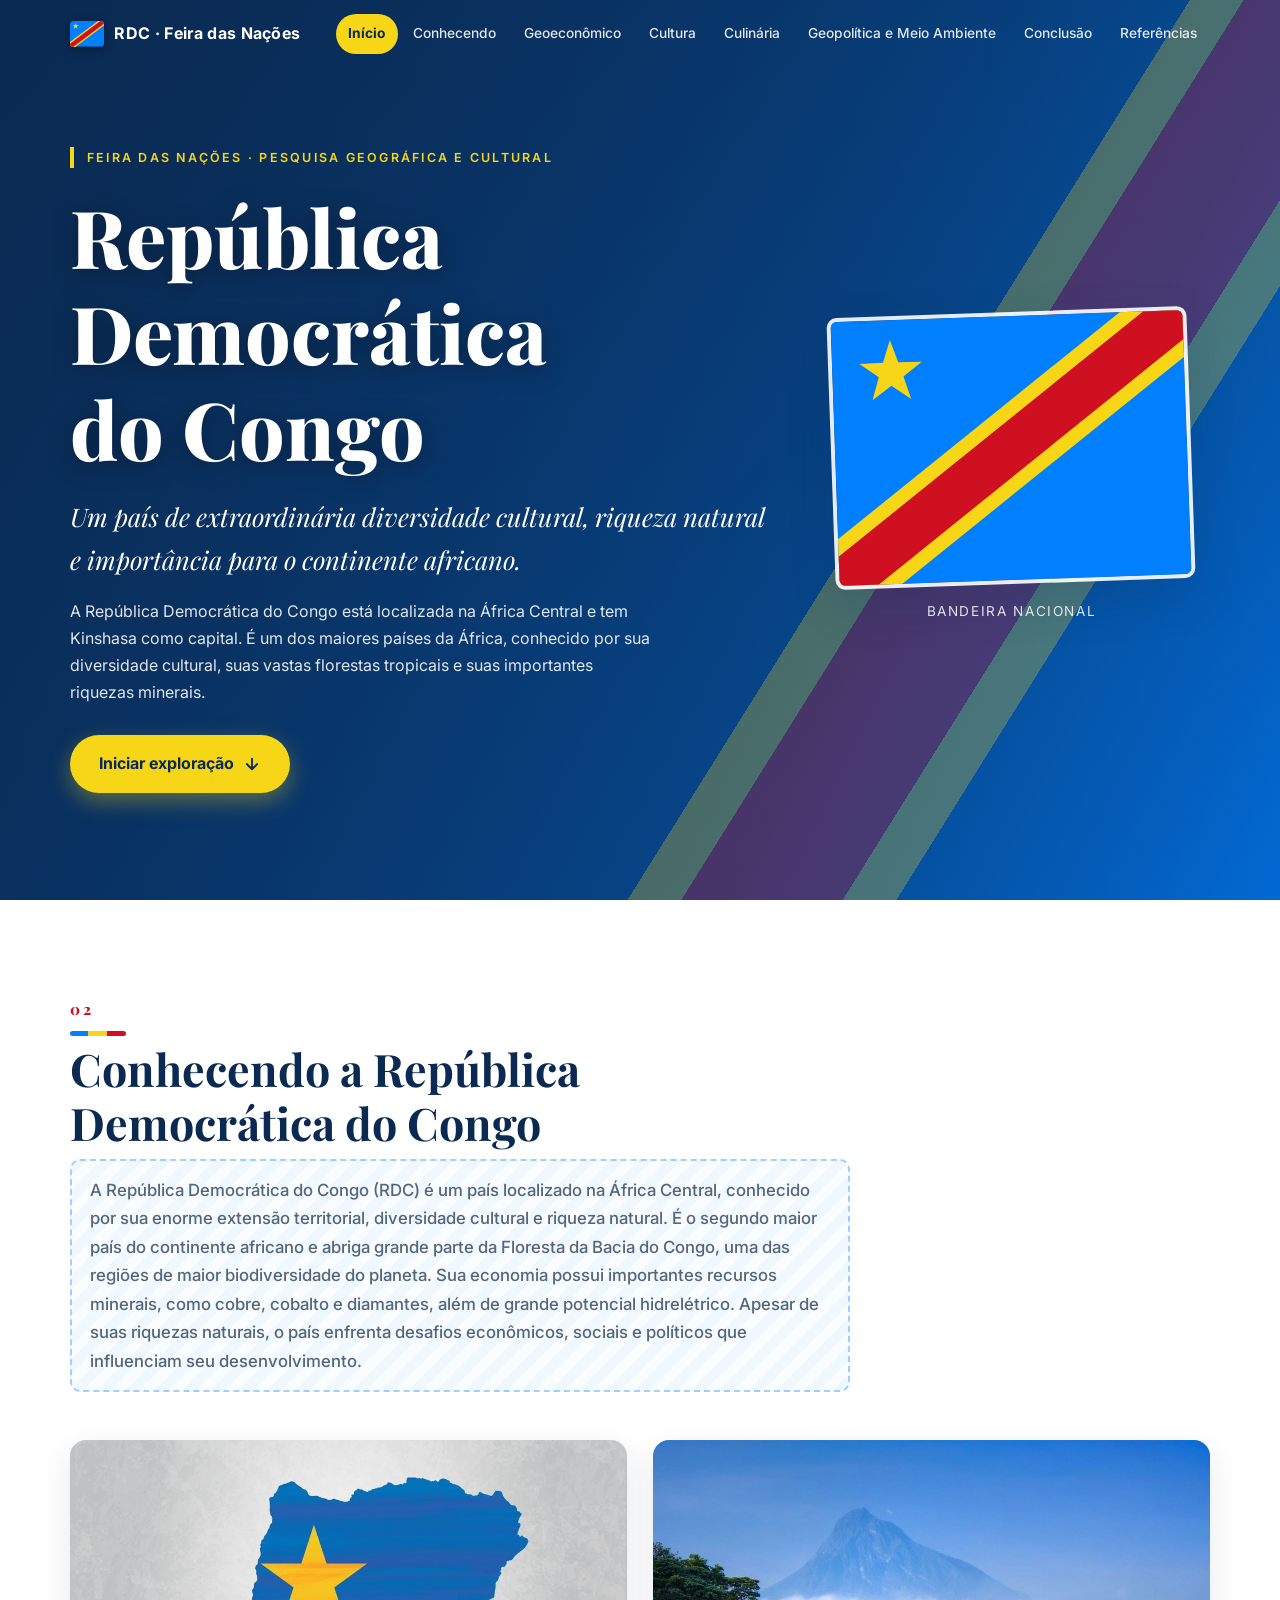
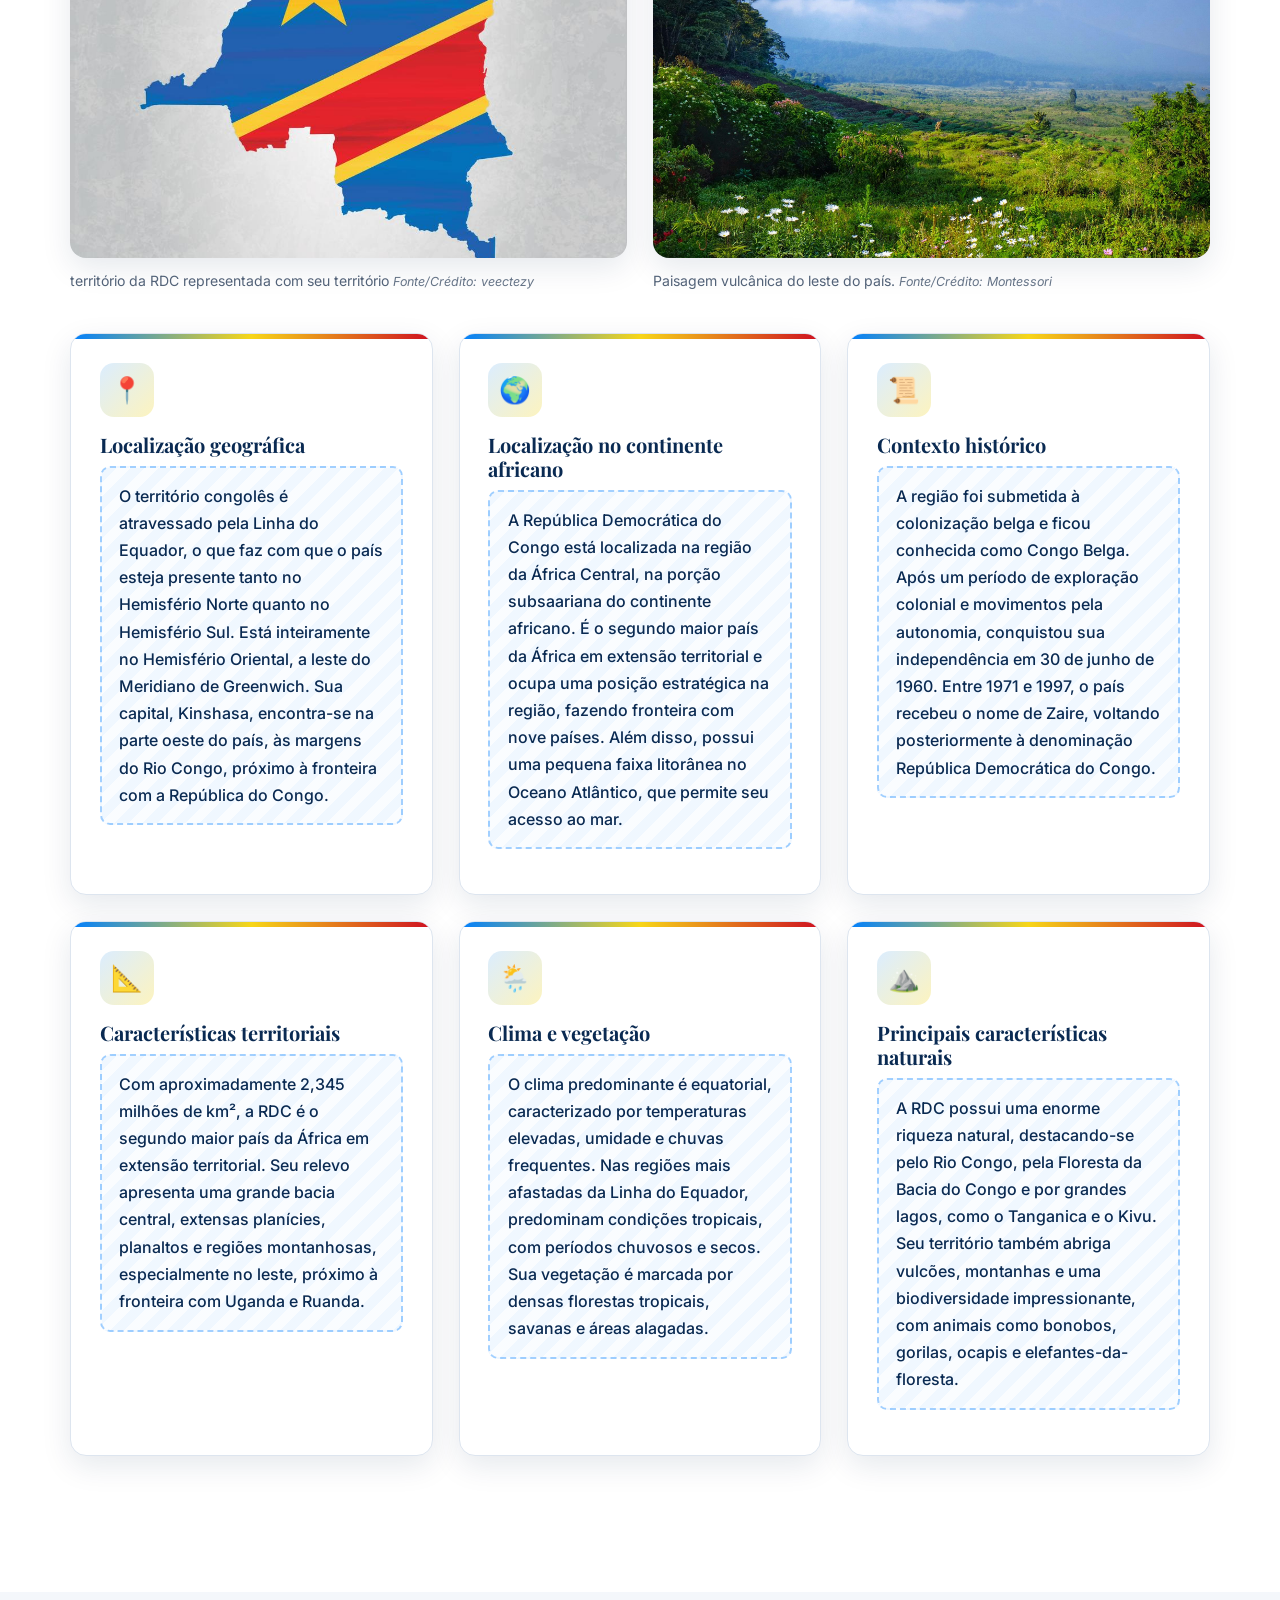
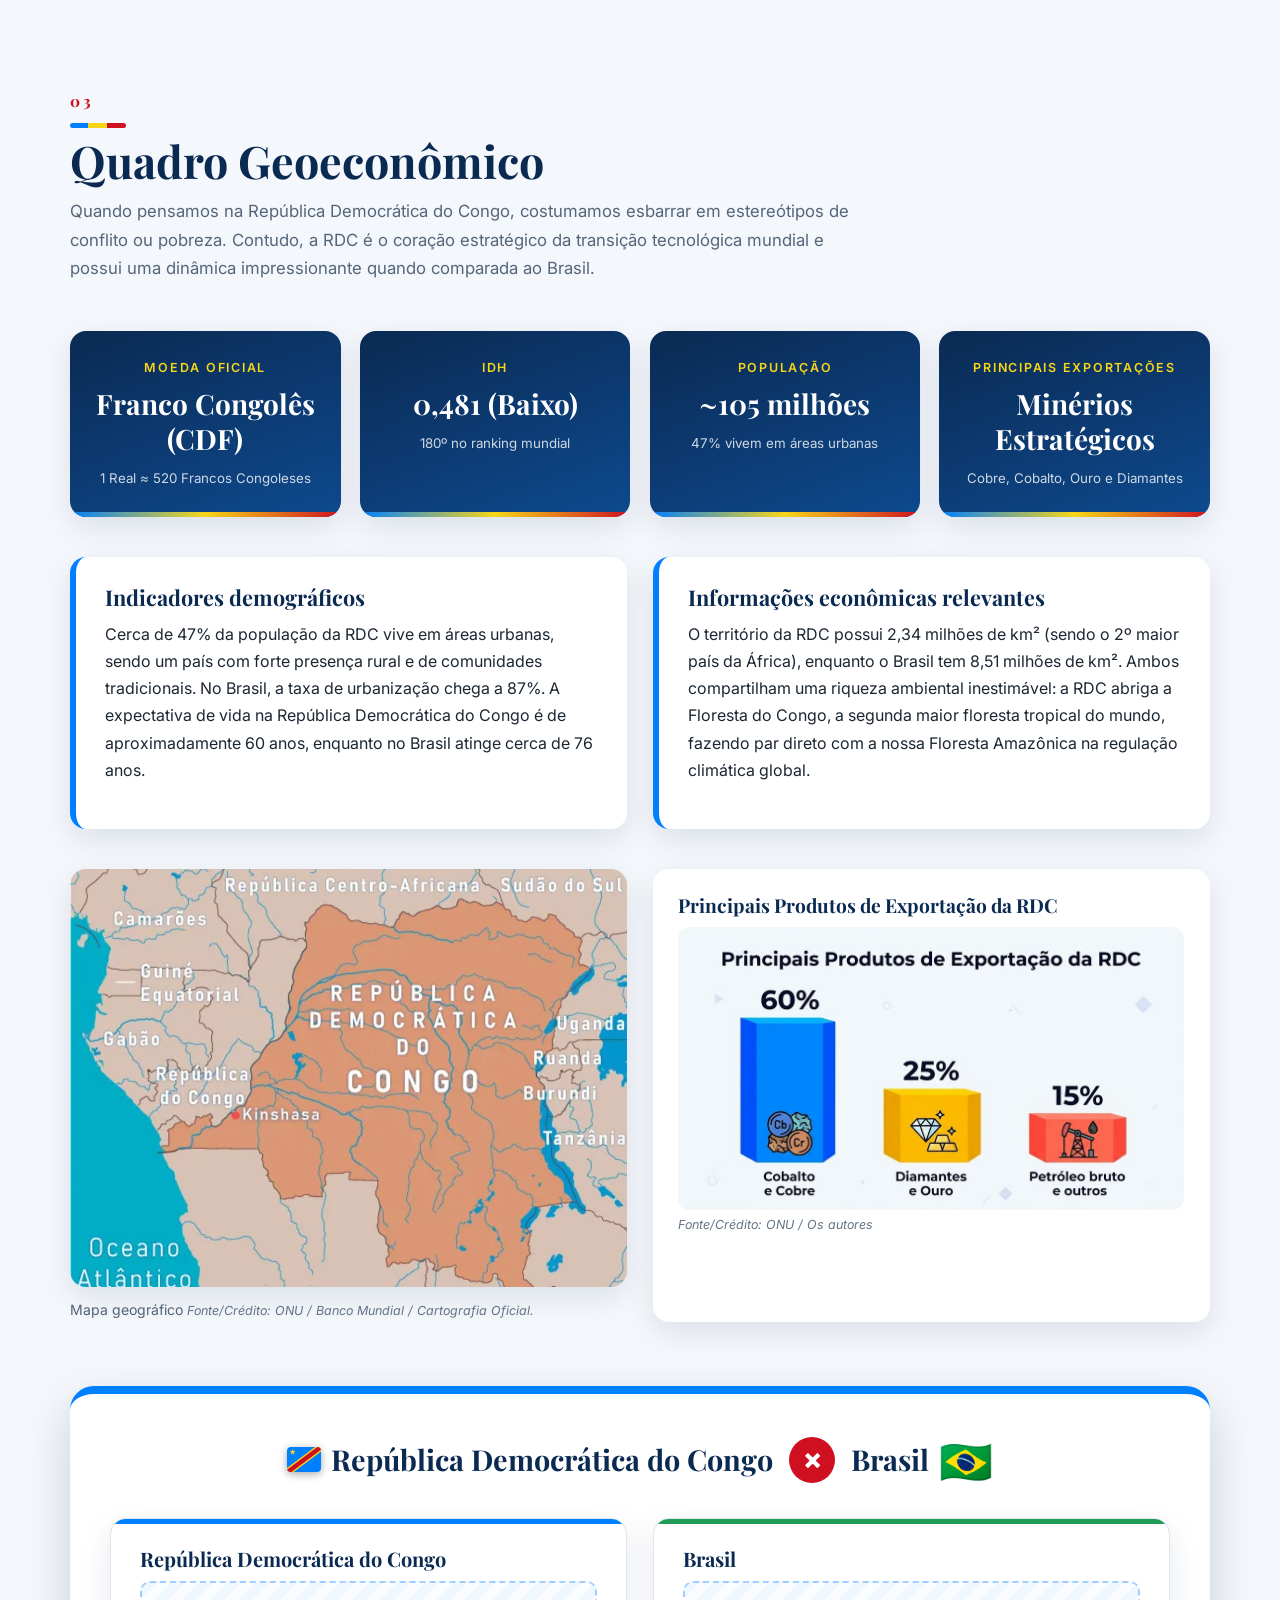
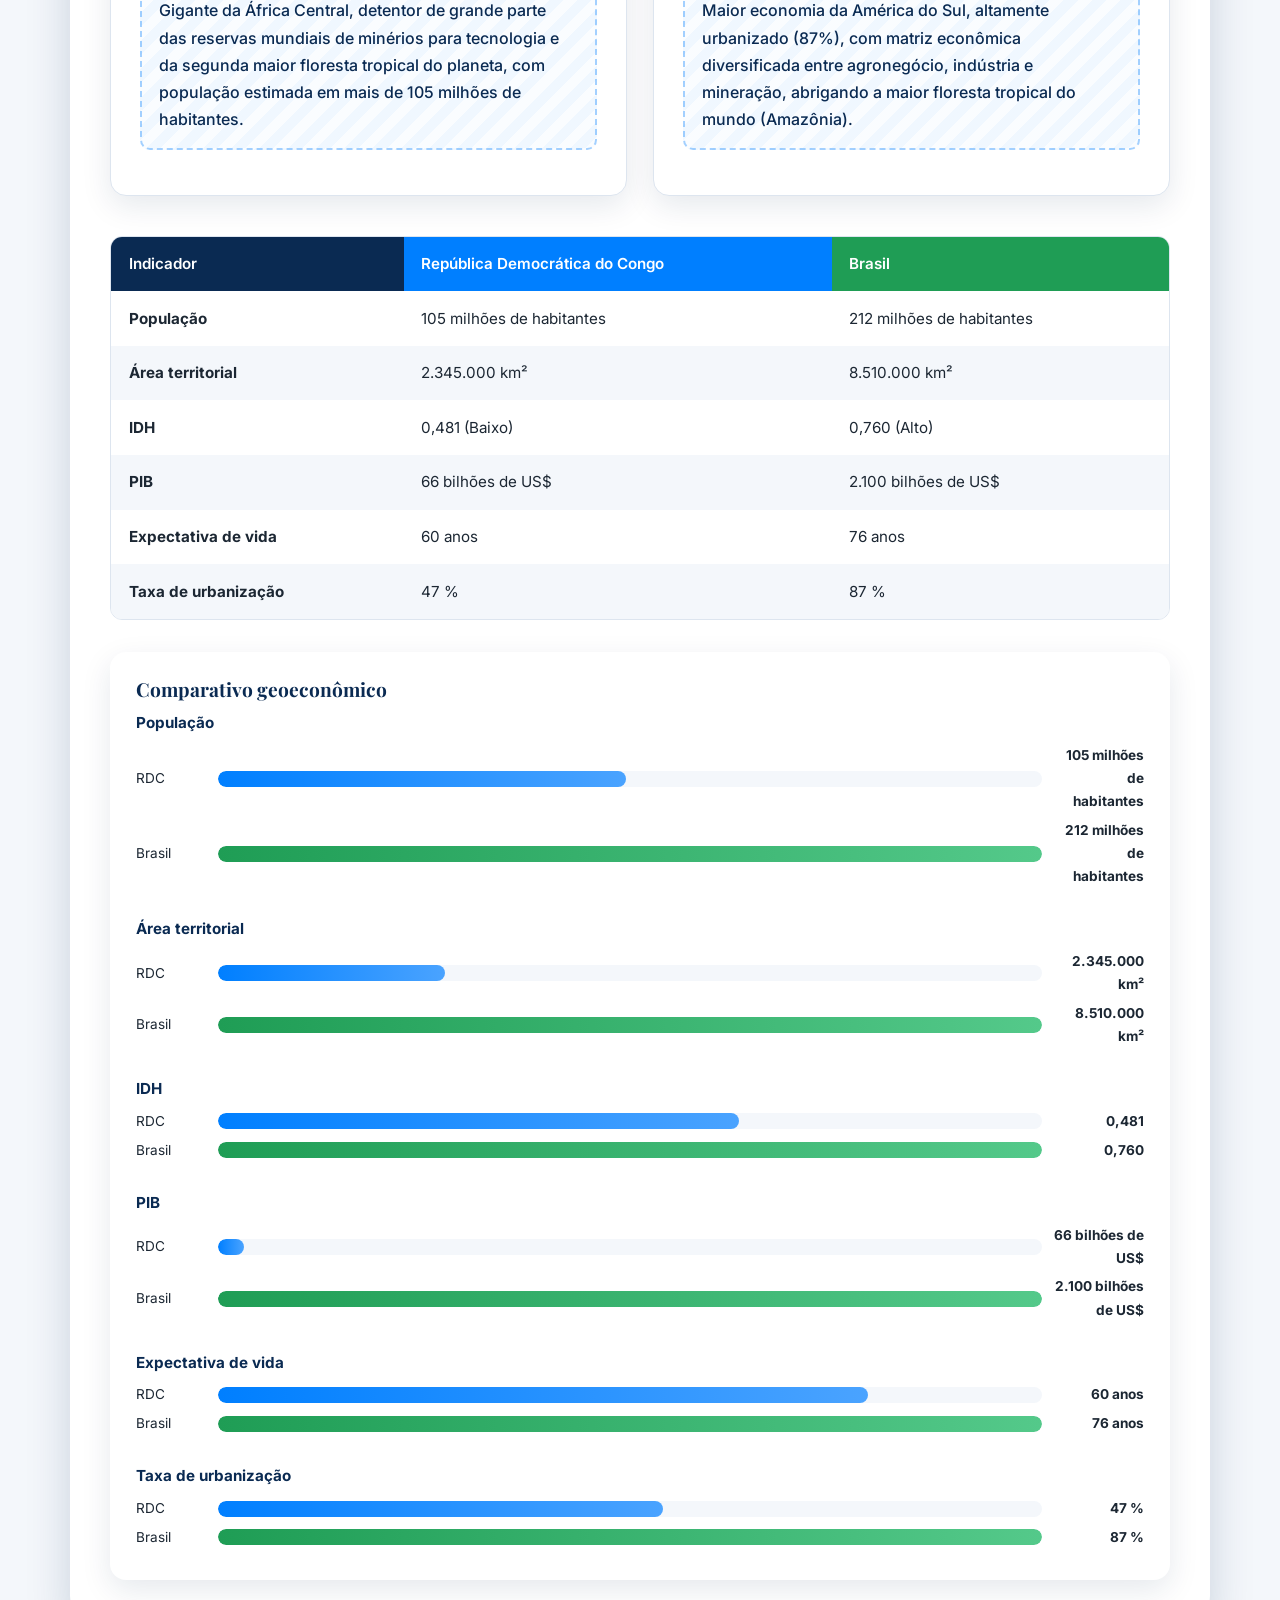
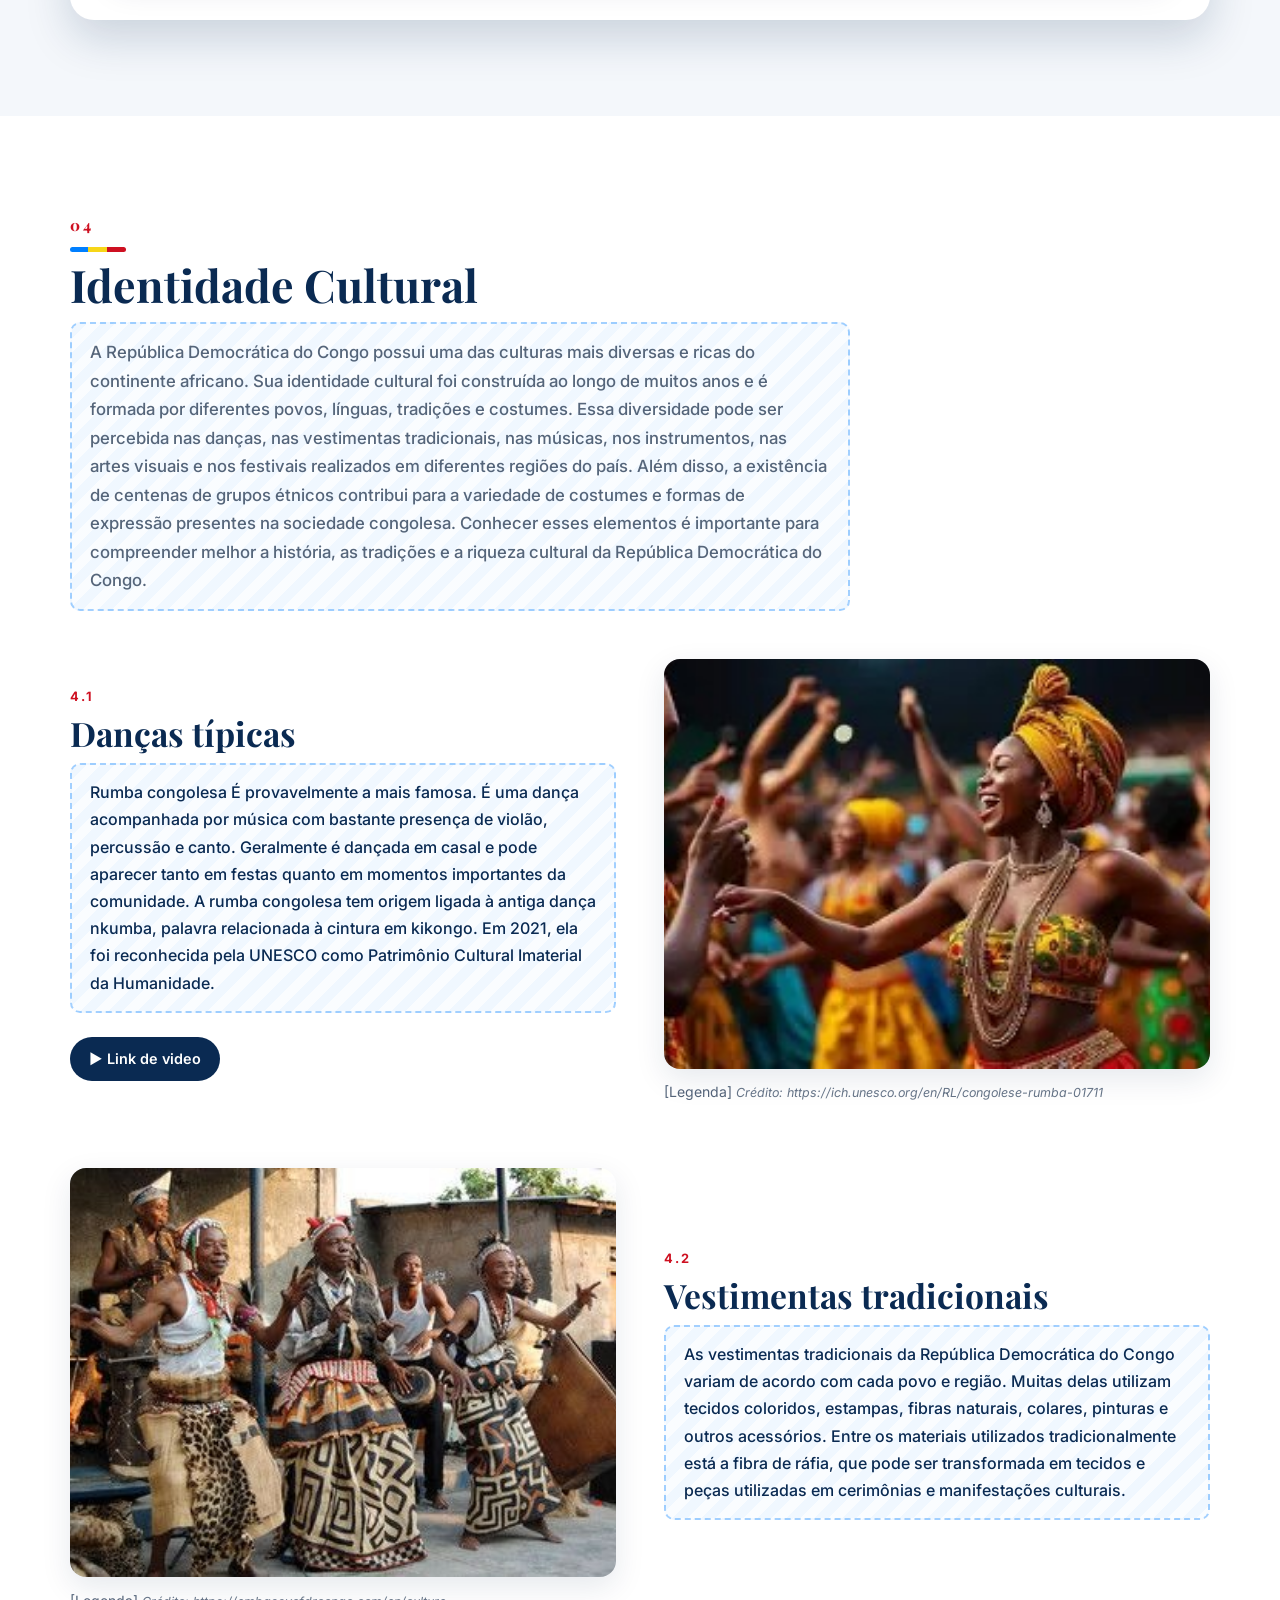
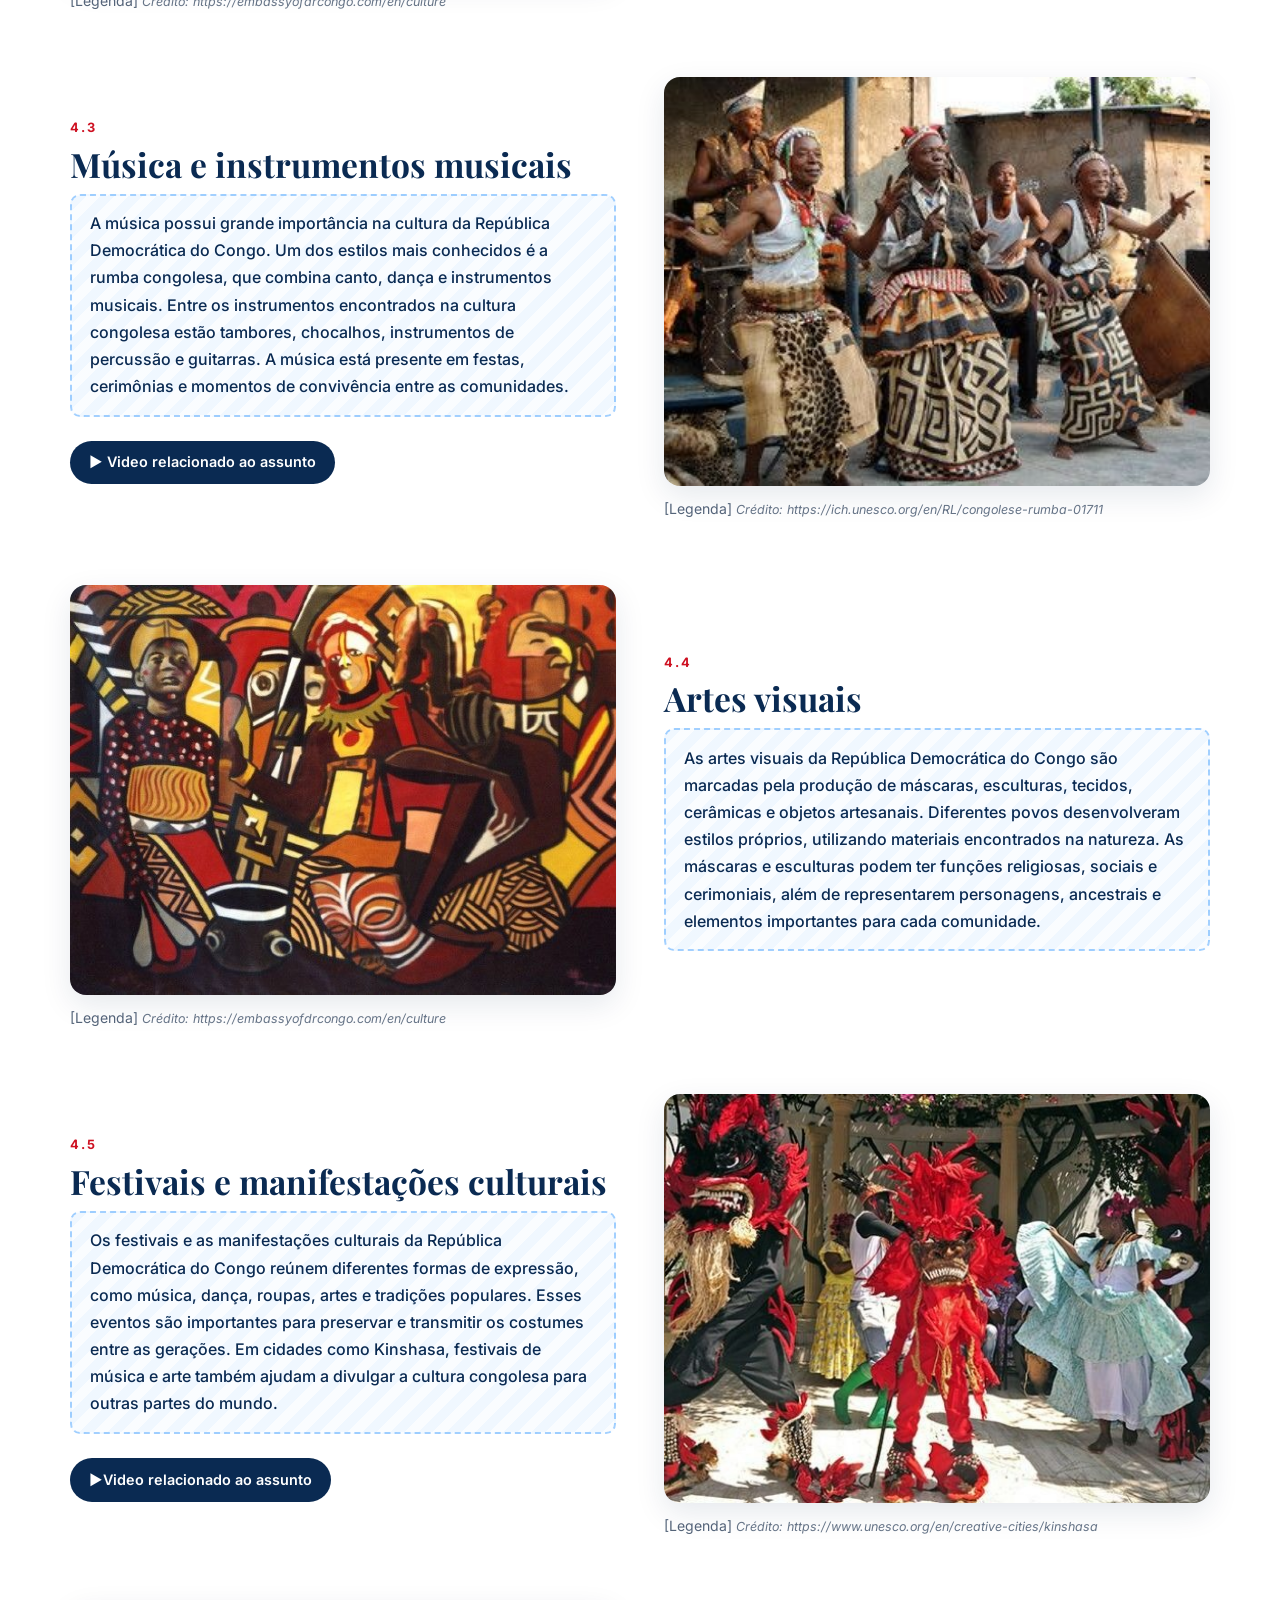
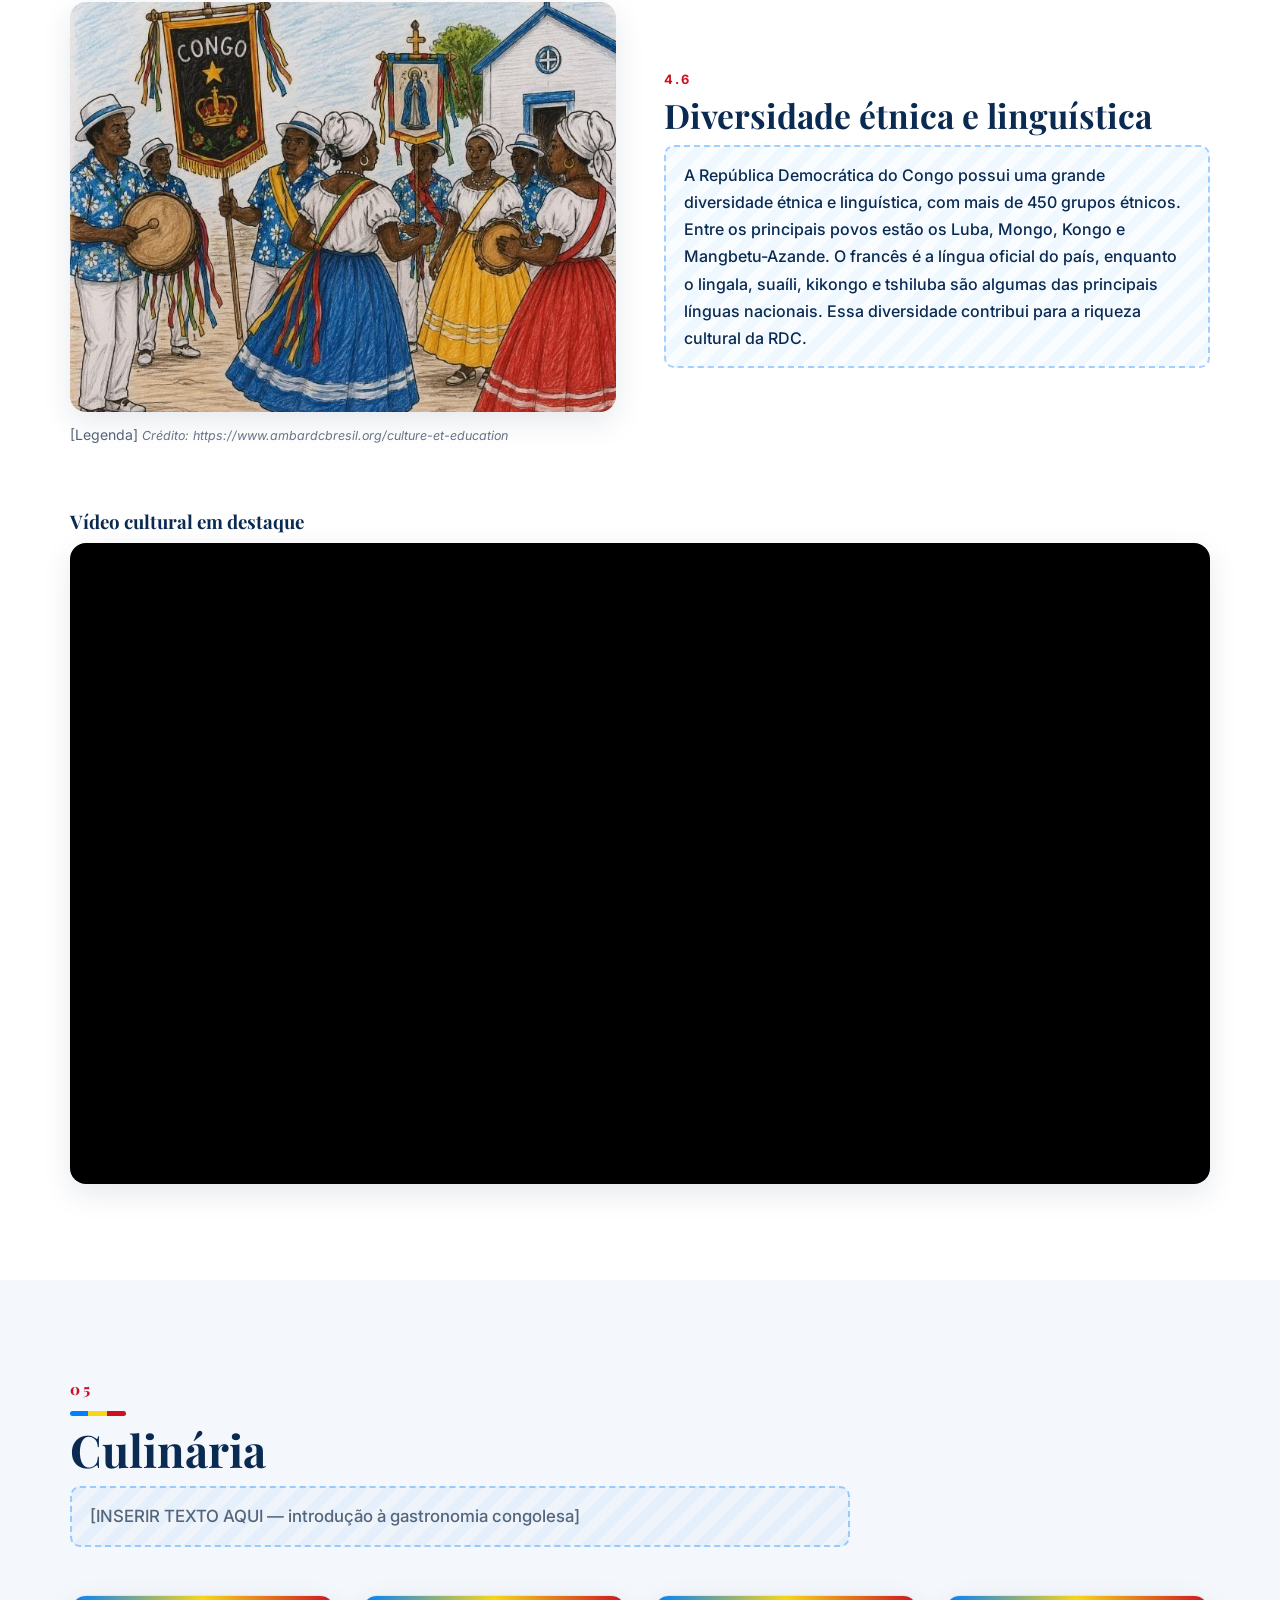
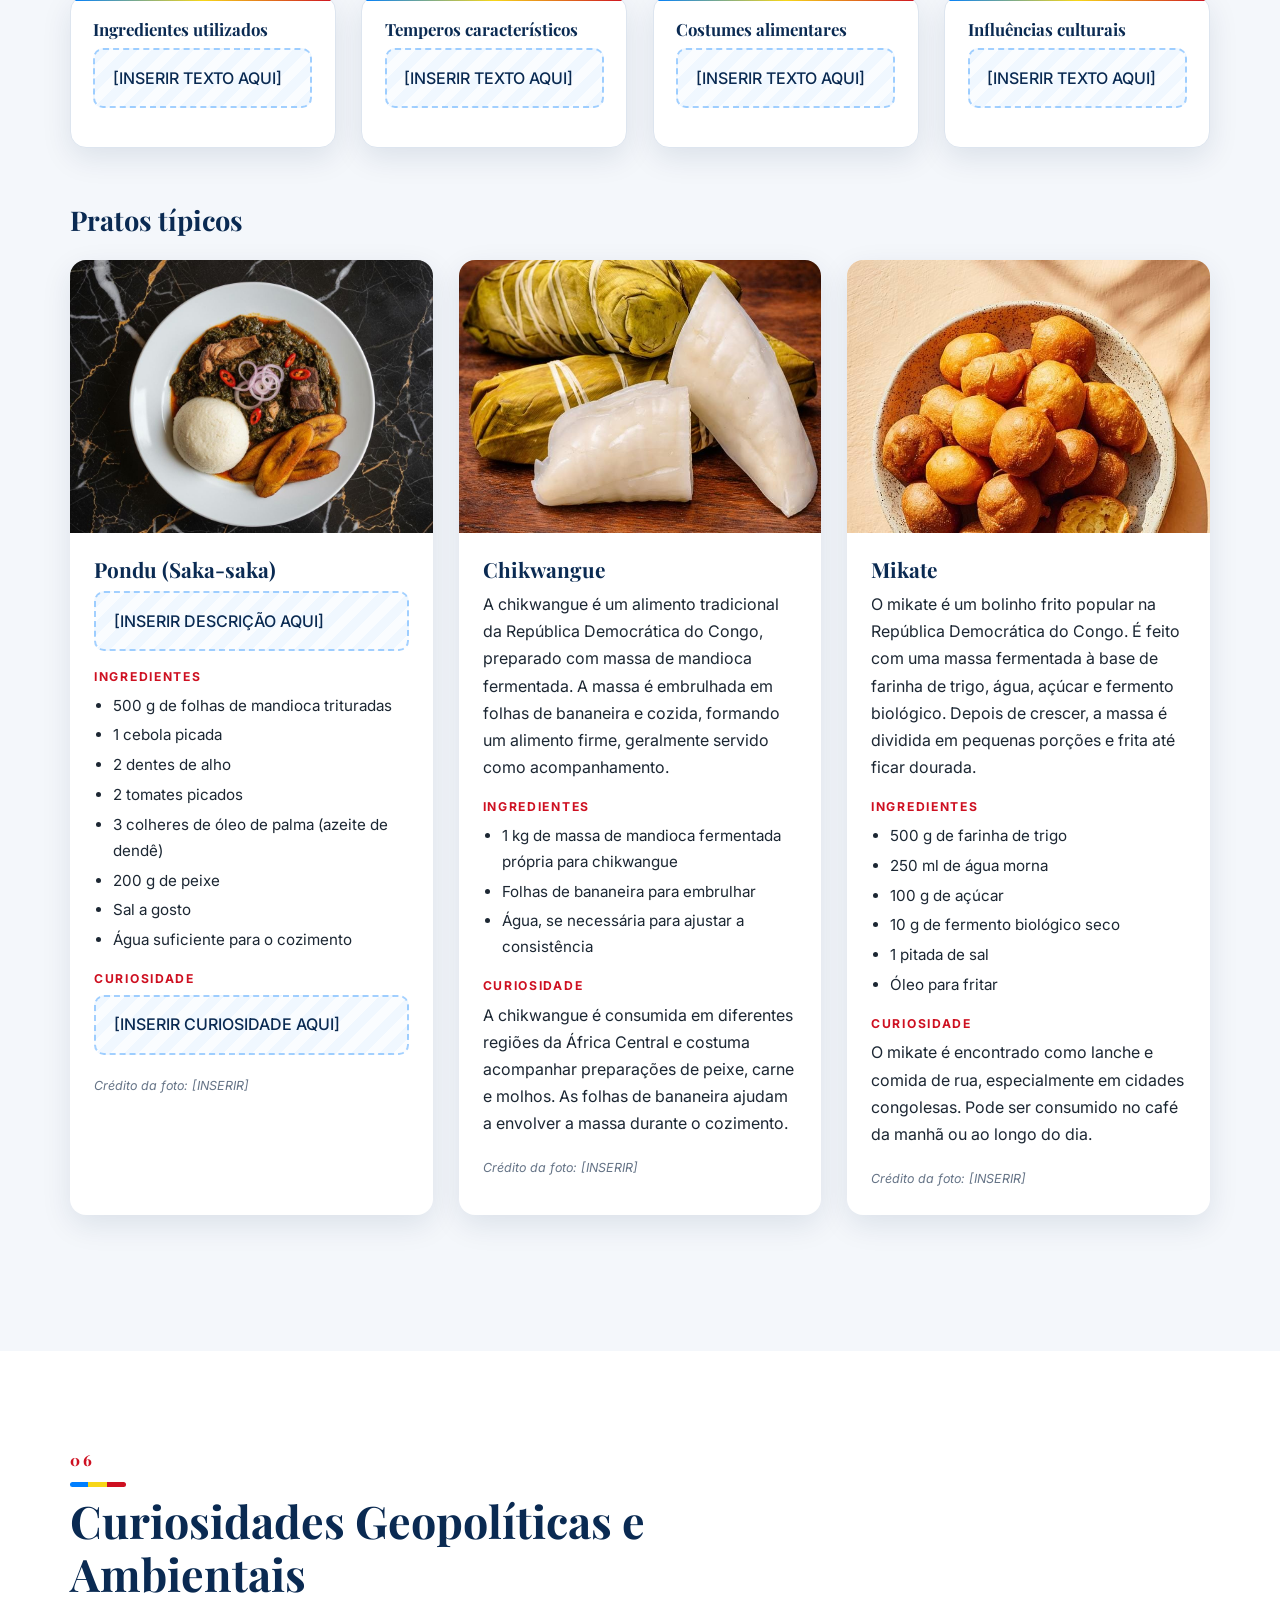
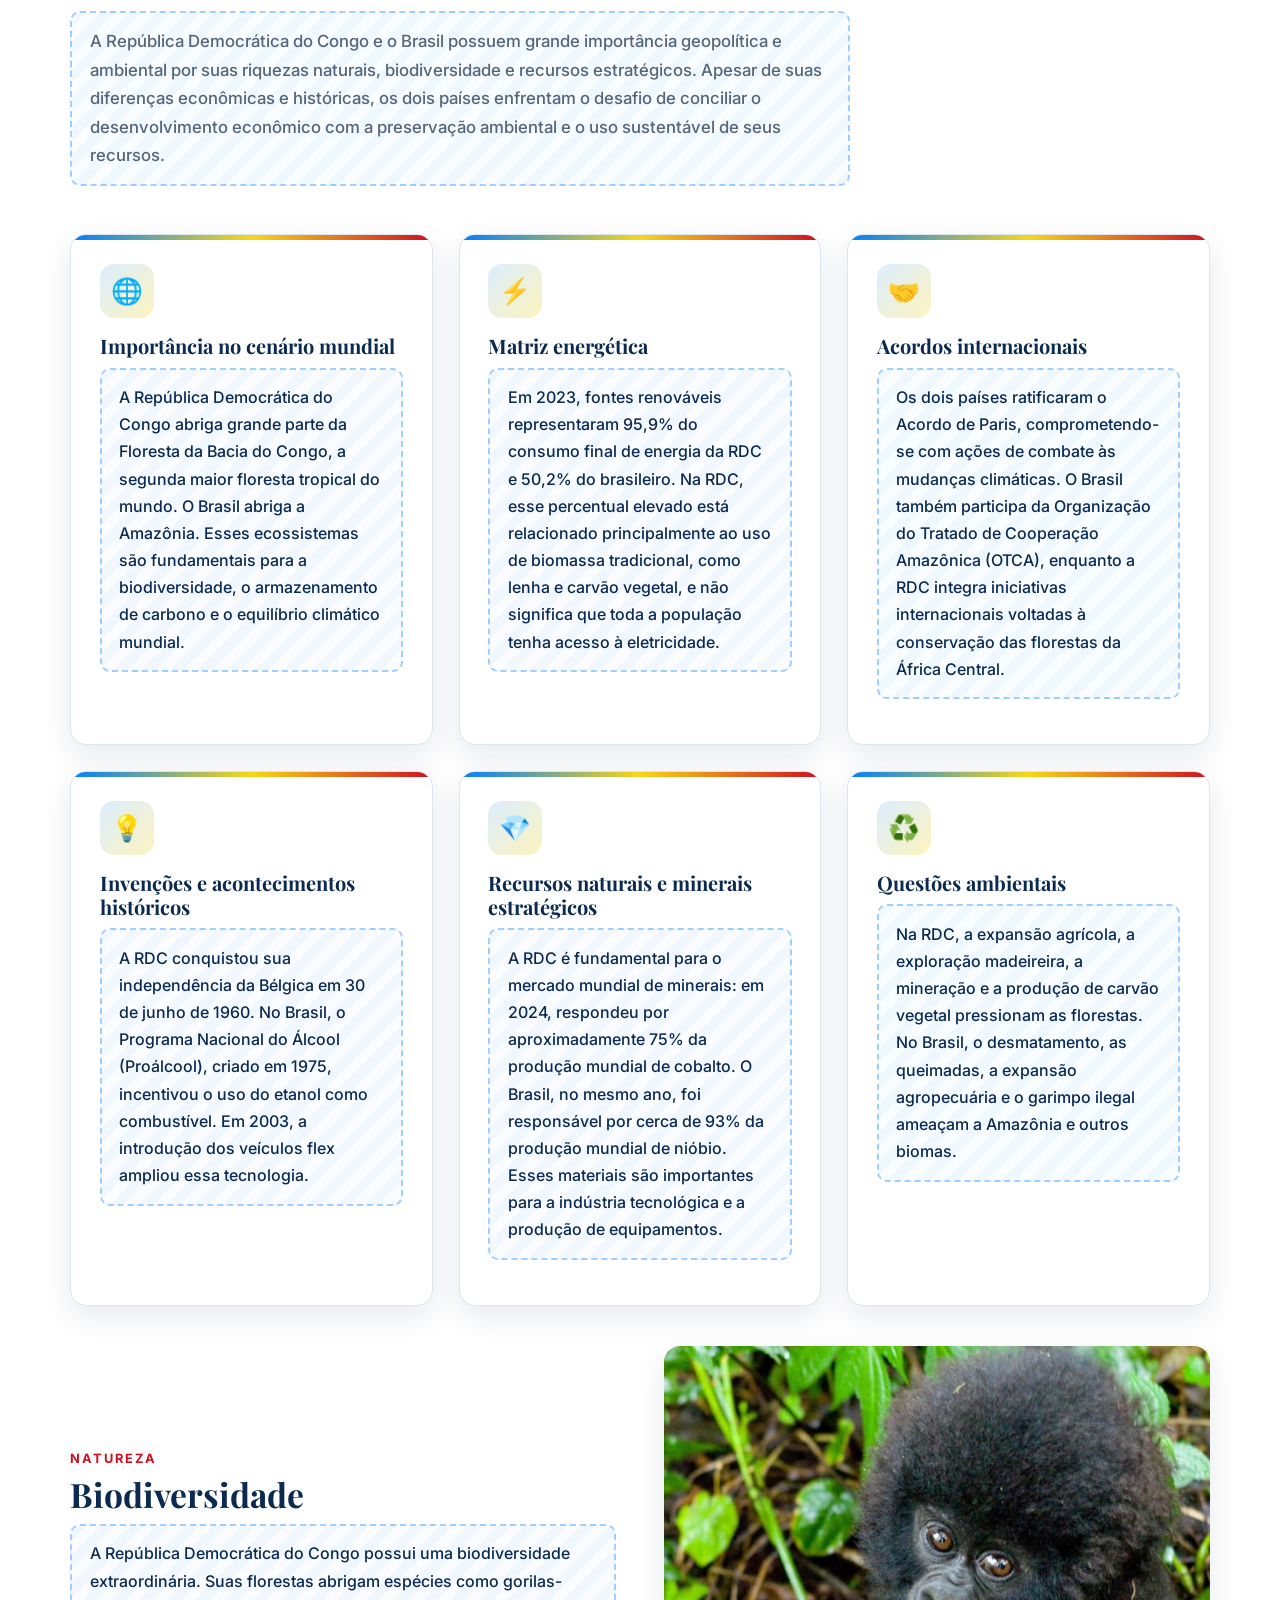
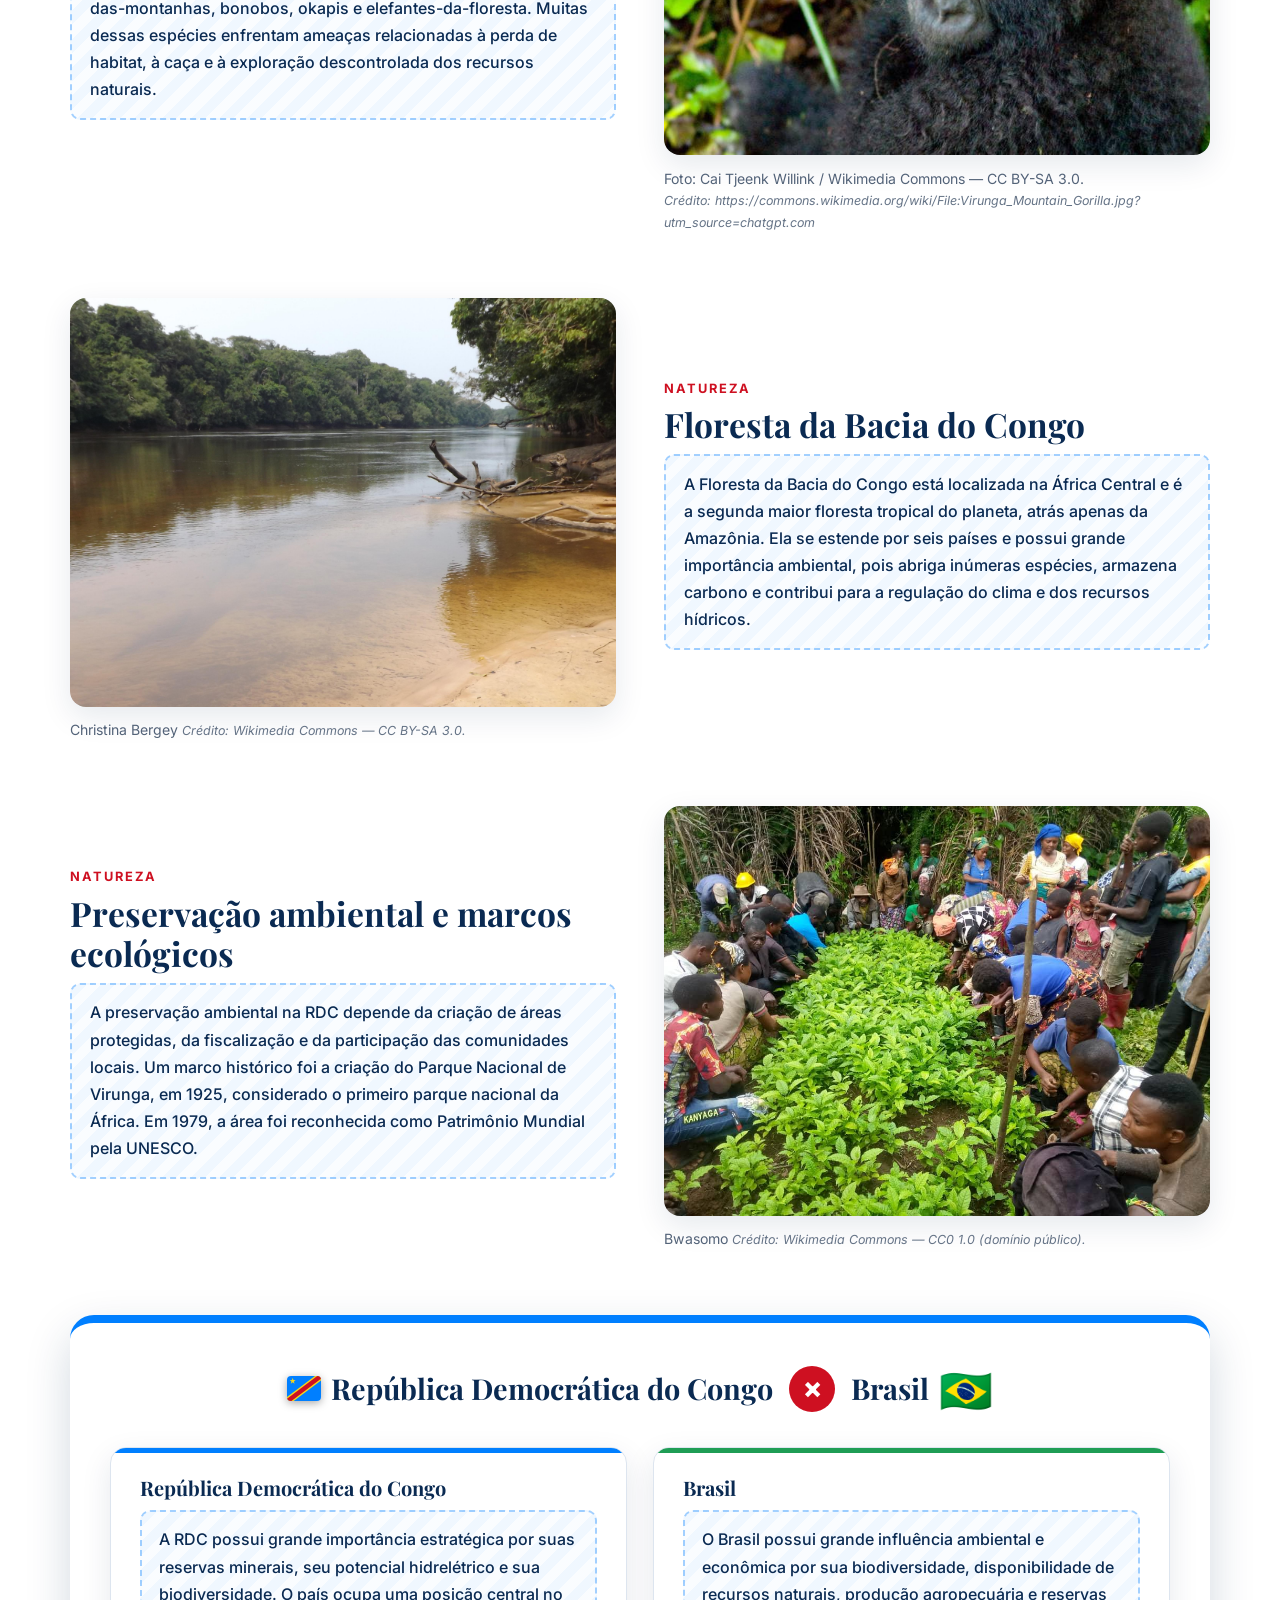
==== index.html @ 28493fd0 "Rename index_corrigido.html to index.html" ====
<!DOCTYPE html>
<html lang="pt-BR">
<head>
  <meta charset="UTF-8">
  <!-- Marca que o JavaScript está ativo (o CSS usa isso para garantir que o texto nunca fique invisível) -->
  <script>document.documentElement.classList.add('js');</script>
  <meta name="viewport" content="width=device-width, initial-scale=1.0">
  <title>República Democrática do Congo | Feira das Nações</title>
  <!-- [EDITAR] Descrição que aparece em buscadores / compartilhamentos -->
  <meta name="description" content="Portal de pesquisa sobre a República Democrática do Congo - Feira das Nações.">

  <!-- Fontes (precisam de internet; sem internet o navegador usa fontes padrão elegantes) -->
  <link rel="preconnect" href="https://fonts.googleapis.com">
  <link rel="preconnect" href="https://fonts.gstatic.com" crossorigin>
  <link href="https://fonts.googleapis.com/css2?family=Inter:wght@400;500;600;700&family=Playfair+Display:wght@600;700;800&display=swap" rel="stylesheet">

  <link rel="stylesheet" href="style.css">
</head>
<body>

  <!-- Barra de progresso de leitura -->
  <div class="progresso" id="progresso" aria-hidden="true"></div>

  <!-- ===================== MENU SUPERIOR ===================== -->
  <header class="topo" id="topo">
    <nav class="menu container" aria-label="Navegação principal">
      <a href="#inicio" class="marca">
        <!-- Mini bandeira (SVG) -->
        <svg class="mini-bandeira" viewBox="0 0 300 225" aria-hidden="true">
          <rect width="300" height="225" fill="#007FFF"/>
          <line x1="0" y1="225" x2="300" y2="0" stroke="#F7D618" stroke-width="64"/>
          <line x1="0" y1="225" x2="300" y2="0" stroke="#CE1021" stroke-width="40"/>
          <polygon fill="#F7D618" points="50,17 56.5,36.1 76.6,36.4 60.5,48.4 66.5,67.7 50,56 33.5,67.7 39.5,48.4 23.4,36.4 43.5,36.1"/>
        </svg>
        <span>RDC · Feira das Nações</span>
      </a>

      <button class="menu-botao" id="menuBotao" aria-expanded="false" aria-controls="menuLista" aria-label="Abrir menu">
        <span></span><span></span><span></span>
      </button>

      <ul class="menu-lista" id="menuLista">
        <li><a href="#inicio">Início</a></li>
        <li><a href="#conhecendo">Conhecendo</a></li>
        <li><a href="#geoeconomico">Geoeconômico</a></li>
        <li><a href="#cultura">Cultura</a></li>
        <li><a href="#culinaria">Culinária</a></li>
        <li><a href="#curiosidades">Geopolítica e Meio Ambiente</a></li>
        <li><a href="#conclusao">Conclusão</a></li>
        <li><a href="#referencias">Referências</a></li>
      </ul>
    </nav>
  </header>

  <main>

    <!-- ===================== SEÇÃO 1 — PÁGINA INICIAL ===================== -->
    <section class="hero" id="inicio">
      <!-- [INSERIR FOTOGRAFIA DE DESTAQUE]: a imagem de fundo é definida no style.css, na regra ".hero-fundo" (veja o comentário lá). -->
      <div class="hero-fundo" aria-hidden="true"></div>
      <div class="hero-veu" aria-hidden="true"></div>

      <div class="container hero-conteudo">
        <div class="hero-texto reveal">
          <p class="etiqueta">Feira das Nações · Pesquisa geográfica e cultural</p>
          <h1>República Democrática<br>do Congo</h1>

          <!-- [INSERIR FRASE DE APRESENTAÇÃO AQUI] -->
          <p class="hero-frase">Um país de extraordinária diversidade cultural, riqueza natural e importância para o continente africano.</p>

          <!-- [INSERIR TEXTO AQUI] pequena introdução sobre o país -->
          <p class="hero-intro">A República Democrática do Congo está localizada na África Central e tem Kinshasa como capital. É um dos maiores países da África, conhecido por sua diversidade cultural, suas vastas florestas tropicais e suas importantes riquezas minerais.</p>

          <a href="#conhecendo" class="botao">Iniciar exploração
            <svg viewBox="0 0 24 24" width="18" height="18" aria-hidden="true"><path d="M12 5v14M5 12l7 7 7-7" fill="none" stroke="currentColor" stroke-width="2.5" stroke-linecap="round" stroke-linejoin="round"/></svg>
          </a>
        </div>

        <div class="hero-bandeira reveal">
          <!-- Bandeira nacional da RDC (SVG) -->
          <svg viewBox="0 0 300 225" role="img" aria-label="Bandeira da República Democrática do Congo">
            <rect width="300" height="225" fill="#007FFF"/>
            <line x1="0" y1="225" x2="300" y2="0" stroke="#F7D618" stroke-width="64"/>
            <line x1="0" y1="225" x2="300" y2="0" stroke="#CE1021" stroke-width="40"/>
            <polygon fill="#F7D618" points="50,17 56.5,36.1 76.6,36.4 60.5,48.4 66.5,67.7 50,56 33.5,67.7 39.5,48.4 23.4,36.4 43.5,36.1"/>
          </svg>
          <span>Bandeira nacional</span>
        </div>
      </div>
    </section>

    <!-- ===================== SEÇÃO 2 — CONHECENDO A RDC ===================== -->
    <section class="secao" id="conhecendo">
      <div class="container">
        <header class="secao-titulo reveal">
          <span class="numero">02</span>
          <h2>Conhecendo a República Democrática do Congo</h2>
          <!-- [INSERIR TEXTO AQUI] texto de contextualização do país -->
          <p class="ph-texto">A República Democrática do Congo (RDC) é um país localizado na África Central, conhecido por sua enorme extensão territorial, diversidade cultural e riqueza natural. É o segundo maior país do continente africano e abriga grande parte da Floresta da Bacia do Congo, uma das regiões de maior biodiversidade do planeta. Sua economia possui importantes recursos minerais, como cobre, cobalto e diamantes, além de grande potencial hidrelétrico. Apesar de suas riquezas naturais, o país enfrenta desafios econômicos, sociais e políticos que influenciam seu desenvolvimento.</p>
        </header>

        <div class="grade-2">
          <!-- MAPA -->
          <figure class="foto reveal">
            <div class="foto-box proporcao-4-3">
              <!-- [INSERIR MAPA AQUI]: coloque o arquivo na pasta images e escreva o caminho em src. Ex.: src="images/mapa-politico.jpg" -->
              <img src="images/RPC.jpg" alt="Danças típicas">
              <div class="placeholder"><span class="ph-icone">🗺️</span><strong>[INSERIR MAPA AQUI]</strong><small>Mapa político ou físico · images/mapa.jpg</small></div>
            </div>
            <figcaption> território da RDC representada com seu território <span class="credito">Fonte/Crédito: veectezy </span></figcaption>
          </figure>

          <!-- FOTO DA PAISAGEM -->
          <figure class="foto reveal">
            <div class="foto-box proporcao-4-3">
              <!-- [INSERIR FOTOGRAFIA AQUI]: paisagem representativa. Ex.: src="images/paisagem.jpg" -->
              <img src="images/vulcao.jpg" alt="Danças típicas">
              <div class="placeholder"><span class="ph-icone">🏞️</span><strong>[INSERIR FOTOGRAFIA AQUI]</strong><small>Paisagem representativa · images/paisagem.jpg</small></div>
            </div>
            <figcaption> Paisagem vulcânica do leste do país. <span class="credito">Fonte/Crédito: Montessori </span></figcaption>
          </figure>
        </div>

        <!-- Cartões temáticos. Para criar mais, copie um bloco <article class="cartao"> inteiro. -->
        <div class="grade-3">
          <article class="cartao reveal">
            <div class="cartao-icone">📍</div>
            <h3>Localização geográfica</h3>
            <!-- [INSERIR TEXTO AQUI] -->
            <p class="ph-texto">O território congolês é atravessado pela Linha do Equador, o que faz com que o país esteja presente tanto no Hemisfério Norte quanto no Hemisfério Sul. Está inteiramente no Hemisfério Oriental, a leste do Meridiano de Greenwich. Sua capital, Kinshasa, encontra-se na parte oeste do país, às margens do Rio Congo, próximo à fronteira com a República do Congo.</p>
          </article>
          <article class="cartao reveal">
            <div class="cartao-icone">🌍</div>
            <h3>Localização no continente africano</h3>
            <!-- [INSERIR TEXTO AQUI] -->
            <p class="ph-texto">A República Democrática do Congo está localizada na região da África Central, na porção subsaariana do continente africano. É o segundo maior país da África em extensão territorial e ocupa uma posição estratégica na região, fazendo fronteira com nove países. Além disso, possui uma pequena faixa litorânea no Oceano Atlântico, que permite seu acesso ao mar.</p>
          </article>
          <article class="cartao reveal">
            <div class="cartao-icone">📜</div>
            <h3>Contexto histórico</h3>
            <!-- [INSERIR TEXTO AQUI] -->
            <p class="ph-texto">A região foi submetida à colonização belga e ficou conhecida como Congo Belga. Após um período de exploração colonial e movimentos pela autonomia, conquistou sua independência em 30 de junho de 1960. Entre 1971 e 1997, o país recebeu o nome de Zaire, voltando posteriormente à denominação República Democrática do Congo.</p>
          </article>
          <article class="cartao reveal">
            <div class="cartao-icone">📐</div>
            <h3>Características territoriais</h3>
            <!-- [INSERIR TEXTO AQUI] -->
            <p class="ph-texto">Com aproximadamente 2,345 milhões de km², a RDC é o segundo maior país da África em extensão territorial. Seu relevo apresenta uma grande bacia central, extensas planícies, planaltos e regiões montanhosas, especialmente no leste, próximo à fronteira com Uganda e Ruanda.</p>
          </article>
          <article class="cartao reveal">
            <div class="cartao-icone">🌦️</div>
            <h3>Clima e vegetação</h3>
            <!-- [INSERIR TEXTO AQUI] -->
            <p class="ph-texto">O clima predominante é equatorial, caracterizado por temperaturas elevadas, umidade e chuvas frequentes. Nas regiões mais afastadas da Linha do Equador, predominam condições tropicais, com períodos chuvosos e secos. Sua vegetação é marcada por densas florestas tropicais, savanas e áreas alagadas.</p>
          </article>
          <article class="cartao reveal">
            <div class="cartao-icone">⛰️</div>
            <h3>Principais características naturais</h3>
            <!-- [INSERIR TEXTO AQUI] -->
            <p class="ph-texto">A RDC possui uma enorme riqueza natural, destacando-se pelo Rio Congo, pela Floresta da Bacia do Congo e por grandes lagos, como o Tanganica e o Kivu. Seu território também abriga vulcões, montanhas e uma biodiversidade impressionante, com animais como bonobos, gorilas, ocapis e elefantes-da-floresta.</p>
          </article>
        </div>
      </div>
    </section>

    <!-- ===================== SEÇÃO 3 — QUADRO GEOECONÔMICO ===================== -->
    <section class="secao secao-clara" id="geoeconomico">
      <div class="container">
        <header class="secao-titulo reveal">
          <span class="numero">03</span>
          <h2>Quadro Geoeconômico</h2>
          <!-- [INSERIR TEXTO AQUI] introdução do quadro geoeconômico -->
          <p>Quando pensamos na República Democrática do Congo, costumamos esbarrar em estereótipos de conflito ou pobreza. Contudo, a RDC é o coração estratégico da transição tecnológica mundial e possui uma dinâmica impressionante quando comparada ao Brasil.</p>
        </header>

        <!-- Indicadores em destaque: troque o "—" pelo valor e o texto pequeno pela descrição -->
        <div class="indicadores">
          <div class="indicador reveal"><span class="indicador-rotulo">Moeda oficial</span><strong class="indicador-valor">Franco Congolês (CDF)</strong><small> 1 Real ≈ 520 Francos Congoleses</small></div>
          <div class="indicador reveal"><span class="indicador-rotulo">IDH</span><strong class="indicador-valor">0,481 (Baixo)</strong><small>180º no ranking mundial</small></div>
          <div class="indicador reveal"><span class="indicador-rotulo">População</span><strong class="indicador-valor">~105 milhões</strong><small> 47% vivem em áreas urbanas </small></div>
          <div class="indicador reveal"><span class="indicador-rotulo">Principais exportações</span><strong class="indicador-valor">Minérios Estratégicos</strong><small>Cobre, Cobalto, Ouro e Diamantes</small></div>
        </div>

        <div class="grade-2">
          <article class="bloco-texto reveal">
            <h3>Indicadores demográficos</h3>
            <!-- [INSERIR TEXTO AQUI] -->
            <p>Cerca de 47% da população da RDC vive em áreas urbanas, sendo um país com forte presença rural e de comunidades tradicionais. No Brasil, a taxa de urbanização chega a 87%. A expectativa de vida na República Democrática do Congo é de aproximadamente 60 anos, enquanto no Brasil atinge cerca de 76 anos.</p>
          </article>
          <article class="bloco-texto reveal">
            <h3>Informações econômicas relevantes</h3>
            <!-- [INSERIR TEXTO AQUI] -->
            <p>O território da RDC possui 2,34 milhões de km² (sendo o 2º maior país da África), enquanto o Brasil tem 8,51 milhões de km². Ambos compartilham uma riqueza ambiental inestimável: a RDC abriga a Floresta do Congo, a segunda maior floresta tropical do mundo, fazendo par direto com a nossa Floresta Amazônica na regulação climática global.</p>
          </article>
        </div>

        <div class="grade-2">
          <figure class="foto reveal">
            <div class="foto-box proporcao-4-3">
              <!-- MAPA: arquivo images/mapacongo.jpg -->
              <img src="images/mapacongo.jpg" alt="Mapa físico da República Democrática do Congo">
            </div>
            <figcaption>Mapa geográfico <span class="credito">Fonte/Crédito:  ONU / Banco Mundial / Cartografia Oficial.</span></figcaption>
          </figure>

         <div class="grafico-box reveal">
  <h3>Principais Produtos de Exportação da RDC</h3>
  <img src="images/fotodomapa.jpg" alt="gráfico relacionado ao tema" style="width:100%;height:auto;border-radius:12px;">
  <p class="credito">Fonte/Crédito:  ONU / Os autores</p>
</div>
</div>
        <!-- ======= REPÚBLICA DEMOCRÁTICA DO CONGO × BRASIL (geoeconômico) ======= -->
        <div class="versus reveal">
          <h3 class="versus-titulo">
            <span class="versus-pais"><svg viewBox="0 0 300 225" class="mini-bandeira" aria-hidden="true"><rect width="300" height="225" fill="#007FFF"/><line x1="0" y1="225" x2="300" y2="0" stroke="#F7D618" stroke-width="64"/><line x1="0" y1="225" x2="300" y2="0" stroke="#CE1021" stroke-width="40"/><polygon fill="#F7D618" points="50,17 56.5,36.1 76.6,36.4 60.5,48.4 66.5,67.7 50,56 33.5,67.7 39.5,48.4 23.4,36.4 43.5,36.1"/></svg>República Democrática do Congo</span>
            <span class="versus-x">×</span>
            <span class="versus-pais">Brasil <span class="emoji-bandeira">🇧🇷</span></span>
          </h3>

          <!-- Cartões comparativos -->
          <div class="grade-2">
            <article class="cartao cartao-rdc">
              <h4>República Democrática do Congo</h4>
              <!-- [INSERIR TEXTO AQUI] -->
              <p class="ph-texto">Gigante da África Central, detentor de grande parte das reservas mundiais de minérios para tecnologia e da segunda maior floresta tropical do planeta, com população estimada em mais de 105 milhões de habitantes.</p>
            </article>
            <article class="cartao cartao-br">
              <h4>Brasil</h4>
              <!-- [INSERIR TEXTO AQUI] -->
              <p class="ph-texto">Maior economia da América do Sul, altamente urbanizado (87%), com matriz econômica diversificada entre agronegócio, indústria e mineração, abrigando a maior floresta tropical do mundo (Amazônia).</p>
            </article>
          </div>

          <!-- Tabela e gráfico gerados pelo script.js a partir dos dados em COMPARATIVOS.geo -->
          <div class="comparativo" data-comparativo="geo"></div>
        </div>
      </div>
    </section>

    <!-- ===================== SEÇÃO 4 — IDENTIDADE CULTURAL ===================== -->
    <section class="secao" id="cultura">
      <div class="container">
        <header class="secao-titulo reveal">
          <span class="numero">04</span>
          <h2>Identidade Cultural</h2>
          <!-- [INSERIR TEXTO AQUI] introdução à cultura -->
          <p class="ph-texto">A República Democrática do Congo possui uma das culturas mais diversas e ricas do continente africano. Sua identidade cultural foi construída ao longo de muitos anos e é formada por diferentes povos, línguas, tradições e costumes. Essa diversidade pode ser percebida nas danças, nas vestimentas tradicionais, nas músicas, nos instrumentos, nas artes visuais e nos festivais realizados em diferentes regiões do país. Além disso, a existência de centenas de grupos étnicos contribui para a variedade de costumes e formas de expressão presentes na sociedade congolesa. Conhecer esses elementos é importante para compreender melhor a história, as tradições e a riqueza cultural da República Democrática do Congo.</p>
        </header>

        <!--
          Cada tema cultural abaixo tem: título, texto e fotografia.
          Os temas se alternam (foto à esquerda/direita) automaticamente.
          Para VÍDEO: substitua o conteúdo de <div class="video-box"> por um <iframe> copiado do YouTube
          (Compartilhar > Incorporar) ou use o link <a> logo abaixo.
        -->

        <!-- 4.1 DANÇAS TÍPICAS -->
        <article class="tema reveal">
          <div class="tema-texto">
            <span class="tema-rotulo">4.1</span>
            <h3>Danças típicas</h3>
            <!-- [INSERIR TEXTO AQUI] -->
            <p class="ph-texto">Rumba congolesa
É provavelmente a mais famosa. É uma dança acompanhada por música com bastante presença de violão, percussão e canto. Geralmente é dançada em casal e pode aparecer tanto em festas quanto em momentos importantes da comunidade.
A rumba congolesa tem origem ligada à antiga dança nkumba, palavra relacionada à cintura em kikongo. Em 2021, ela foi reconhecida pela UNESCO como Patrimônio Cultural Imaterial da Humanidade.</p>
            <a class="link-externo" href="https://youtu.be/_QweIDkUVCo?si=TzXwAJM0CWhlDdaB" data-link-vazio>▶ Link de video</a>
          </div>
          <figure class="foto">
            <div class="foto-box proporcao-4-3">
              <!-- [INSERIR FOTOGRAFIA AQUI] Ex.: src="images/danca.jpg" -->
              <img src="images/dancatipica.jpg" alt="Danças típicas">
              <div class="placeholder"><span class="ph-icone">💃</span><strong>[INSERIR FOTOGRAFIA AQUI]</strong></div>
            </div>
            <figcaption>[Legenda] <span class="credito">Crédito: https://ich.unesco.org/en/RL/congolese-rumba-01711
</span></figcaption>
          </figure>
        </article>

        <!-- 4.2 VESTIMENTAS TRADICIONAIS -->
        <article class="tema reveal">
          <div class="tema-texto">
            <span class="tema-rotulo">4.2</span>
            <h3>Vestimentas tradicionais</h3>
            <!-- [INSERIR TEXTO AQUI] -->
            <p class="ph-texto">As vestimentas tradicionais da República Democrática do Congo variam de acordo com cada povo e região. Muitas delas utilizam tecidos coloridos, estampas, fibras naturais, colares, pinturas e outros acessórios. Entre os materiais utilizados tradicionalmente está a fibra de ráfia, que pode ser transformada em tecidos e peças utilizadas em cerimônias e manifestações culturais.</p>
          </div>
          <figure class="foto">
            <div class="foto-box proporcao-4-3">
              <!-- [INSERIR FOTOGRAFIA AQUI] Ex.: src="images/vestimenta.jpg" -->
              <img src="images/vesimenta.jpg" alt="vestimentas típicas">
              <div class="placeholder"><span class="ph-icone">👘</span><strong>[INSERIR FOTOGRAFIA AQUI]</strong></div>
            </div>
            <figcaption>[Legenda] <span class="credito">Crédito: https://embassyofdrcongo.com/en/culture </span></figcaption>
          </figure>
        </article>

        <!-- 4.3 MÚSICA E INSTRUMENTOS -->
        <article class="tema reveal">
          <div class="tema-texto">
            <span class="tema-rotulo">4.3</span>
            <h3>Música e instrumentos musicais</h3>
            <!-- [INSERIR TEXTO AQUI] -->
            <p class="ph-texto">A música possui grande importância na cultura da República Democrática do Congo. Um dos estilos mais conhecidos é a rumba congolesa, que combina canto, dança e instrumentos musicais. Entre os instrumentos encontrados na cultura congolesa estão tambores, chocalhos, instrumentos de percussão e guitarras. A música está presente em festas, cerimônias e momentos de convivência entre as comunidades.</p>
            <a class="link-externo" href="https://youtu.be/DsS1rmZtMsY?si=v_mWz7R-csSUUSZv" data-link-vazio>▶ Video relacionado ao assunto</a>
          </div>
          <figure class="foto">
            <div class="foto-box proporcao-4-3">
              <!-- [INSERIR FOTOGRAFIA AQUI] Ex.: src="images/musica.jpg" -->
              <img src="images/musica.jpg" alt="Danças típicas">
              <div class="placeholder"><span class="ph-icone">🥁</span><strong>[INSERIR FOTOGRAFIA AQUI]</strong></div>
            </div>
            <figcaption>[Legenda] <span class="credito">Crédito: https://ich.unesco.org/en/RL/congolese-rumba-01711 </span></figcaption>
          </figure>
        </article>

        <!-- 4.4 ARTES VISUAIS -->
        <article class="tema reveal">
          <div class="tema-texto">
            <span class="tema-rotulo">4.4</span>
            <h3>Artes visuais</h3>
            <!-- [INSERIR TEXTO AQUI] -->
            <p class="ph-texto">As artes visuais da República Democrática do Congo são marcadas pela produção de máscaras, esculturas, tecidos, cerâmicas e objetos artesanais. Diferentes povos desenvolveram estilos próprios, utilizando materiais encontrados na natureza. As máscaras e esculturas podem ter funções religiosas, sociais e cerimoniais, além de representarem personagens, ancestrais e elementos importantes para cada comunidade.</p>
          </div>
          <figure class="foto">
            <div class="foto-box proporcao-4-3">
              <!-- [INSERIR FOTOGRAFIA AQUI] Ex.: src="images/artes.jpg" -->
              <img src="images/artevisu.jpg" alt="Danças típicas">
              <div class="placeholder"><span class="ph-icone">🎭</span><strong>[INSERIR FOTOGRAFIA AQUI]</strong></div>
            </div>
            <figcaption>[Legenda] <span class="credito">Crédito: https://embassyofdrcongo.com/en/culture </span></figcaption>
          </figure>
        </article>

        <!-- 4.5 FESTIVAIS E MANIFESTAÇÕES CULTURAIS -->
        <article class="tema reveal">
          <div class="tema-texto">
            <span class="tema-rotulo">4.5</span>
            <h3>Festivais e manifestações culturais</h3>
            <!-- [INSERIR TEXTO AQUI] -->
            <p class="ph-texto">Os festivais e as manifestações culturais da República Democrática do Congo reúnem diferentes formas de expressão, como música, dança, roupas, artes e tradições populares. Esses eventos são importantes para preservar e transmitir os costumes entre as gerações. Em cidades como Kinshasa, festivais de música e arte também ajudam a divulgar a cultura congolesa para outras partes do mundo.</p>
            <a class="link-externo" href="https://youtu.be/mLVZ3Yyl_ck?si=PjfqQeZcJGMZ1HRm" data-link-vazio>▶Video relacionado ao assunto</a>
          </div>
          <figure class="foto">
            <div class="foto-box proporcao-4-3">
              <!-- [INSERIR FOTOGRAFIA AQUI] Ex.: src="images/festival.jpg" -->
              <img src="images/festival.jpg" alt="Danças típicas">
              <div class="placeholder"><span class="ph-icone">🎉</span><strong>[INSERIR FOTOGRAFIA AQUI]</strong></div>
            </div>
            <figcaption>[Legenda] <span class="credito">Crédito: https://www.unesco.org/en/creative-cities/kinshasa </span></figcaption>
          </figure>
        </article>

        <!-- 4.6 DIVERSIDADE ÉTNICA E LINGUÍSTICA -->
        <article class="tema reveal">
          <div class="tema-texto">
            <span class="tema-rotulo">4.6</span>
            <h3>Diversidade étnica e linguística</h3>
            <!-- [INSERIR TEXTO AQUI] -->
            <p class="ph-texto">A República Democrática do Congo possui uma grande diversidade étnica e linguística, com mais de 450 grupos étnicos. Entre os principais povos estão os Luba, Mongo, Kongo e Mangbetu-Azande. O francês é a língua oficial do país, enquanto o lingala, suaíli, kikongo e tshiluba são algumas das principais línguas nacionais. Essa diversidade contribui para a riqueza cultural da RDC.</p>
          </div>
          <figure class="foto">
            <div class="foto-box proporcao-4-3">
              <!-- [INSERIR FOTOGRAFIA AQUI] Ex.: src="images/diversidade.jpg" -->
              <img src="images/diversidade.jpg" alt="Danças típicas">
              <div class="placeholder"><span class="ph-icone">🗣️</span><strong>[INSERIR FOTOGRAFIA AQUI]</strong></div>
            </div>
            <figcaption>[Legenda] <span class="credito">Crédito: https://www.ambardcbresil.org/culture-et-education </span></figcaption>
          </figure>
        </article>

        <!-- VÍDEO DESTAQUE (opcional) -->
        <div class="video-destaque reveal">
          <h3>Vídeo cultural em destaque</h3>
          <div class="video-box">
            <!-- [INSERIR VÍDEO AQUI]: apague a div "placeholder" e cole aqui o <iframe> do YouTube. Exemplo:
                 <iframe src="https://www.youtube.com/embed/CODIGO_DO_VIDEO" allowfullscreen></iframe> -->
           <iframe src="https://www.youtube.com/embed/btHJqzdh6hY"
          title="Vídeo cultural da República Democrática do Congo"
          allow="accelerometer; autoplay; clipboard-write; encrypted-media; gyroscope; picture-in-picture"
          referrerpolicy="strict-origin-when-cross-origin"
          allowfullscreen></iframe>
            </div>
        </div>
      </div>
    </section>

    <!-- ===================== SEÇÃO 5 — CULINÁRIA ===================== -->
    <section class="secao secao-clara" id="culinaria">
      <div class="container">
        <header class="secao-titulo reveal">
          <span class="numero">05</span>
          <h2>Culinária</h2>
          <!-- [INSERIR TEXTO AQUI] introdução à gastronomia -->
          <p class="ph-texto">[INSERIR TEXTO AQUI — introdução à gastronomia congolesa]</p>
        </header>

        <div class="grade-4">
          <article class="cartao cartao-mini reveal"><h3>Ingredientes utilizados</h3><!-- [INSERIR TEXTO AQUI] --><p class="ph-texto">[INSERIR TEXTO AQUI]</p></article>
          <article class="cartao cartao-mini reveal"><h3>Temperos característicos</h3><!-- [INSERIR TEXTO AQUI] --><p class="ph-texto">[INSERIR TEXTO AQUI]</p></article>
          <article class="cartao cartao-mini reveal"><h3>Costumes alimentares</h3><!-- [INSERIR TEXTO AQUI] --><p class="ph-texto">[INSERIR TEXTO AQUI]</p></article>
          <article class="cartao cartao-mini reveal"><h3>Influências culturais</h3><!-- [INSERIR TEXTO AQUI] --><p class="ph-texto">[INSERIR TEXTO AQUI]</p></article>
        </div>

        <h3 class="subtitulo reveal">Pratos típicos</h3>
        <!-- Para adicionar outro prato: copie um bloco <article class="prato"> inteiro e cole abaixo -->
        <div class="grade-3">
          <!-- PRATO 1 -->
          <article class="prato reveal">
            <div class="foto-box proporcao-4-3">
              <!-- FOTO: arquivo images/primeiroculinaria.jpg -->
              <img src="images/primeiroculinaria.jpg" alt="Pondu (Saka-saka)">
              <div class="placeholder"><span class="ph-icone">🥘</span><strong>[INSERIR FOTOGRAFIA AQUI]</strong></div>
            </div>
            <div class="prato-corpo">
              <h4>Pondu (Saka-saka)</h4>
              <p class="ph-texto">[INSERIR DESCRIÇÃO AQUI]</p>
              <p class="prato-rotulo">Ingredientes</p>
              <ul class="lista-ingredientes">
                <li>500 g de folhas de mandioca trituradas</li>
                <li>1 cebola picada</li>
                <li>2 dentes de alho</li>
                <li>2 tomates picados</li>
                <li>3 colheres de óleo de palma (azeite de dendê)</li>
                <li>200 g de peixe</li>
                <li>Sal a gosto</li>
                <li>Água suficiente para o cozimento</li>
              </ul>
              <p class="prato-rotulo">Curiosidade</p>
              <p class="ph-texto">[INSERIR CURIOSIDADE AQUI]</p>
              <span class="credito">Crédito da foto: [INSERIR]</span>
            </div>
          </article>
          <!-- PRATO 2 -->
          <article class="prato reveal">
            <div class="foto-box proporcao-4-3">
              <img src="images/fotoprato2.jpg" alt="Chikwangue, alimento tradicional feito de mandioca">
              <div class="placeholder">
                <span class="ph-icone">🥘</span>
                <strong>Fotografia da Chikwangue</strong>
              </div>
            </div>

            <div class="prato-corpo">
              <h4>Chikwangue</h4>
              <p>A chikwangue é um alimento tradicional da República Democrática do Congo, preparado com massa de mandioca fermentada. A massa é embrulhada em folhas de bananeira e cozida, formando um alimento firme, geralmente servido como acompanhamento.</p>

              <p class="prato-rotulo">Ingredientes</p>
              <ul class="lista-ingredientes">
                <li>1 kg de massa de mandioca fermentada própria para chikwangue</li>
                <li>Folhas de bananeira para embrulhar</li>
                <li>Água, se necessária para ajustar a consistência</li>
              </ul>

              <p class="prato-rotulo">Curiosidade</p>
              <p>A chikwangue é consumida em diferentes regiões da África Central e costuma acompanhar preparações de peixe, carne e molhos. As folhas de bananeira ajudam a envolver a massa durante o cozimento.</p>

              <span class="credito">Crédito da foto: [INSERIR]</span>
            </div>
          </article>

          <!-- PRATO 3 -->
          <article class="prato reveal">
            <div class="foto-box proporcao-4-3">
              <img src="images/fotoculinariamikate.jpg" alt="Mikate, bolinhos fritos da culinária congolesa">
              <div class="placeholder">
                <span class="ph-icone">🥘</span>
                <strong>Fotografia do Mikate</strong>
              </div>
            </div>

            <div class="prato-corpo">
              <h4>Mikate</h4>
              <p>O mikate é um bolinho frito popular na República Democrática do Congo. É feito com uma massa fermentada à base de farinha de trigo, água, açúcar e fermento biológico. Depois de crescer, a massa é dividida em pequenas porções e frita até ficar dourada.</p>

              <p class="prato-rotulo">Ingredientes</p>
              <ul class="lista-ingredientes">
                <li>500 g de farinha de trigo</li>
                <li>250 ml de água morna</li>
                <li>100 g de açúcar</li>
                <li>10 g de fermento biológico seco</li>
                <li>1 pitada de sal</li>
                <li>Óleo para fritar</li>
              </ul>

              <p class="prato-rotulo">Curiosidade</p>
              <p>O mikate é encontrado como lanche e comida de rua, especialmente em cidades congolesas. Pode ser consumido no café da manhã ou ao longo do dia.</p>

              <span class="credito">Crédito da foto: [INSERIR]</span>
            </div>
          </article>
        </div>
      </div>
    </section>

    <!-- ===================== SEÇÃO 6 — CURIOSIDADES GEOPOLÍTICAS E AMBIENTAIS ===================== -->
    <section class="secao" id="curiosidades">
      <div class="container">
        <header class="secao-titulo reveal">
          <span class="numero">06</span>
          <h2>Curiosidades Geopolíticas e Ambientais</h2>
          <!-- [INSERIR TEXTO AQUI] -->
          <p class="ph-texto">A República Democrática do Congo e o Brasil possuem grande importância geopolítica e ambiental por suas riquezas naturais, biodiversidade e recursos estratégicos. Apesar de suas diferenças econômicas e históricas, os dois países enfrentam o desafio de conciliar o desenvolvimento econômico com a preservação ambiental e o uso sustentável de seus recursos.</p>
        </header>

        <!-- Cartões temáticos (copie um bloco para criar outro) -->
        <div class="grade-3">
          <article class="cartao reveal"><div class="cartao-icone">🌐</div><h3>Importância no cenário mundial</h3><!-- [INSERIR TEXTO AQUI] --><p class="ph-texto">A República Democrática do Congo abriga grande parte da Floresta da Bacia do Congo, a segunda maior floresta tropical do mundo. O Brasil abriga a Amazônia. Esses ecossistemas são fundamentais para a biodiversidade, o armazenamento de carbono e o equilíbrio climático mundial.</p></article>
          <article class="cartao reveal"><div class="cartao-icone">⚡</div><h3>Matriz energética</h3><!-- [INSERIR TEXTO AQUI] --><p class="ph-texto">Em 2023, fontes renováveis representaram 95,9% do consumo final de energia da RDC e 50,2% do brasileiro. Na RDC, esse percentual elevado está relacionado principalmente ao uso de biomassa tradicional, como lenha e carvão vegetal, e não significa que toda a população tenha acesso à eletricidade.</p></article>
          <article class="cartao reveal"><div class="cartao-icone">🤝</div><h3>Acordos internacionais</h3><!-- [INSERIR TEXTO AQUI] --><p class="ph-texto">Os dois países ratificaram o Acordo de Paris, comprometendo-se com ações de combate às mudanças climáticas. O Brasil também participa da Organização do Tratado de Cooperação Amazônica (OTCA), enquanto a RDC integra iniciativas internacionais voltadas à conservação das florestas da África Central.</p></article>
          <article class="cartao reveal"><div class="cartao-icone">💡</div><h3>Invenções e acontecimentos históricos</h3><!-- [INSERIR TEXTO AQUI] --><p class="ph-texto">A RDC conquistou sua independência da Bélgica em 30 de junho de 1960. No Brasil, o Programa Nacional do Álcool (Proálcool), criado em 1975, incentivou o uso do etanol como combustível. Em 2003, a introdução dos veículos flex ampliou essa tecnologia.</p></article>
          <article class="cartao reveal"><div class="cartao-icone">💎</div><h3>Recursos naturais e minerais estratégicos</h3><!-- [INSERIR TEXTO AQUI] --><p class="ph-texto">A RDC é fundamental para o mercado mundial de minerais: em 2024, respondeu por aproximadamente 75% da produção mundial de cobalto. O Brasil, no mesmo ano, foi responsável por cerca de 93% da produção mundial de nióbio. Esses materiais são importantes para a indústria tecnológica e a produção de equipamentos.</p></article>
          <article class="cartao reveal"><div class="cartao-icone">♻️</div><h3>Questões ambientais</h3><!-- [INSERIR TEXTO AQUI] --><p class="ph-texto">Na RDC, a expansão agrícola, a exploração madeireira, a mineração e a produção de carvão vegetal pressionam as florestas. No Brasil, o desmatamento, as queimadas, a expansão agropecuária e o garimpo ilegal ameaçam a Amazônia e outros biomas.</p></article>
        </div>

        <!-- Biodiversidade + Floresta da Bacia do Congo (texto + foto) -->
        <article class="tema reveal">
          <div class="tema-texto">
            <span class="tema-rotulo">Natureza</span>
            <h3>Biodiversidade</h3>
            <!-- [INSERIR TEXTO AQUI] -->
            <p class="ph-texto">A República Democrática do Congo possui uma biodiversidade extraordinária. Suas florestas abrigam espécies como gorilas-das-montanhas, bonobos, okapis e elefantes-da-floresta. Muitas dessas espécies enfrentam ameaças relacionadas à perda de habitat, à caça e à exploração descontrolada dos recursos naturais.</p>
          </div>
          <figure class="foto">
            <div class="foto-box proporcao-4-3">
              <!-- [INSERIR FOTOGRAFIA AQUI] Ex.: src="images/biodiversidade.jpg" -->
              <img src="images/macaco.jpg" alt="gorila-das-montanhas no Parque Nacional de Virunga.">
              <div class="placeholder"><span class="ph-icone">🦍</span><strong>[INSERIR FOTOGRAFIA AQUI]</strong></div>
            </div>
            <figcaption>Foto: Cai Tjeenk Willink / Wikimedia Commons — CC BY-SA 3.0. <span class="credito">Crédito: https://commons.wikimedia.org/wiki/File:Virunga_Mountain_Gorilla.jpg?utm_source=chatgpt.com</span></figcaption>
          </figure>
        </article>

        <article class="tema reveal">
          <div class="tema-texto">
            <span class="tema-rotulo">Natureza</span>
            <h3>Floresta da Bacia do Congo</h3>
            <!-- [INSERIR TEXTO AQUI] -->
            <p class="ph-texto">A Floresta da Bacia do Congo está localizada na África Central e é a segunda maior floresta tropical do planeta, atrás apenas da Amazônia. Ela se estende por seis países e possui grande importância ambiental, pois abriga inúmeras espécies, armazena carbono e contribui para a regulação do clima e dos recursos hídricos.</p>
          </div>
          <figure class="foto">
            <div class="foto-box proporcao-4-3">
              <!-- [INSERIR FOTOGRAFIA AQUI] Ex.: src="images/floresta.jpg" -->
              <img src="images/florestaestranha.jpg" alt="Rio Lomami, na República Democrática do Congo.">
              <div class="placeholder"><span class="ph-icone">🌳</span><strong>[INSERIR FOTOGRAFIA AQUI]</strong></div>
            </div>
            <figcaption>Christina Bergey <span class="credito">Crédito: Wikimedia Commons — CC BY-SA 3.0.</span></figcaption>
          </figure>
        </article>

        <article class="tema reveal">
          <div class="tema-texto">
            <span class="tema-rotulo">Natureza</span>
            <h3>Preservação ambiental e marcos ecológicos</h3>
            <!-- [INSERIR TEXTO AQUI] -->
            <p class="ph-texto">A preservação ambiental na RDC depende da criação de áreas protegidas, da fiscalização e da participação das comunidades locais. Um marco histórico foi a criação do Parque Nacional de Virunga, em 1925, considerado o primeiro parque nacional da África. Em 1979, a área foi reconhecida como Patrimônio Mundial pela UNESCO.</p>
          </div>
          <figure class="foto">
            <div class="foto-box proporcao-4-3">
              <!-- [INSERIR FOTOGRAFIA AQUI] Ex.: src="images/preservacao.jpg" -->
              <img src="images/rapzjantano.jpg" alt="viveiro de mudas na província de Kivu do Sul, relacionado à prevenção da erosão.">
              <div class="placeholder"><span class="ph-icone">🌱</span><strong>[INSERIR FOTOGRAFIA AQUI]</strong></div>
            </div>
            <figcaption>Bwasomo <span class="credito">Crédito: Wikimedia Commons — CC0 1.0 (domínio público).</span></figcaption>
          </figure>
        </article>

        <!-- ======= REPÚBLICA DEMOCRÁTICA DO CONGO × BRASIL (geopolítico e ambiental) ======= -->
        <div class="versus reveal">
          <h3 class="versus-titulo">
            <span class="versus-pais"><svg viewBox="0 0 300 225" class="mini-bandeira" aria-hidden="true"><rect width="300" height="225" fill="#007FFF"/><line x1="0" y1="225" x2="300" y2="0" stroke="#F7D618" stroke-width="64"/><line x1="0" y1="225" x2="300" y2="0" stroke="#CE1021" stroke-width="40"/><polygon fill="#F7D618" points="50,17 56.5,36.1 76.6,36.4 60.5,48.4 66.5,67.7 50,56 33.5,67.7 39.5,48.4 23.4,36.4 43.5,36.1"/></svg>República Democrática do Congo</span>
            <span class="versus-x">×</span>
            <span class="versus-pais">Brasil <span class="emoji-bandeira">🇧🇷</span></span>
          </h3>

          <div class="grade-2">
            <article class="cartao cartao-rdc">
              <h4>República Democrática do Congo</h4>
              <!-- [INSERIR TEXTO AQUI] -->
              <p class="ph-texto">A RDC possui grande importância estratégica por suas reservas minerais, seu potencial hidrelétrico e sua biodiversidade. O país ocupa uma posição central no mercado internacional de cobalto e abriga parte significativa da Floresta da Bacia do Congo. Entretanto, enfrenta desafios relacionados à infraestrutura, à instabilidade política e à distribuição dos benefícios gerados pela exploração de seus recursos.</p>
            </article>
            <article class="cartao cartao-br">
              <h4>Brasil</h4>
              <!-- [INSERIR TEXTO AQUI] -->
              <p class="ph-texto">O Brasil possui grande influência ambiental e econômica por sua biodiversidade, disponibilidade de recursos naturais, produção agropecuária e reservas minerais. A Amazônia tem importância mundial para o equilíbrio climático. Entretanto, o país enfrenta problemas como desmatamento, queimadas, garimpo ilegal e expansão desordenada da fronteira agrícola.</p>
            </article>
          </div>

          <!-- Tabela e gráfico gerados pelo script.js a partir dos dados em COMPARATIVOS.geopolitico -->
          <div class="comparativo" data-comparativo="geopolitico"></div>
        </div>
      </div>
    </section>

    <!-- ===================== SEÇÃO 7 — CONCLUSÃO ===================== -->
    <section class="secao conclusao" id="conclusao">
      <div class="container conclusao-conteudo">
        <header class="secao-titulo reveal">
          <span class="numero">07</span>
          <h2>Conclusão</h2>
        </header>
        <blockquote class="pergunta reveal">
          “O que podemos aprender sobre essa região e seus países além dos estereótipos que normalmente conhecemos?”
        </blockquote>
        <div class="conclusao-texto reveal">
          <!-- [INSERIR TEXTO AQUI] sua reflexão final (pode usar vários parágrafos <p>) -->
          <p class="ph-texto">A República Democrática do Congo nos ensina que um país não pode ser definido apenas por seus problemas. Além dos desafios econômicos, políticos e ambientais, o país possui uma enorme riqueza cultural, com diferentes povos, idiomas, tradições musicais e manifestações artísticas. Sua biodiversidade e seus recursos naturais também demonstram sua grande importância para o mundo.</p>
          <p class="ph-texto">Ao conhecer melhor o Congo, aprendemos a olhar para a África sem generalizações e estereótipos. Percebemos que, por trás das notícias sobre conflitos e dificuldades, existem sociedades com histórias, conhecimentos e culturas próprias. Portanto, é importante valorizar sua diversidade, compreender seus desafios e reconhecer sua importância histórica, cultural e ambiental.</p>
        </div>
      </div>
    </section>

    <!-- ===================== SEÇÃO 8 — REFERÊNCIAS ===================== -->
    <section class="secao secao-clara" id="referencias">
      <div class="container">
        <header class="secao-titulo reveal">
          <span class="numero">08</span>
          <h2>Referências</h2>
          <p>Fontes utilizadas na pesquisa.</p>
        </header>

        <!-- Para adicionar outra referência: copie um bloco <li class="referencia"> inteiro.
             Para o link funcionar, troque href="#" pelo endereço real (ex.: href="https://www.exemplo.org"). -->
        <ol class="referencias">
          <li class="referencia reveal">
            <span class="ref-instituicao">Comunidade da África Oriental (EAC)</span>
            <span class="ref-titulo">Democratic Republic of the Congo</span>
            <a href="https://www.eac.int/eac-partner-states/drcongo?utm_source=" target="_blank" rel="noopener" data-link-vazio>link</a>
          </li>
          <li class="referencia reveal">
            <span class="ref-instituicao">Banco Mundial (World Bank Group)</span>
            <span class="ref-titulo">Climate Risk Country Profile: Congo, Democratic Republic</span>
            <a href="https://afri-res.uneca.org/sites/default/files/2023-07/15883-wb_congo_democratic_republic_country_profile-web.pdf?utm_source=" target="_blank" rel="noopener" data-link-vazio>Link</a>
          </li>
          <li class="referencia reveal">
            <span class="ref-instituicao">Ministério Federal Alemão para Cooperação Econômica e Desenvolvimento (BMZ)</span>
            <span class="ref-titulo">Historical Background: Colonial Rule, Dictatorship, Civil War</span>
            <a href="https://www.bmz.de/en/countries/democratic-republic-of-the-congo/historical-background-56144?utm_source=" target="_blank" rel="noopener" data-link-vazio>link</a>
          </li>
          <li class="referencia reveal">
            <span class="ref-instituicao">Programa das Nações Unidas para o Meio Ambiente (PNUMA/UNEP)</span>
            <span class="ref-titulo">Biodiversity: Democratic Republic of the Congo</span>
            <a href="https://countries.unepgrid.ch/democratic-republic-congo/biodiversity?utm_source=" target="_blank" rel="noopener" data-link-vazio>link</a>
          </li>
        </ol>
      </div>
    </section>
  </main>

  <!-- ===================== RODAPÉ ===================== -->
  <footer class="rodape">
    <div class="container rodape-grade">
      <div>
        <strong class="rodape-titulo">República Democrática do Congo</strong>
        <!-- [EDITAR] Nome do projeto -->
        <p>Feira das Nações · Trabalho escolar de pesquisa</p>
      </div>
      <div>
        <strong class="rodape-titulo">Navegação</strong>
        <ul>
          <li><a href="#conhecendo">Conhecendo o país</a></li>
          <li><a href="#geoeconomico">Quadro geoeconômico</a></li>
          <li><a href="#cultura">Identidade cultural</a></li>
          <li><a href="#culinaria">Culinária</a></li>
        </ul>
      </div>
      <div>
        <strong class="rodape-titulo">&nbsp;</strong>
        <ul>
          <li><a href="#curiosidades">Geopolítica e meio ambiente</a></li>
          <li><a href="#conclusao">Conclusão</a></li>
          <li><a href="#referencias">Referências</a></li>
        </ul>
      </div>
      <div>
        <strong class="rodape-titulo">Equipe</strong>
        <!-- [INSERIR NOMES DOS ALUNOS, TURMA, PROFESSOR(A), ESCOLA E ANO AQUI] -->
        <p class="ph-texto"> Valter, Carlos, Thiago, Ruan, Daniel, Rafael, Pedro, 2 ano eletrotécnica 807</p>
      </div>
    </div>
    <div class="rodape-faixa"></div>
  </footer>

  <!-- Botão voltar ao topo -->
  <button class="voltar-topo" id="voltarTopo" aria-label="Voltar ao topo" title="Voltar ao topo">
    <svg viewBox="0 0 24 24" width="22" height="22" aria-hidden="true"><path d="M12 19V5M5 12l7-7 7 7" fill="none" stroke="currentColor" stroke-width="2.5" stroke-linecap="round" stroke-linejoin="round"/></svg>
  </button>

  <script src="script.js"></script>
</body>
</html>
---- style.css ----
/* =====================================================================
   FEIRA DAS NAÇÕES — REPÚBLICA DEMOCRÁTICA DO CONGO
   Folha de estilos principal
   Paleta inspirada na bandeira: azul-celeste, amarelo e vermelho.
   Para mudar as cores do site inteiro, edite as variáveis em :root.
   ===================================================================== */

/* ---------- 1. VARIÁVEIS ---------- */
:root {
  --azul: #007FFF;          /* azul da bandeira */
  --azul-escuro: #0A2A52;   /* azul profundo (fundos e títulos) */
  --amarelo: #F7D618;       /* amarelo da bandeira */
  --vermelho: #CE1021;      /* vermelho da bandeira */

  --texto: #1c2733;
  --texto-suave: #55657a;
  --fundo: #ffffff;
  --fundo-claro: #f4f7fb;
  --borda: #dde5ef;

  --fonte-titulo: 'Playfair Display', Georgia, 'Times New Roman', serif;
  --fonte-texto: 'Inter', 'Segoe UI', Roboto, Arial, sans-serif;

  --raio: 16px;
  --sombra: 0 10px 30px rgba(10, 42, 82, .10);
  --sombra-forte: 0 18px 45px rgba(10, 42, 82, .18);
  --altura-menu: 68px;
}

/* ---------- 2. BASE ---------- */
*, *::before, *::after { box-sizing: border-box; }

html { scroll-behavior: smooth; scroll-padding-top: calc(var(--altura-menu) + 10px); }

body {
  margin: 0;
  font-family: var(--fonte-texto);
  color: var(--texto);
  background: var(--fundo);
  line-height: 1.7;
  -webkit-font-smoothing: antialiased;
}

img, svg { max-width: 100%; display: block; }
a { color: var(--azul); }
ul, ol { padding: 0; margin: 0; }
h1, h2, h3, h4 { font-family: var(--fonte-titulo); color: var(--azul-escuro); line-height: 1.2; margin: 0 0 .6rem; }
p { margin: 0 0 1rem; }

.container { width: min(1140px, 92%); margin-inline: auto; }

:focus-visible { outline: 3px solid var(--amarelo); outline-offset: 3px; }

/* ---------- 3. BARRA DE PROGRESSO ---------- */
.progresso {
  position: fixed; top: 0; left: 0; height: 4px; width: 0;
  background: linear-gradient(90deg, var(--azul), var(--amarelo), var(--vermelho));
  z-index: 200; transition: width .1s linear;
}

/* ---------- 4. MENU SUPERIOR ---------- */
.topo {
  position: fixed; inset: 0 0 auto 0; height: var(--altura-menu);
  z-index: 100; display: flex; align-items: center;
  background: rgba(10, 42, 82, .0);
  transition: background .3s, box-shadow .3s, backdrop-filter .3s;
}
.topo.rolou {
  background: rgba(10, 42, 82, .94);
  backdrop-filter: blur(8px);
  box-shadow: 0 4px 20px rgba(0, 0, 0, .2);
}
.menu { display: flex; align-items: center; justify-content: space-between; gap: 1rem; }

.marca { display: flex; align-items: center; gap: .65rem; color: #fff; text-decoration: none; font-weight: 700; letter-spacing: .02em; white-space: nowrap; }
.mini-bandeira { width: 34px; height: auto; border-radius: 4px; box-shadow: 0 2px 8px rgba(0,0,0,.35); flex-shrink: 0; }

.menu-lista { display: flex; list-style: none; gap: .15rem; }
.menu-lista a {
  display: block; padding: .5rem .8rem; border-radius: 999px;
  color: rgba(255,255,255,.88); text-decoration: none; font-size: .86rem; font-weight: 500;
  transition: background .25s, color .25s;
}
.menu-lista a:hover { background: rgba(255,255,255,.14); color: #fff; }
.menu-lista a.ativo { background: var(--amarelo); color: var(--azul-escuro); font-weight: 700; }

.menu-botao { display: none; background: none; border: 0; cursor: pointer; padding: .5rem; }
.menu-botao span { display: block; width: 26px; height: 3px; margin: 5px 0; background: #fff; border-radius: 3px; transition: transform .3s, opacity .3s; }
.menu-botao[aria-expanded="true"] span:nth-child(1) { transform: translateY(8px) rotate(45deg); }
.menu-botao[aria-expanded="true"] span:nth-child(2) { opacity: 0; }
.menu-botao[aria-expanded="true"] span:nth-child(3) { transform: translateY(-8px) rotate(-45deg); }

/* ---------- 5. HERO (PÁGINA INICIAL) ---------- */
.hero { position: relative; min-height: 100vh; display: flex; align-items: center; color: #fff; overflow: hidden; padding: calc(var(--altura-menu) + 2rem) 0 4rem; }

/*
  >>> IMAGEM DE DESTAQUE <<<
  Para usar sua fotografia de capa:
  1) Coloque o arquivo na pasta images (ex.: images/capa.jpg)
  2) Apague a linha "background-image: linear-gradient..." abaixo e use a linha comentada.
*/
.hero-fundo {
  position: absolute; inset: 0;
  background-image: linear-gradient(135deg, #0A2A52 0%, #007FFF 100%);
  /* background-image: url('images/capa.jpg'); */
  background-size: cover; background-position: center;
  animation: zoomLento 24s ease-in-out infinite alternate;
}
@keyframes zoomLento { from { transform: scale(1); } to { transform: scale(1.08); } }

.hero-veu { position: absolute; inset: 0; background: linear-gradient(100deg, rgba(10,42,82,.88) 0%, rgba(10,42,82,.55) 60%, rgba(10,42,82,.25) 100%); }
/* Faixa diagonal inspirada na bandeira */
.hero-veu::after {
  content: ""; position: absolute; right: -10%; bottom: -30%; width: 70%; height: 140%;
  background: linear-gradient(90deg, transparent 38%, rgba(247,214,24,.55) 38%, rgba(247,214,24,.55) 44%, rgba(206,16,33,.65) 44%, rgba(206,16,33,.65) 62%, rgba(247,214,24,.55) 62%, rgba(247,214,24,.55) 68%, transparent 68%);
  transform: skewX(-32deg) rotate(0deg); opacity: .5; pointer-events: none;
}

.hero-conteudo { position: relative; z-index: 2; display: grid; grid-template-columns: 1.4fr .8fr; gap: 3rem; align-items: center; }
.etiqueta { display: inline-block; font-size: .78rem; text-transform: uppercase; letter-spacing: .18em; font-weight: 600; color: var(--amarelo); border-left: 4px solid var(--amarelo); padding-left: .8rem; margin-bottom: 1.2rem; }
.hero h1 { color: #fff; font-size: clamp(2.4rem, 6.5vw, 5rem); font-weight: 800; margin-bottom: 1.2rem; text-shadow: 0 4px 24px rgba(0,0,0,.35); }
.hero-frase { font-family: var(--fonte-titulo); font-style: italic; font-size: clamp(1.15rem, 2.4vw, 1.6rem); color: #fff; }
.hero-intro { max-width: 58ch; color: rgba(255,255,255,.88); }

.hero-bandeira { text-align: center; }
.hero-bandeira svg { width: 100%; max-width: 360px; margin-inline: auto; border-radius: 10px; box-shadow: var(--sombra-forte); border: 4px solid rgba(255,255,255,.9); transform: rotate(-2deg); transition: transform .4s; }
.hero-bandeira svg:hover { transform: rotate(0) scale(1.03); }
.hero-bandeira span { display: block; margin-top: 1rem; font-size: .85rem; letter-spacing: .12em; text-transform: uppercase; opacity: .85; }

.botao {
  display: inline-flex; align-items: center; gap: .6rem; margin-top: .8rem;
  padding: .95rem 1.8rem; border-radius: 999px; border: 0; cursor: pointer;
  background: var(--amarelo); color: var(--azul-escuro); font-weight: 700; font-size: 1rem; text-decoration: none;
  box-shadow: 0 8px 22px rgba(247,214,24,.35); transition: transform .25s, box-shadow .25s, background .25s;
}
.botao:hover { transform: translateY(-3px); box-shadow: 0 12px 28px rgba(247,214,24,.5); background: #ffe23a; }
.botao svg { animation: pular 1.6s infinite; }
@keyframes pular { 0%,100% { transform: translateY(0); } 50% { transform: translateY(4px); } }

/* ---------- 6. SEÇÕES ---------- */
.secao { padding: 6rem 0; position: relative; }
.secao-clara { background: var(--fundo-claro); }

.secao-titulo { max-width: 780px; margin-bottom: 3rem; }
.secao-titulo .numero {
  display: inline-block; font-family: var(--fonte-titulo); font-weight: 800; font-size: .95rem; letter-spacing: .2em;
  color: var(--vermelho); margin-bottom: .4rem;
}
.secao-titulo .numero::after { content: ""; display: block; width: 56px; height: 5px; margin-top: .5rem; border-radius: 3px; background: linear-gradient(90deg, var(--azul) 33%, var(--amarelo) 33% 66%, var(--vermelho) 66%); }
.secao-titulo h2 { font-size: clamp(1.8rem, 4vw, 2.8rem); }
.secao-titulo p { color: var(--texto-suave); font-size: 1.05rem; }

.subtitulo { font-size: 1.7rem; margin: 3.5rem 0 1.5rem; }

/* Grades */
.grade-2, .grade-3, .grade-4 { display: grid; gap: 1.6rem; margin-bottom: 2.5rem; }
.grade-2 { grid-template-columns: repeat(2, 1fr); }
.grade-3 { grid-template-columns: repeat(3, 1fr); }
.grade-4 { grid-template-columns: repeat(4, 1fr); }

/* ---------- 7. ESPAÇOS EDITÁVEIS (TEXTO) ---------- */
/* Texto reservado: depois de escrever seu texto, remova class="ph-texto" do parágrafo. */
.ph-texto {
  background: repeating-linear-gradient(135deg, rgba(0,127,255,.06) 0 10px, rgba(0,127,255,.02) 10px 20px);
  border: 2px dashed rgba(0,127,255,.35); border-radius: 10px;
  padding: .9rem 1.1rem; color: var(--azul-escuro); font-weight: 500;
}
.hero .ph-texto { background: rgba(255,255,255,.1); border-color: rgba(255,255,255,.5); color: #fff; }

/* ---------- 8. FOTOS / MAPAS ---------- */
.foto { margin: 0; }
.foto-box { position: relative; width: 100%; border-radius: var(--raio); overflow: hidden; background: var(--fundo-claro); box-shadow: var(--sombra); }
.proporcao-4-3 { aspect-ratio: 4 / 3; }
.foto-box img { position: absolute; inset: 0; width: 100%; height: 100%; object-fit: cover; transition: transform .6s; }
.foto-box img:not([src]) { display: none; }
.foto:hover .foto-box img, .prato:hover .foto-box img { transform: scale(1.04); }

.placeholder {
  position: absolute; inset: 0; display: flex; flex-direction: column; align-items: center; justify-content: center; gap: .3rem; text-align: center; padding: 1rem;
  background: linear-gradient(135deg, #e8f1fc, #f9f3d2);
  border: 2px dashed var(--azul); border-radius: var(--raio);
  color: var(--azul-escuro);
}
.placeholder .ph-icone { font-size: 2.4rem; }
.placeholder strong { font-family: var(--fonte-texto); letter-spacing: .06em; font-size: .95rem; }
.placeholder small { color: var(--texto-suave); }
.placeholder.oculto { display: none; }
.placeholder-fixo { position: relative; inset: auto; min-height: 260px; }

.foto figcaption { margin-top: .7rem; font-size: .88rem; color: var(--texto-suave); }
.credito { display: inline-block; font-size: .78rem; font-style: italic; color: var(--texto-suave); opacity: .9; }

/* ---------- 9. CARTÕES ---------- */
.cartao {
  background: #fff; border: 1px solid var(--borda); border-radius: var(--raio); padding: 1.8rem;
  box-shadow: var(--sombra); position: relative; overflow: hidden; transition: transform .3s, box-shadow .3s;
}
.cartao::before { content: ""; position: absolute; left: 0; top: 0; width: 100%; height: 5px; background: linear-gradient(90deg, var(--azul), var(--amarelo), var(--vermelho)); }
.cartao:hover { transform: translateY(-6px); box-shadow: var(--sombra-forte); }
.cartao h3, .cartao h4 { font-size: 1.25rem; }
.cartao-icone { width: 54px; height: 54px; display: grid; place-items: center; font-size: 1.6rem; border-radius: 14px; background: linear-gradient(135deg, rgba(0,127,255,.14), rgba(247,214,24,.28)); margin-bottom: 1rem; }
.cartao-mini { padding: 1.4rem; }
.cartao-mini h3 { font-size: 1.05rem; }
.cartao-rdc::before { background: var(--azul); }
.cartao-br::before { background: #1f9d55; }

.bloco-texto { background: #fff; border-radius: var(--raio); padding: 1.8rem; border-left: 6px solid var(--azul); box-shadow: var(--sombra); }
.bloco-texto h3 { font-size: 1.35rem; }

/* Indicadores */
.indicadores { display: grid; grid-template-columns: repeat(4, 1fr); gap: 1.2rem; margin-bottom: 2.5rem; }
.indicador { background: linear-gradient(160deg, var(--azul-escuro), #0e4a8f); color: #fff; border-radius: var(--raio); padding: 1.6rem 1.3rem; text-align: center; box-shadow: var(--sombra); position: relative; overflow: hidden; }
.indicador::after { content: ""; position: absolute; bottom: 0; left: 0; right: 0; height: 5px; background: linear-gradient(90deg, var(--azul), var(--amarelo), var(--vermelho)); }
.indicador-rotulo { display: block; font-size: .78rem; text-transform: uppercase; letter-spacing: .14em; color: var(--amarelo); font-weight: 600; }
.indicador-valor { display: block; font-family: var(--fonte-titulo); font-size: clamp(1.3rem, 2.2vw, 1.75rem); line-height: 1.25; margin: .5rem 0; }
.indicador small { opacity: .8; }

/* Gráfico */
.grafico-box { background: #fff; border-radius: var(--raio); padding: 1.6rem; box-shadow: var(--sombra); }
.grafico-box h3 { font-size: 1.2rem; }
.grafico-box .placeholder-fixo { border-radius: 12px; }

/* ---------- 10. VERSUS (RDC × BRASIL) ---------- */
.versus { margin-top: 4rem; background: #fff; border-radius: 24px; padding: 2.5rem; box-shadow: var(--sombra-forte); border-top: 8px solid var(--azul); }
.versus-titulo { display: flex; flex-wrap: wrap; align-items: center; justify-content: center; gap: 1rem; font-size: clamp(1.2rem, 3vw, 1.8rem); margin-bottom: 2rem; text-align: center; }
.versus-pais { display: inline-flex; align-items: center; gap: .6rem; }
.versus-x { display: grid; place-items: center; width: 46px; height: 46px; border-radius: 50%; background: var(--vermelho); color: #fff; font-family: var(--fonte-texto); font-weight: 800; }
.emoji-bandeira { font-size: 1.5em; }

.comparativo:empty { display: none; }
.tabela-wrap { overflow-x: auto; border-radius: 12px; border: 1px solid var(--borda); margin-bottom: 2rem; }
.tabela { width: 100%; border-collapse: collapse; min-width: 480px; font-size: .95rem; }
.tabela th, .tabela td { padding: .9rem 1.1rem; text-align: left; }
.tabela thead th { background: var(--azul-escuro); color: #fff; font-weight: 600; }
.tabela thead th:nth-child(2) { background: var(--azul); }
.tabela thead th:last-child { background: #1f9d55; }
.tabela tbody tr:nth-child(even) { background: var(--fundo-claro); }
.tabela td.vazio { color: var(--texto-suave); font-style: italic; }

.barras { display: grid; gap: 1.4rem; }
.barra-grupo h5 { margin: 0 0 .5rem; font-family: var(--fonte-texto); font-size: .95rem; color: var(--azul-escuro); }
.barra-linha { display: grid; grid-template-columns: 70px 1fr 90px; gap: .8rem; align-items: center; font-size: .85rem; margin-bottom: .35rem; }
.barra-trilho { height: 16px; background: var(--fundo-claro); border-radius: 999px; overflow: hidden; }
.barra { height: 100%; width: 0; border-radius: 999px; transition: width 1.2s cubic-bezier(.2,.8,.2,1); }
.barra.rdc { background: linear-gradient(90deg, var(--azul), #4aa3ff); }
.barra.br { background: linear-gradient(90deg, #1f9d55, #54c98a); }
.barra-valor { font-weight: 700; text-align: right; }

/* ---------- 11. TEMAS (TEXTO + FOTO) ---------- */
.tema { display: grid; grid-template-columns: 1fr 1fr; gap: 3rem; align-items: center; margin-bottom: 4rem; }
.tema:nth-of-type(even) .tema-texto { order: 2; }
.tema-rotulo { display: inline-block; font-size: .8rem; font-weight: 700; letter-spacing: .15em; text-transform: uppercase; color: var(--vermelho); margin-bottom: .3rem; }
.tema-texto h3 { font-size: clamp(1.5rem, 3vw, 2.1rem); }
.link-externo { display: inline-block; margin-top: .5rem; padding: .6rem 1.2rem; border-radius: 999px; background: var(--azul-escuro); color: #fff; text-decoration: none; font-weight: 600; font-size: .9rem; transition: background .25s, transform .25s; }
.link-externo:hover { background: var(--azul); transform: translateY(-2px); }

.video-destaque { margin-top: 2rem; }
.video-box { position: relative; border-radius: var(--raio); overflow: hidden; box-shadow: var(--sombra); background: #000; aspect-ratio: 16 / 9; }
.video-box iframe { position: absolute; inset: 0; width: 100%; height: 100%; border: 0; }
.video-box .placeholder-fixo { position: absolute; inset: 0; min-height: 0; }

/* ---------- 12. PRATOS ---------- */
.prato { background: #fff; border-radius: var(--raio); overflow: hidden; box-shadow: var(--sombra); transition: transform .3s, box-shadow .3s; display: flex; flex-direction: column; }
.prato:hover { transform: translateY(-6px); box-shadow: var(--sombra-forte); }
.prato .foto-box { border-radius: 0; box-shadow: none; }
.prato-corpo { padding: 1.5rem; }
.prato-corpo h4 { font-size: 1.3rem; }
.lista-ingredientes { margin: 0 0 .5rem; padding-left: 1.2rem; font-size: .95rem; }
.lista-ingredientes li { margin-bottom: .25rem; }
.prato-rotulo { font-size: .76rem; text-transform: uppercase; letter-spacing: .14em; font-weight: 700; color: var(--vermelho); margin: 1rem 0 .3rem; }

/* ---------- 13. CONCLUSÃO ---------- */
.conclusao { background: linear-gradient(135deg, var(--azul-escuro), #0e4a8f); color: #fff; overflow: hidden; }
.conclusao::before { content: ""; position: absolute; right: -6%; top: -20%; width: 40%; height: 150%; transform: skewX(-28deg); background: linear-gradient(90deg, rgba(247,214,24,.18) 0 12%, rgba(206,16,33,.28) 12% 88%, rgba(247,214,24,.18) 88% 100%); pointer-events: none; }
.conclusao-conteudo { position: relative; z-index: 1; max-width: 860px; }
.conclusao h2 { color: #fff; }
.pergunta { margin: 0 0 2rem; padding: 1.8rem 2rem; border-left: 6px solid var(--amarelo); background: rgba(255,255,255,.08); border-radius: 0 var(--raio) var(--raio) 0; font-family: var(--fonte-titulo); font-style: italic; font-size: clamp(1.2rem, 2.8vw, 1.7rem); line-height: 1.4; }
.conclusao-texto { font-size: 1.1rem; line-height: 1.85; max-width: 70ch; }
.conclusao .ph-texto { background: rgba(255,255,255,.1); border-color: rgba(255,255,255,.5); color: #fff; }

/* ---------- 14. REFERÊNCIAS ---------- */
.referencias { list-style: none; counter-reset: ref; display: grid; gap: 1rem; max-width: 900px; }
.referencia { counter-increment: ref; position: relative; display: grid; gap: .15rem; background: #fff; border-radius: 12px; padding: 1.1rem 1.3rem 1.1rem 4rem; box-shadow: var(--sombra); border-left: 5px solid var(--azul); word-break: break-word; }
.referencia::before { content: counter(ref); position: absolute; left: 1.1rem; top: 50%; transform: translateY(-50%); width: 2.1rem; height: 2.1rem; display: grid; place-items: center; border-radius: 50%; background: var(--amarelo); color: var(--azul-escuro); font-weight: 800; }
.ref-instituicao { font-weight: 700; color: var(--azul-escuro); }
.ref-titulo { color: var(--texto-suave); }

/* ---------- 15. RODAPÉ ---------- */
.rodape { background: var(--azul-escuro); color: rgba(255,255,255,.8); padding-top: 3.5rem; font-size: .92rem; }
.rodape-grade { display: grid; grid-template-columns: 1.4fr 1fr 1fr 1.4fr; gap: 2rem; padding-bottom: 2.5rem; }
.rodape-titulo { display: block; color: #fff; font-family: var(--fonte-titulo); font-size: 1.1rem; margin-bottom: .8rem; }
.rodape ul { list-style: none; }
.rodape li { margin-bottom: .4rem; }
.rodape a { color: rgba(255,255,255,.8); text-decoration: none; }
.rodape a:hover { color: var(--amarelo); }
.rodape .ph-texto { background: rgba(255,255,255,.08); border-color: rgba(255,255,255,.4); color: #fff; font-size: .85rem; }
.rodape-faixa { height: 8px; background: linear-gradient(90deg, var(--azul) 33%, var(--amarelo) 33% 66%, var(--vermelho) 66%); }

/* ---------- 16. VOLTAR AO TOPO ---------- */
.voltar-topo { position: fixed; right: 1.2rem; bottom: 1.2rem; width: 48px; height: 48px; border-radius: 50%; border: 0; cursor: pointer; background: var(--vermelho); color: #fff; display: grid; place-items: center; box-shadow: var(--sombra-forte); opacity: 0; transform: translateY(20px); pointer-events: none; transition: opacity .3s, transform .3s, background .25s; z-index: 150; }
.voltar-topo.visivel { opacity: 1; transform: none; pointer-events: auto; }
.voltar-topo:hover { background: #e3182b; }

/* ---------- 17. ANIMAÇÃO DE ENTRADA ---------- */
/* Sem JavaScript o texto aparece normalmente. Com JavaScript ele anima ao rolar,
   e, se algo falhar, aparece sozinho depois de 2 segundos (o texto nunca fica invisível). */
.js .reveal { opacity: 0; transform: translateY(28px); transition: opacity .8s ease, transform .8s ease; animation: aparecer .8s ease 2s forwards; }
.js .reveal.visivel { opacity: 1; transform: none; animation: none; }
@keyframes aparecer { to { opacity: 1; transform: none; } }

/* ---------- 18. RESPONSIVIDADE ---------- */
@media (max-width: 1080px) {
  .menu-lista a { padding: .45rem .55rem; font-size: .8rem; }
  .grade-4 { grid-template-columns: repeat(2, 1fr); }
  .indicadores { grid-template-columns: repeat(2, 1fr); }
  .rodape-grade { grid-template-columns: 1fr 1fr; }
}

@media (max-width: 920px) {
  .menu-botao { display: block; }
  .menu-lista {
    position: absolute; top: var(--altura-menu); left: 0; right: 0; flex-direction: column; gap: 0;
    background: rgba(10,42,82,.98); padding: .8rem 4%; max-height: 0; overflow: hidden; opacity: 0; pointer-events: none; transition: max-height .4s, opacity .3s;
  }
  .menu-lista.aberto { max-height: 80vh; opacity: 1; pointer-events: auto; overflow-y: auto; }
  .menu-lista a { padding: .9rem 1rem; font-size: 1rem; border-radius: 10px; }
  .topo { background: rgba(10,42,82,.94); }
  .hero-conteudo { grid-template-columns: 1fr; gap: 2rem; }
  .hero-bandeira { order: -1; text-align: left; }
  .hero-bandeira svg { max-width: 220px; margin-inline: 0; }
  .grade-3 { grid-template-columns: repeat(2, 1fr); }
  .tema { grid-template-columns: 1fr; gap: 1.5rem; }
  .tema:nth-of-type(even) .tema-texto { order: 0; }
}

@media (max-width: 620px) {
  .secao { padding: 4rem 0; }
  .grade-2, .grade-3, .grade-4 { grid-template-columns: 1fr; }
  .indicadores { grid-template-columns: 1fr 1fr; }
  .indicador-valor { font-size: 1.2rem; }
  .versus { padding: 1.5rem 1.1rem; }
  .barra-linha { grid-template-columns: 52px 1fr 70px; }
  .rodape-grade { grid-template-columns: 1fr; }
  .marca span { font-size: .85rem; }
}

/* Respeita quem prefere menos movimento */
@media (prefers-reduced-motion: reduce) {
  html { scroll-behavior: auto; }
  *, *::before, *::after { animation: none !important; transition: none !important; }
  .reveal { opacity: 1; transform: none; }
}

/* Impressão */
@media print {
  .topo, .progresso, .voltar-topo { display: none; }
  .reveal { opacity: 1; transform: none; }
  .hero { min-height: auto; }
}
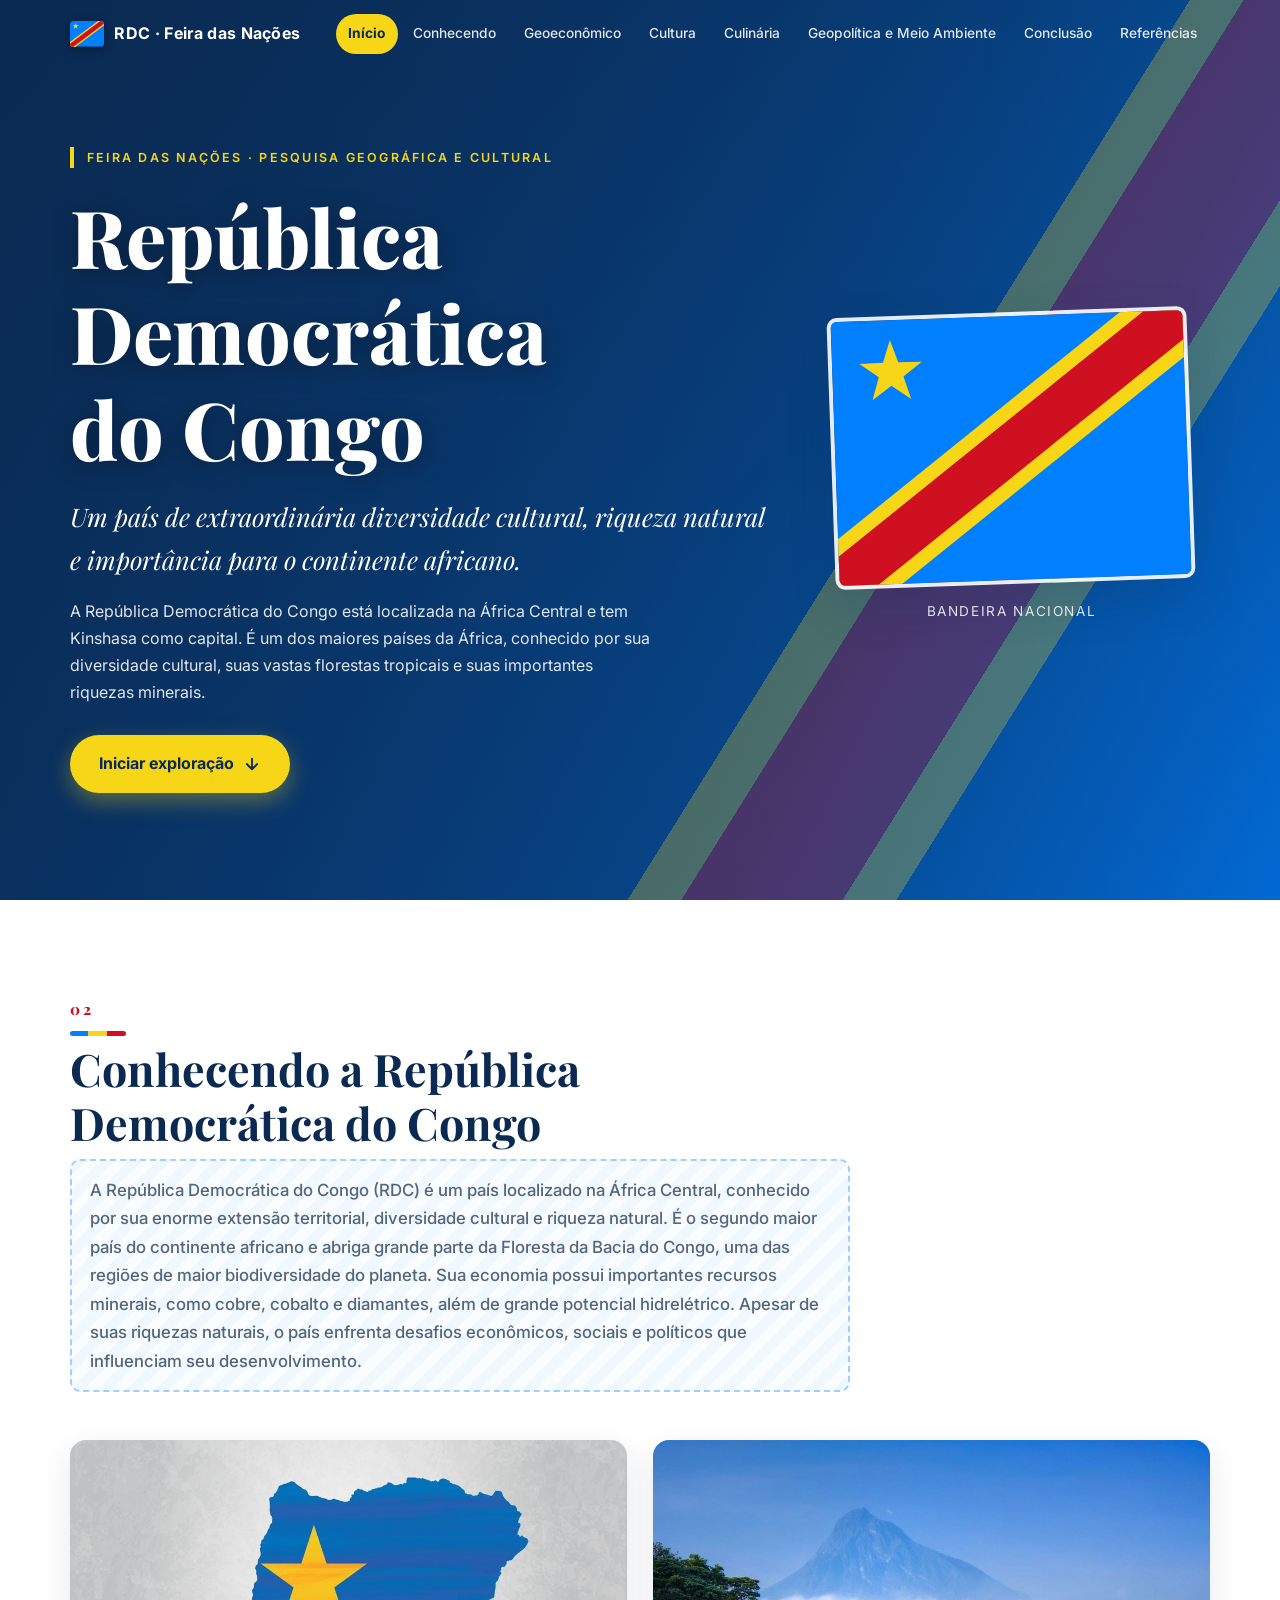
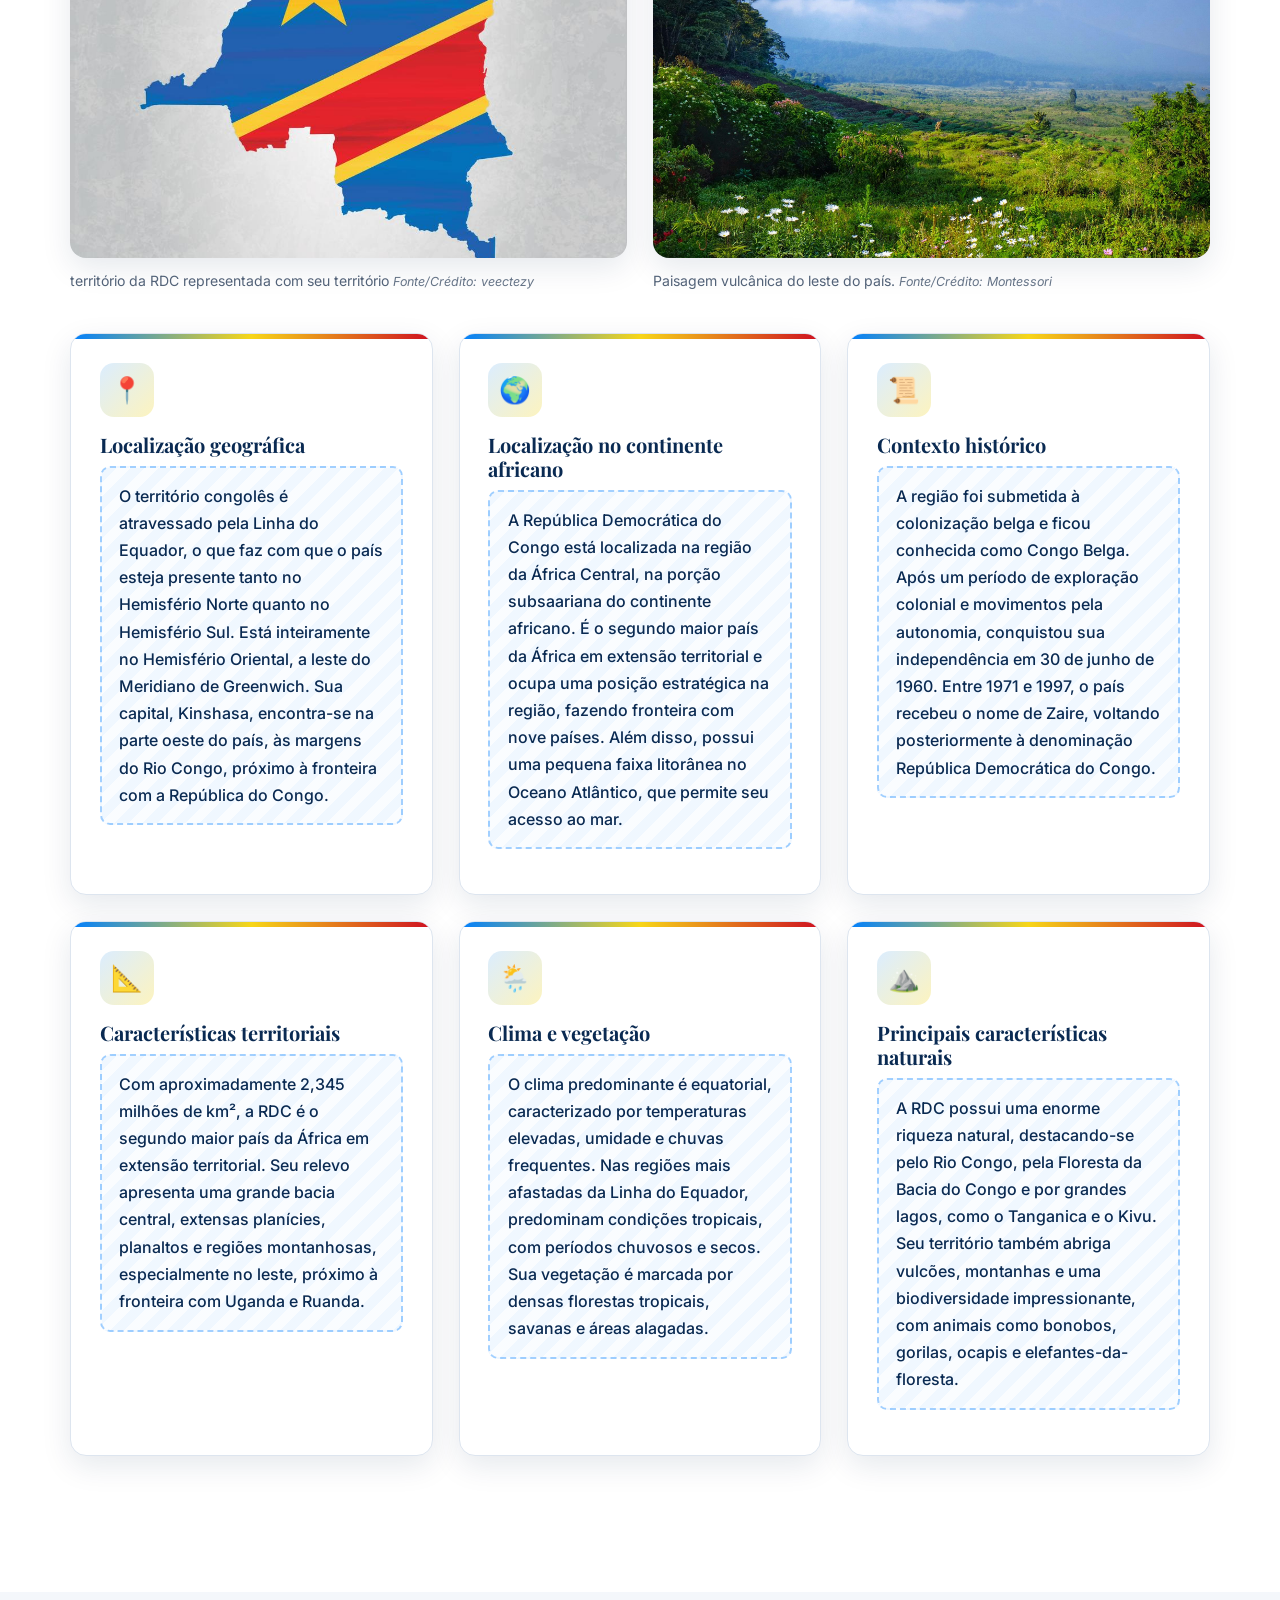
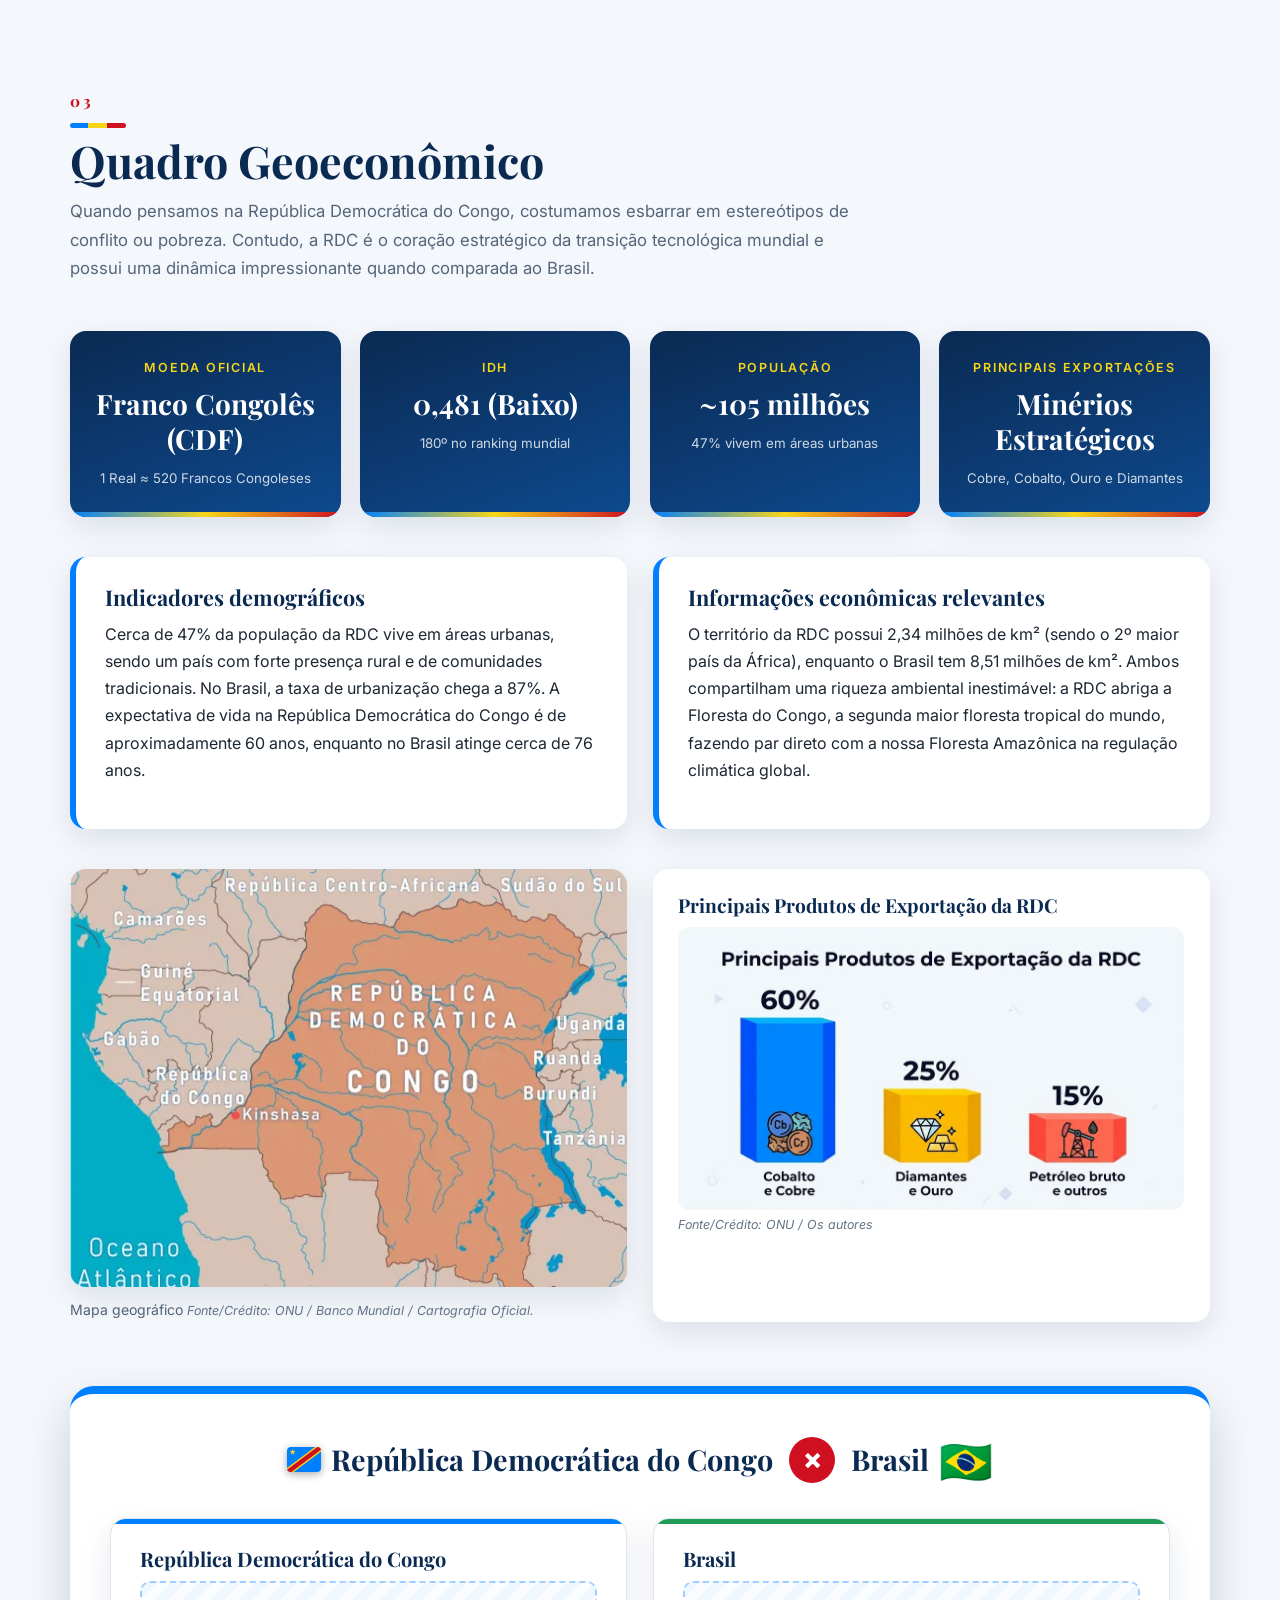
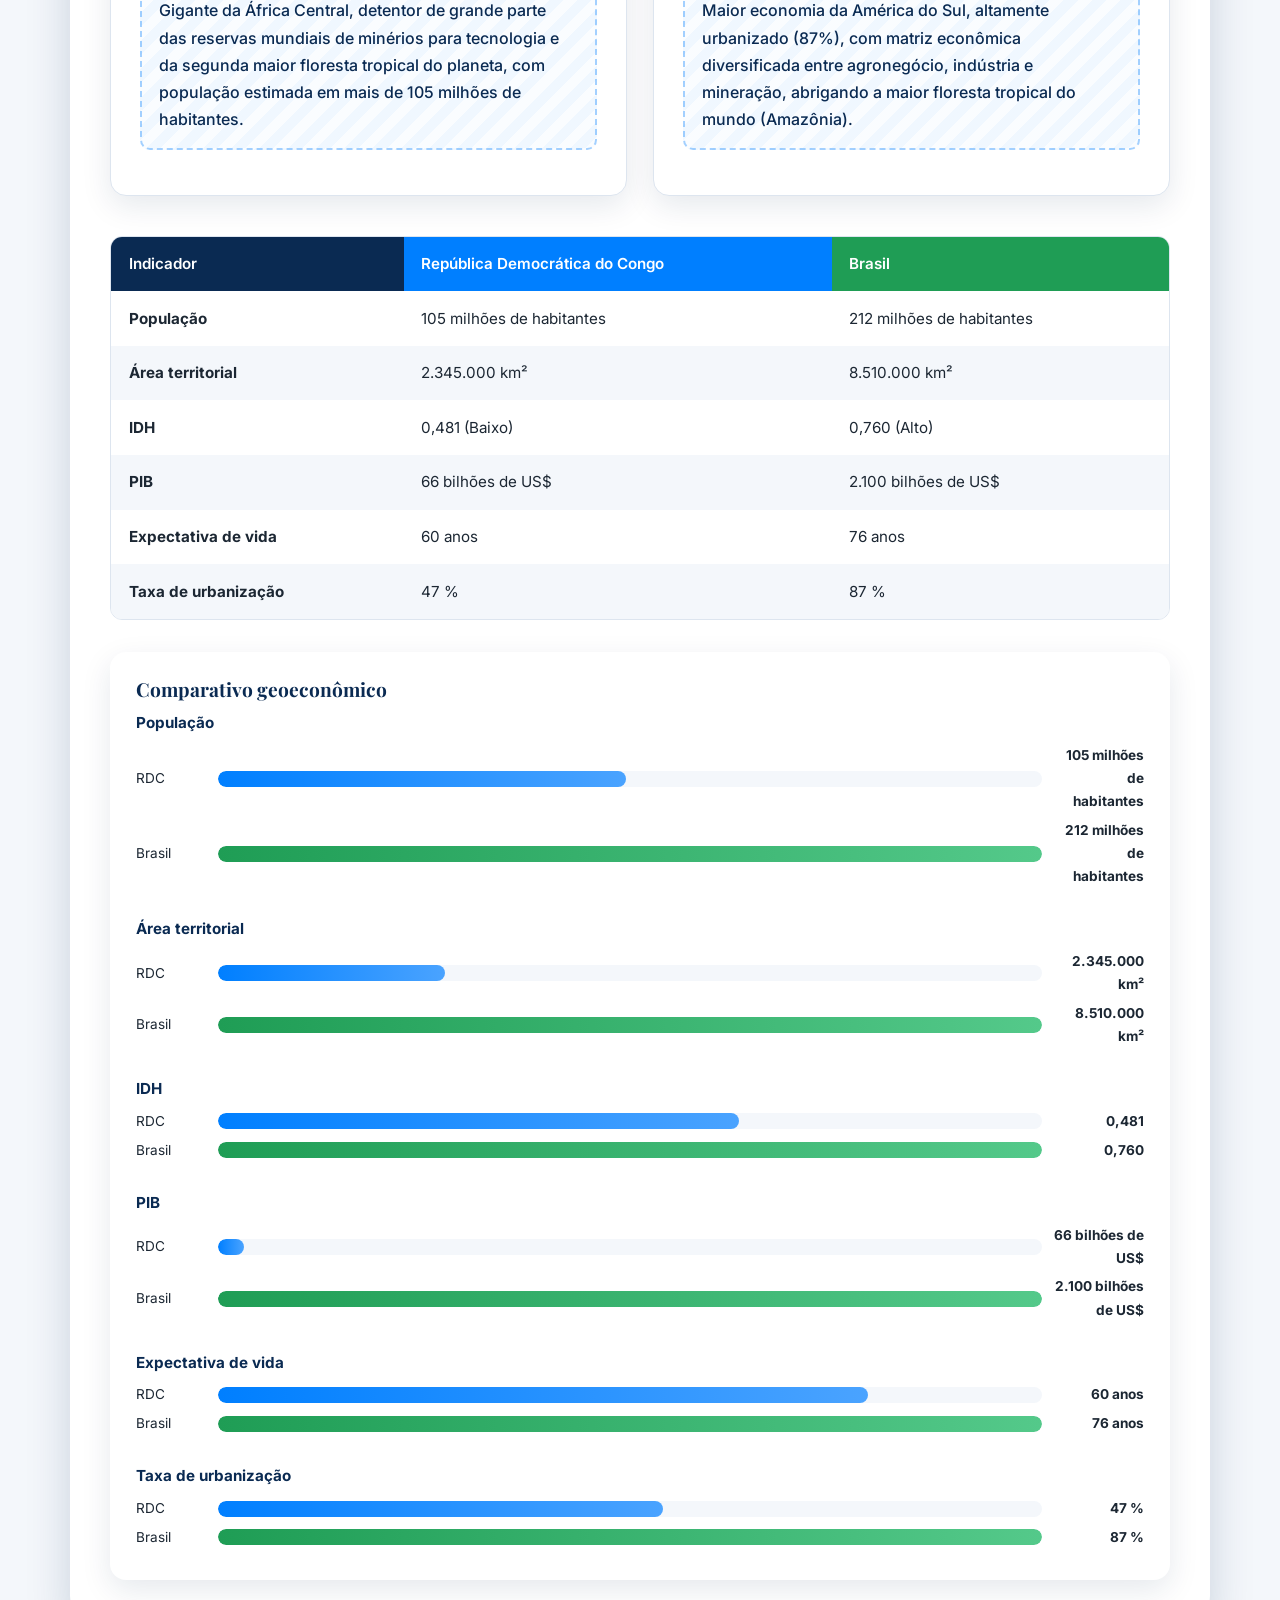
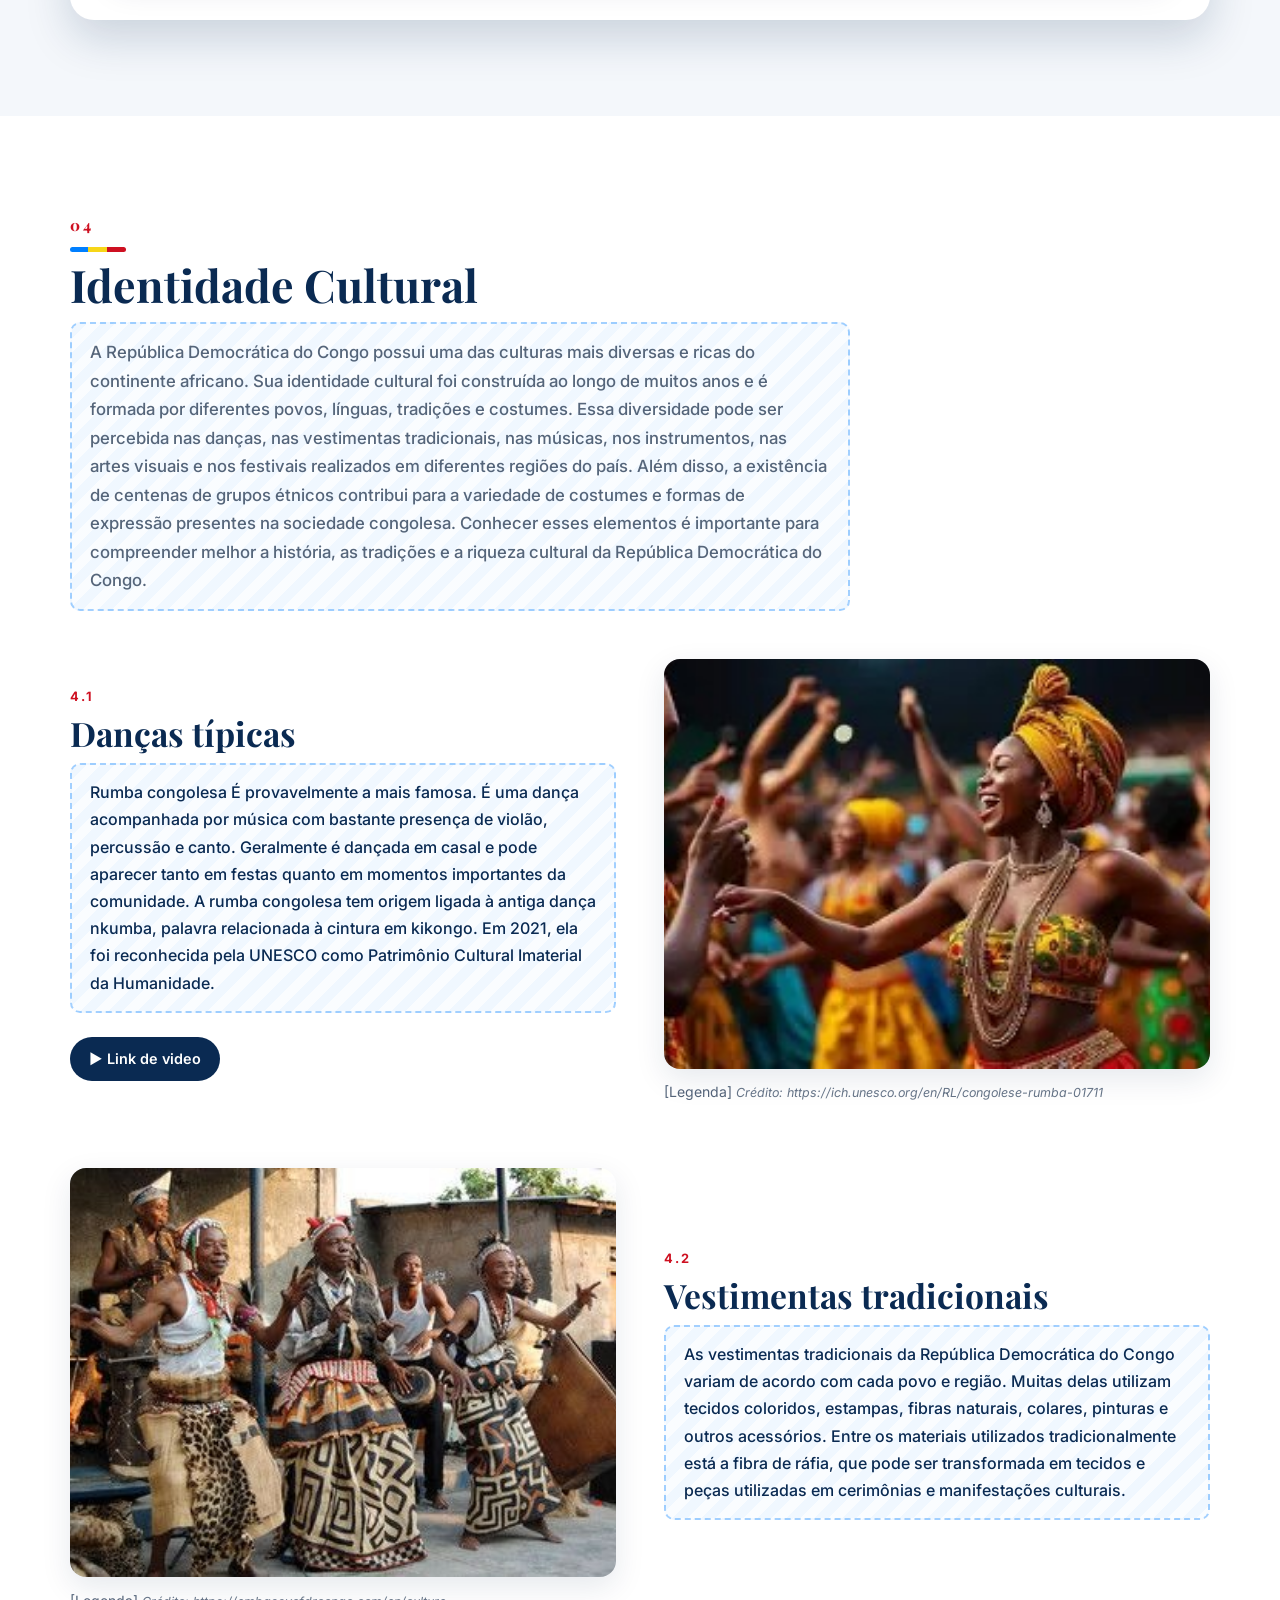
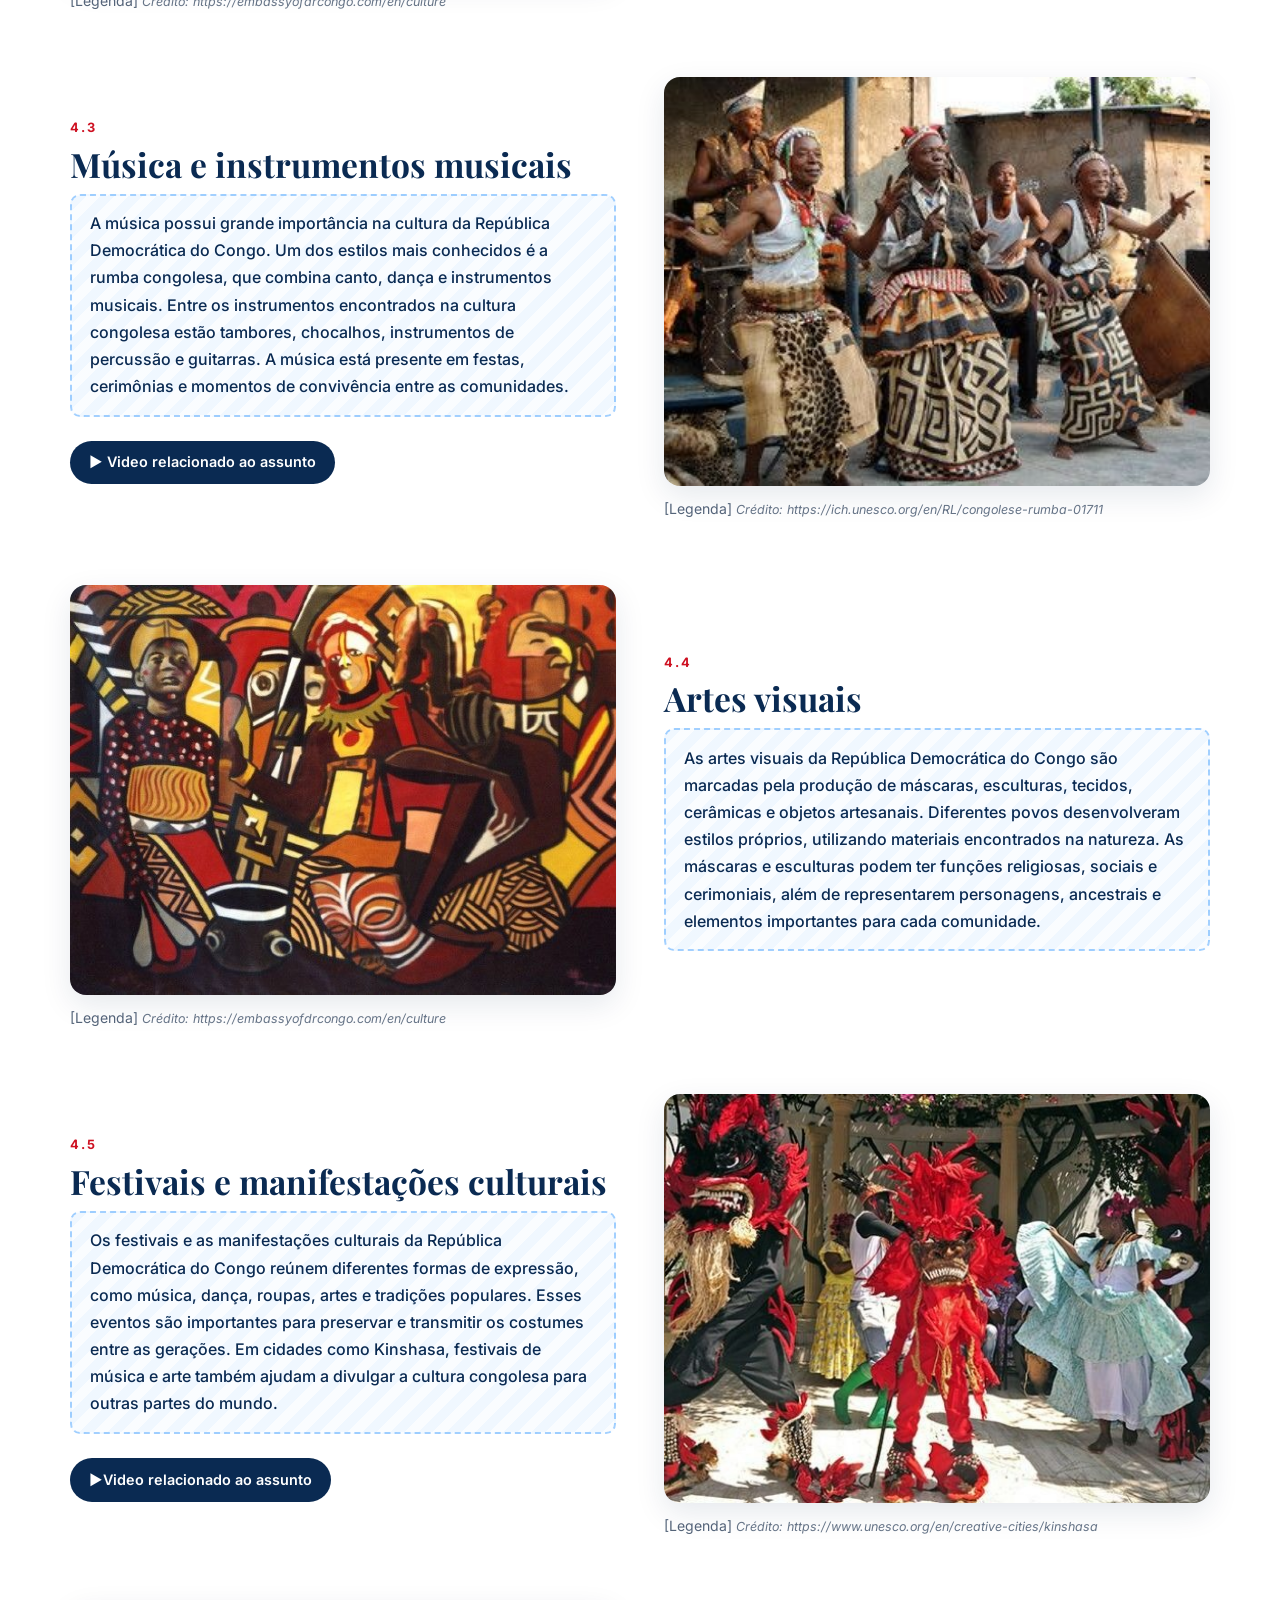
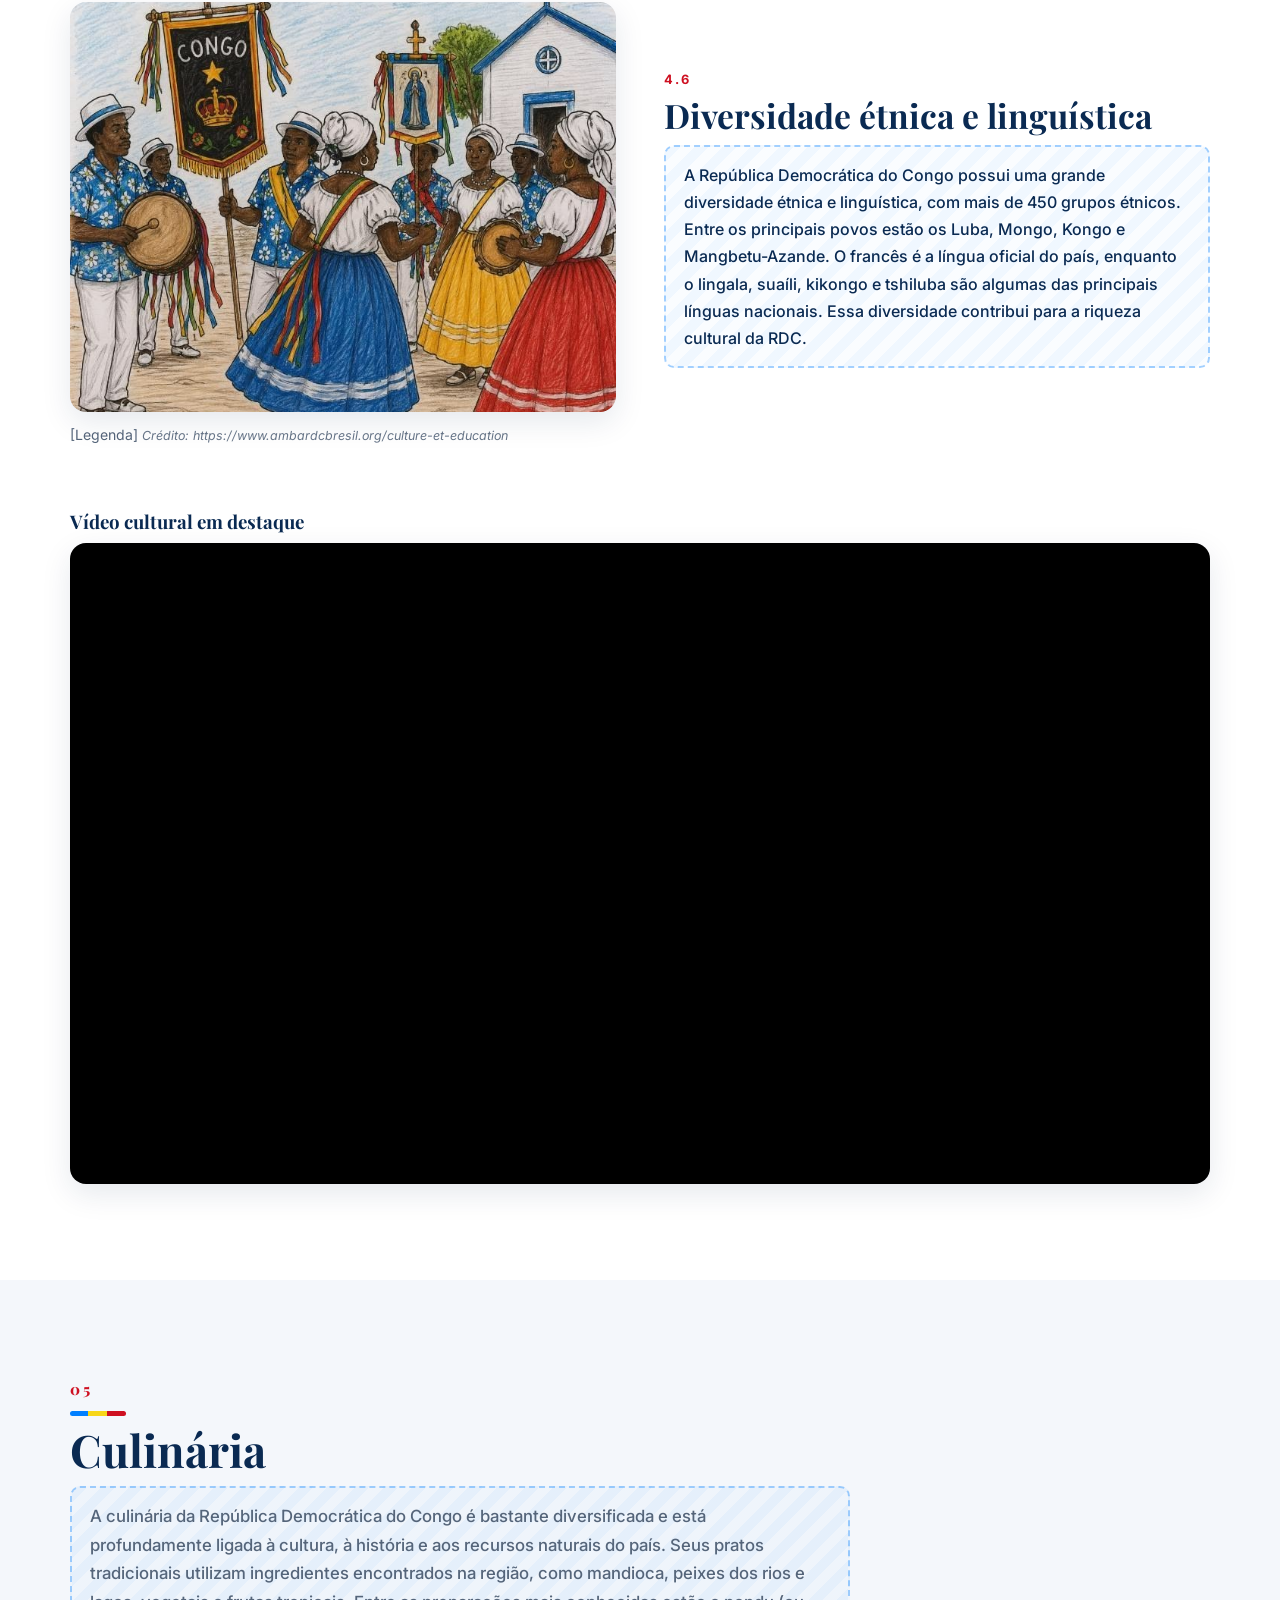
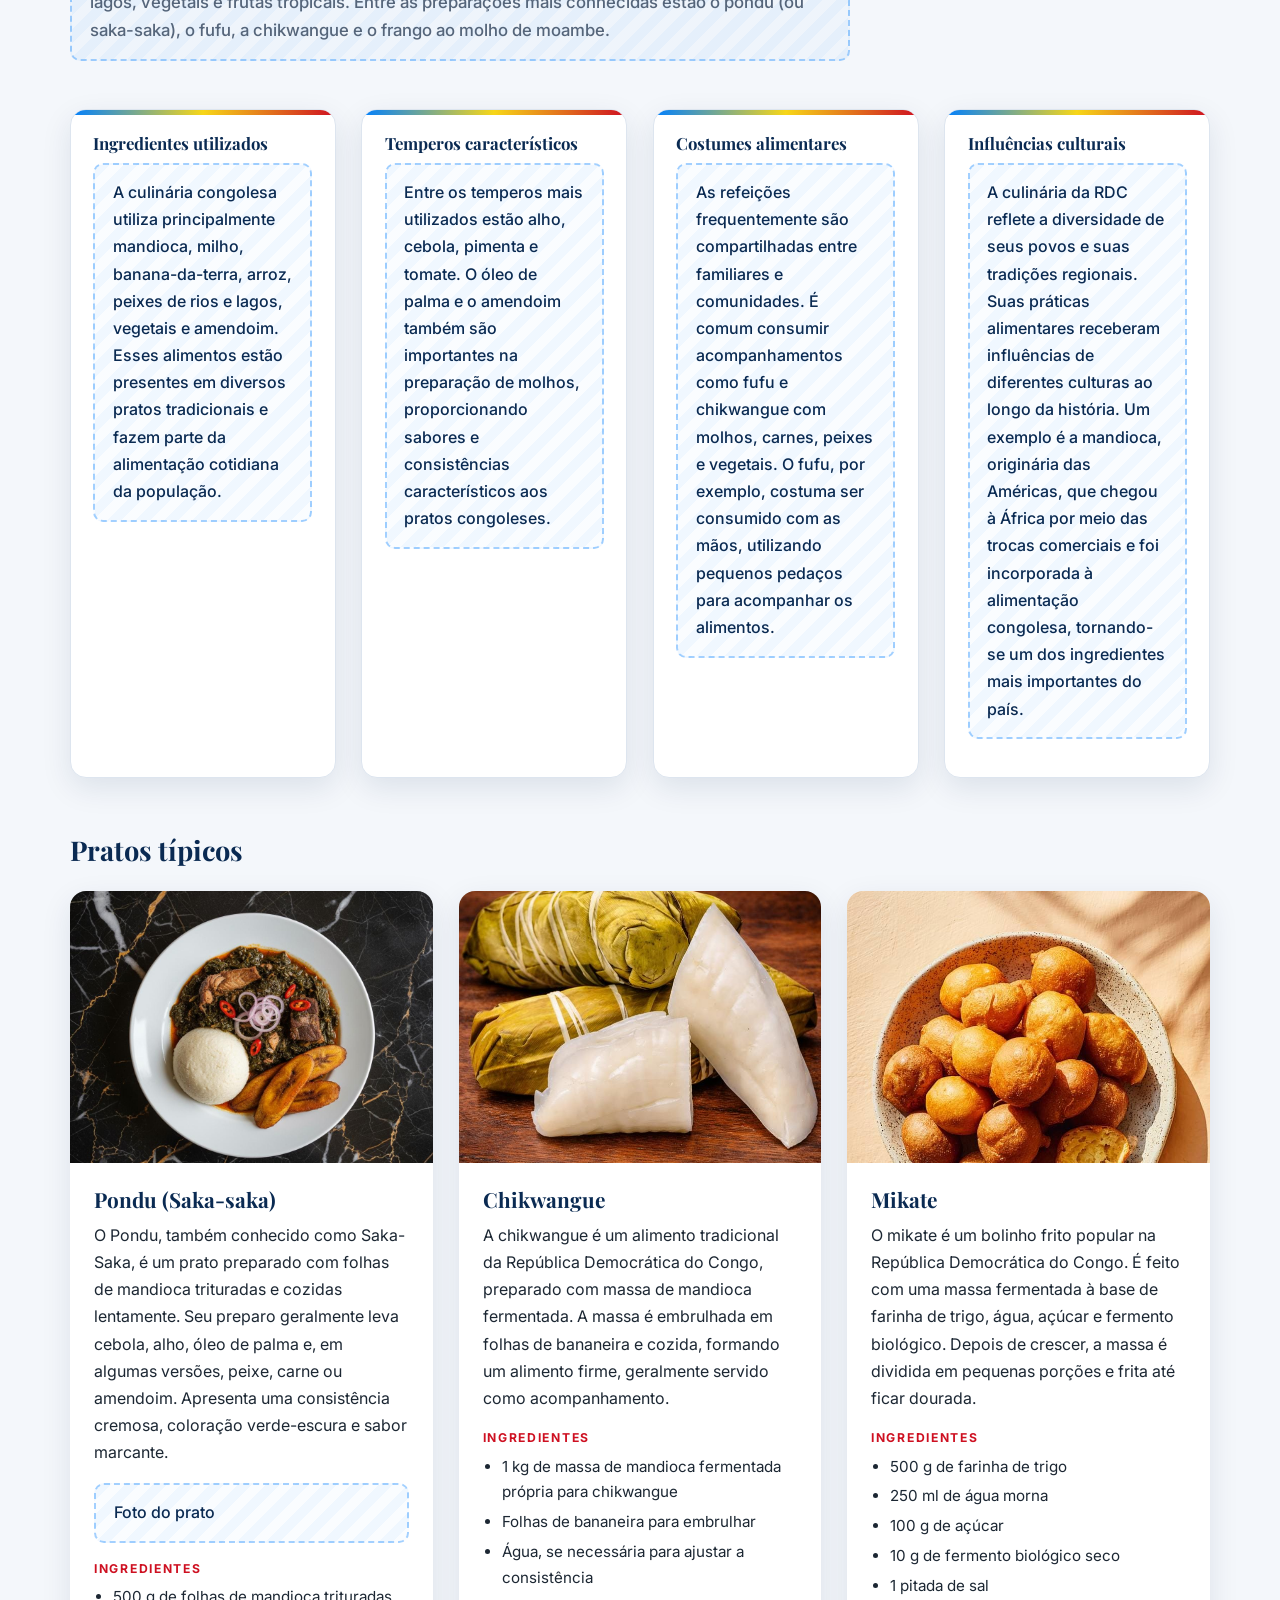
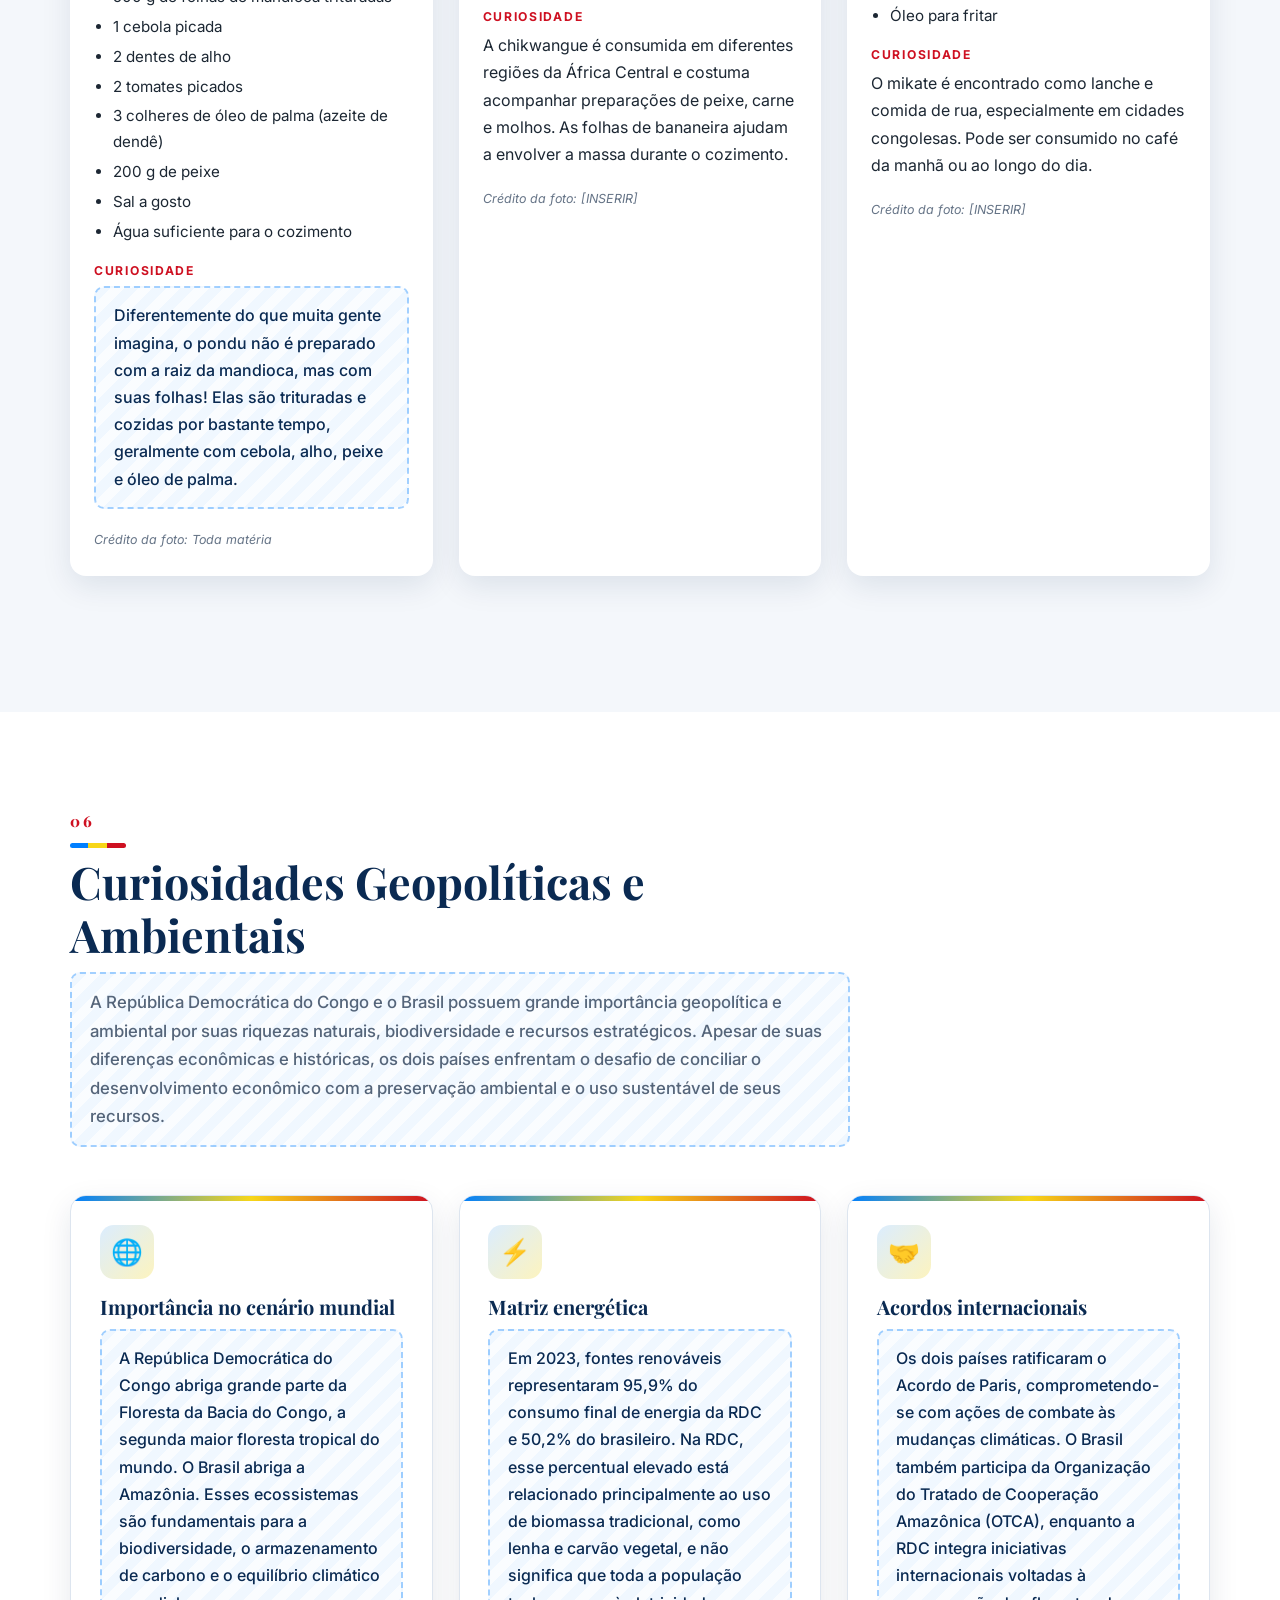
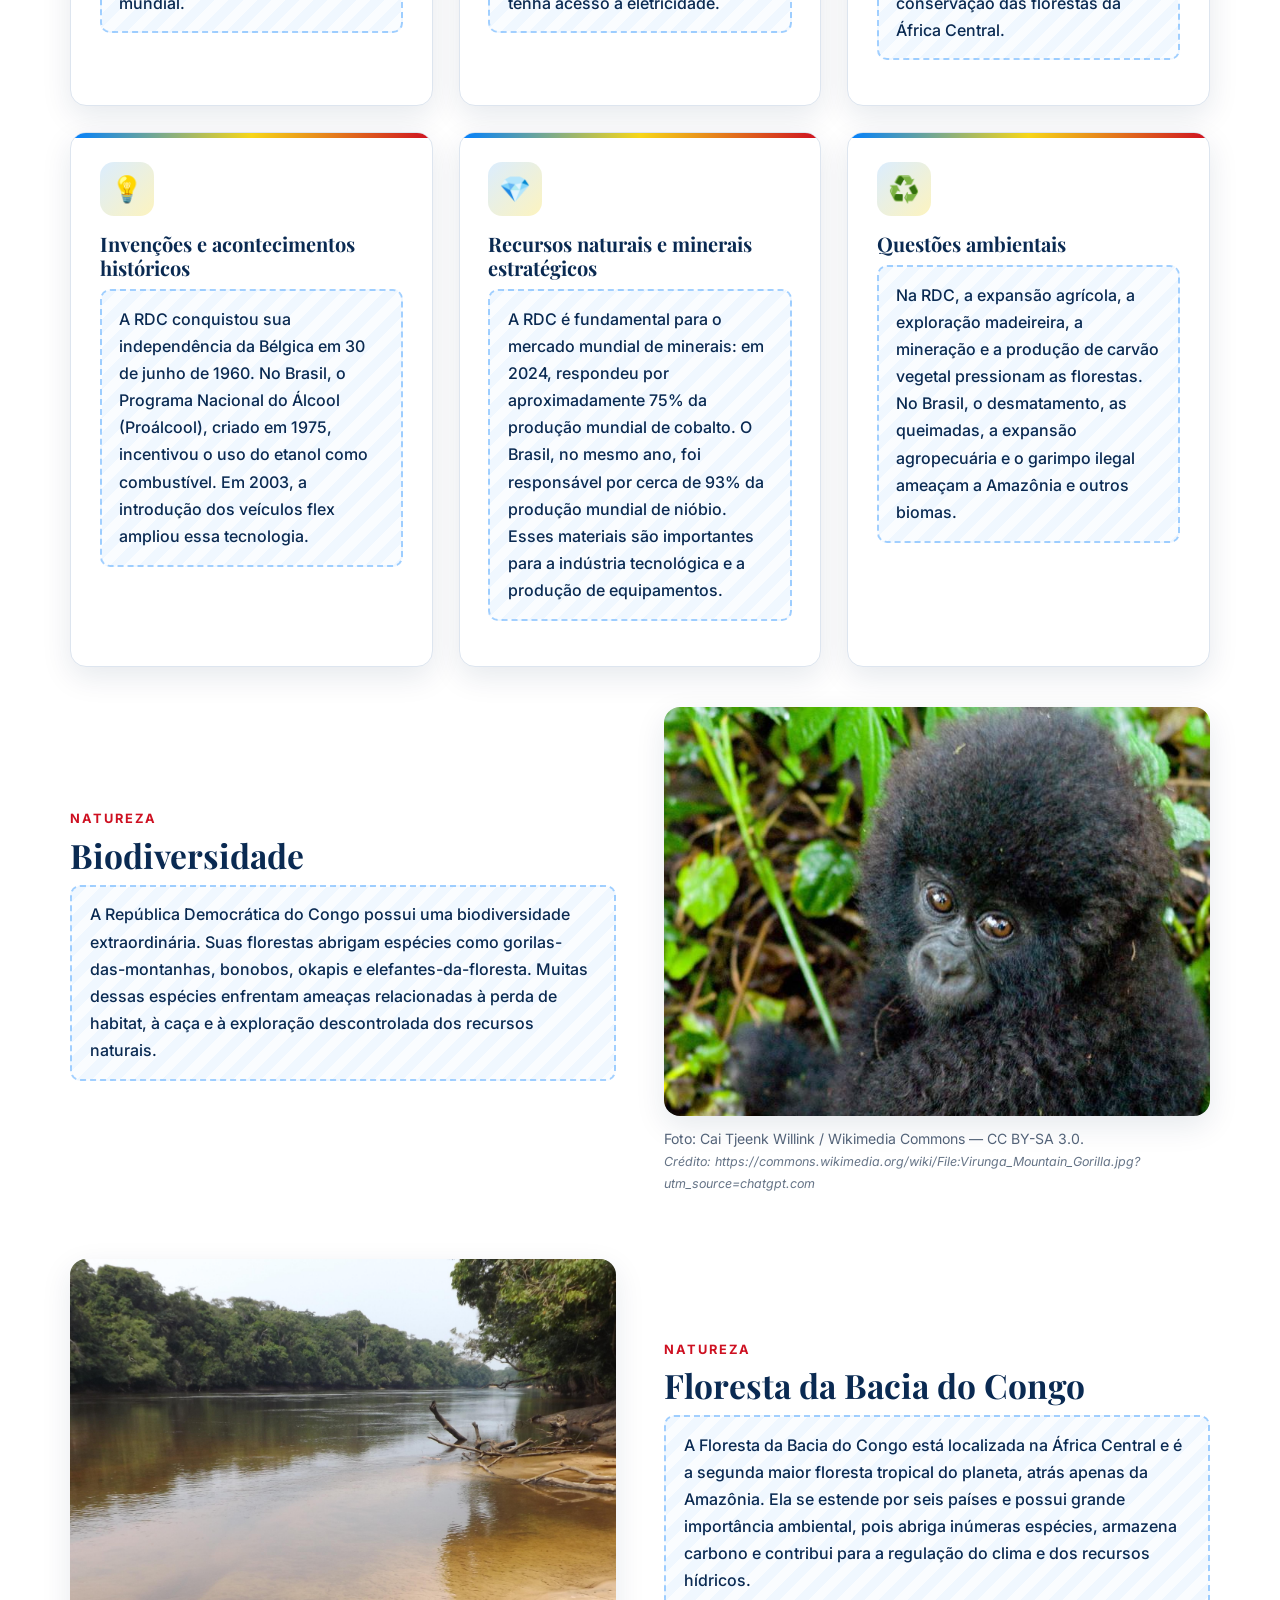
==== commit adf85e70: "Update index.html" ====
--- a/index.html
+++ b/index.html
@@ -391,14 +391,14 @@
           <span class="numero">05</span>
           <h2>Culinária</h2>
           <!-- [INSERIR TEXTO AQUI] introdução à gastronomia -->
-          <p class="ph-texto">[INSERIR TEXTO AQUI — introdução à gastronomia congolesa]</p>
+          <p class="ph-texto">A culinária da República Democrática do Congo é bastante diversificada e está profundamente ligada à cultura, à história e aos recursos naturais do país. Seus pratos tradicionais utilizam ingredientes encontrados na região, como mandioca, peixes dos rios e lagos, vegetais e frutas tropicais. Entre as preparações mais conhecidas estão o pondu (ou saka-saka), o fufu, a chikwangue e o frango ao molho de moambe.</p>
         </header>
 
         <div class="grade-4">
-          <article class="cartao cartao-mini reveal"><h3>Ingredientes utilizados</h3><!-- [INSERIR TEXTO AQUI] --><p class="ph-texto">[INSERIR TEXTO AQUI]</p></article>
-          <article class="cartao cartao-mini reveal"><h3>Temperos característicos</h3><!-- [INSERIR TEXTO AQUI] --><p class="ph-texto">[INSERIR TEXTO AQUI]</p></article>
-          <article class="cartao cartao-mini reveal"><h3>Costumes alimentares</h3><!-- [INSERIR TEXTO AQUI] --><p class="ph-texto">[INSERIR TEXTO AQUI]</p></article>
-          <article class="cartao cartao-mini reveal"><h3>Influências culturais</h3><!-- [INSERIR TEXTO AQUI] --><p class="ph-texto">[INSERIR TEXTO AQUI]</p></article>
+          <article class="cartao cartao-mini reveal"><h3>Ingredientes utilizados</h3><!-- [INSERIR TEXTO AQUI] --><p class="ph-texto">A culinária congolesa utiliza principalmente mandioca, milho, banana-da-terra, arroz, peixes de rios e lagos, vegetais e amendoim. Esses alimentos estão presentes em diversos pratos tradicionais e fazem parte da alimentação cotidiana da população.</p></article>
+          <article class="cartao cartao-mini reveal"><h3>Temperos característicos</h3><!-- [INSERIR TEXTO AQUI] --><p class="ph-texto">Entre os temperos mais utilizados estão alho, cebola, pimenta e tomate. O óleo de palma e o amendoim também são importantes na preparação de molhos, proporcionando sabores e consistências característicos aos pratos congoleses.</p></article>
+          <article class="cartao cartao-mini reveal"><h3>Costumes alimentares</h3><!-- [INSERIR TEXTO AQUI] --><p class="ph-texto">As refeições frequentemente são compartilhadas entre familiares e comunidades. É comum consumir acompanhamentos como fufu e chikwangue com molhos, carnes, peixes e vegetais. O fufu, por exemplo, costuma ser consumido com as mãos, utilizando pequenos pedaços para acompanhar os alimentos.</p></article>
+          <article class="cartao cartao-mini reveal"><h3>Influências culturais</h3><!-- [INSERIR TEXTO AQUI] --><p class="ph-texto">A culinária da RDC reflete a diversidade de seus povos e suas tradições regionais. Suas práticas alimentares receberam influências de diferentes culturas ao longo da história. Um exemplo é a mandioca, originária das Américas, que chegou à África por meio das trocas comerciais e foi incorporada à alimentação congolesa, tornando-se um dos ingredientes mais importantes do país.</p></article>
         </div>
 
         <h3 class="subtitulo reveal">Pratos típicos</h3>
@@ -413,7 +413,8 @@
             </div>
             <div class="prato-corpo">
               <h4>Pondu (Saka-saka)</h4>
-              <p class="ph-texto">[INSERIR DESCRIÇÃO AQUI]</p>
+              <p>O Pondu, também conhecido como Saka-Saka, é um prato preparado com folhas de mandioca trituradas e cozidas lentamente. Seu preparo geralmente leva cebola, alho, óleo de palma e, em algumas versões, peixe, carne ou amendoim. Apresenta uma consistência cremosa, coloração verde-escura e sabor marcante.</p>
+              <p class="ph-texto">Foto do prato</p>
               <p class="prato-rotulo">Ingredientes</p>
               <ul class="lista-ingredientes">
                 <li>500 g de folhas de mandioca trituradas</li>
@@ -426,8 +427,8 @@
                 <li>Água suficiente para o cozimento</li>
               </ul>
               <p class="prato-rotulo">Curiosidade</p>
-              <p class="ph-texto">[INSERIR CURIOSIDADE AQUI]</p>
-              <span class="credito">Crédito da foto: [INSERIR]</span>
+              <p class="ph-texto">Diferentemente do que muita gente imagina, o pondu não é preparado com a raiz da mandioca, mas com suas folhas! Elas são trituradas e cozidas por bastante tempo, geralmente com cebola, alho, peixe e óleo de palma.</p>
+              <span class="credito">Crédito da foto: Toda matéria</span>
             </div>
           </article>
           <!-- PRATO 2 -->
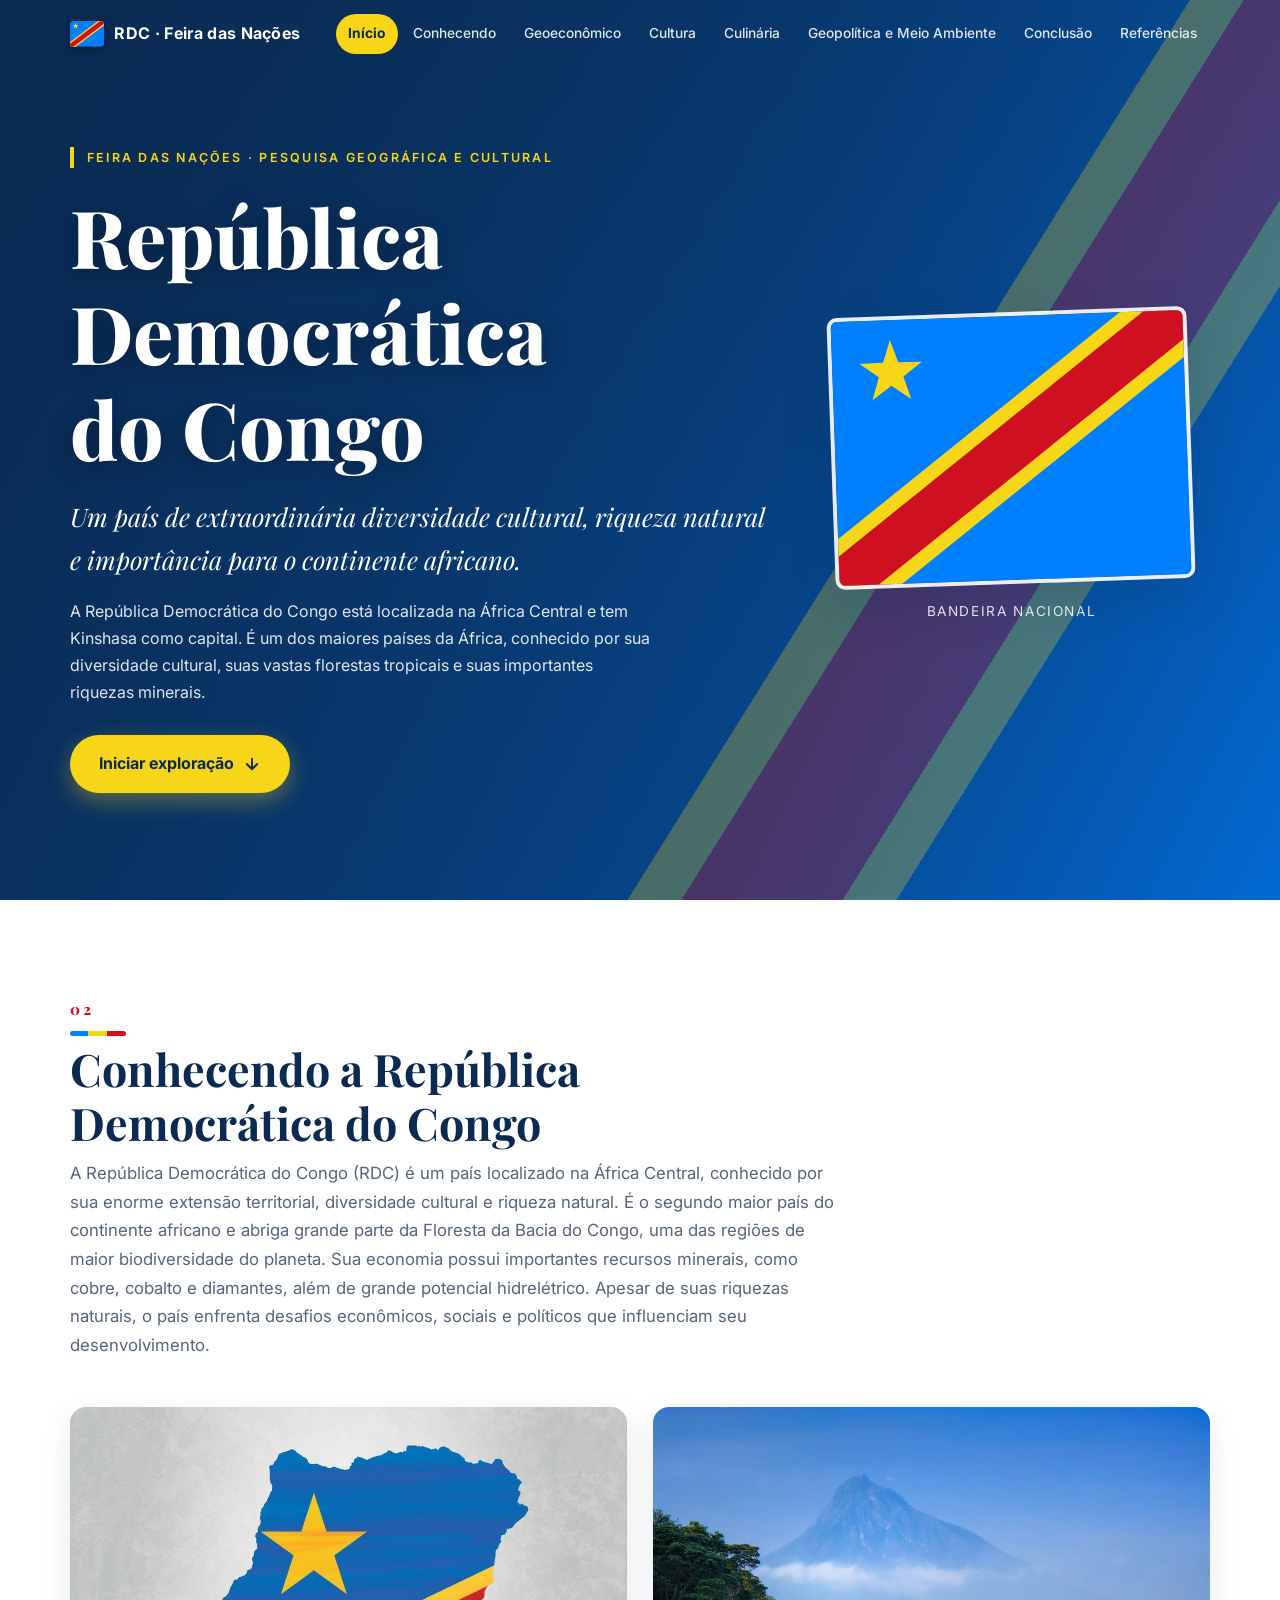
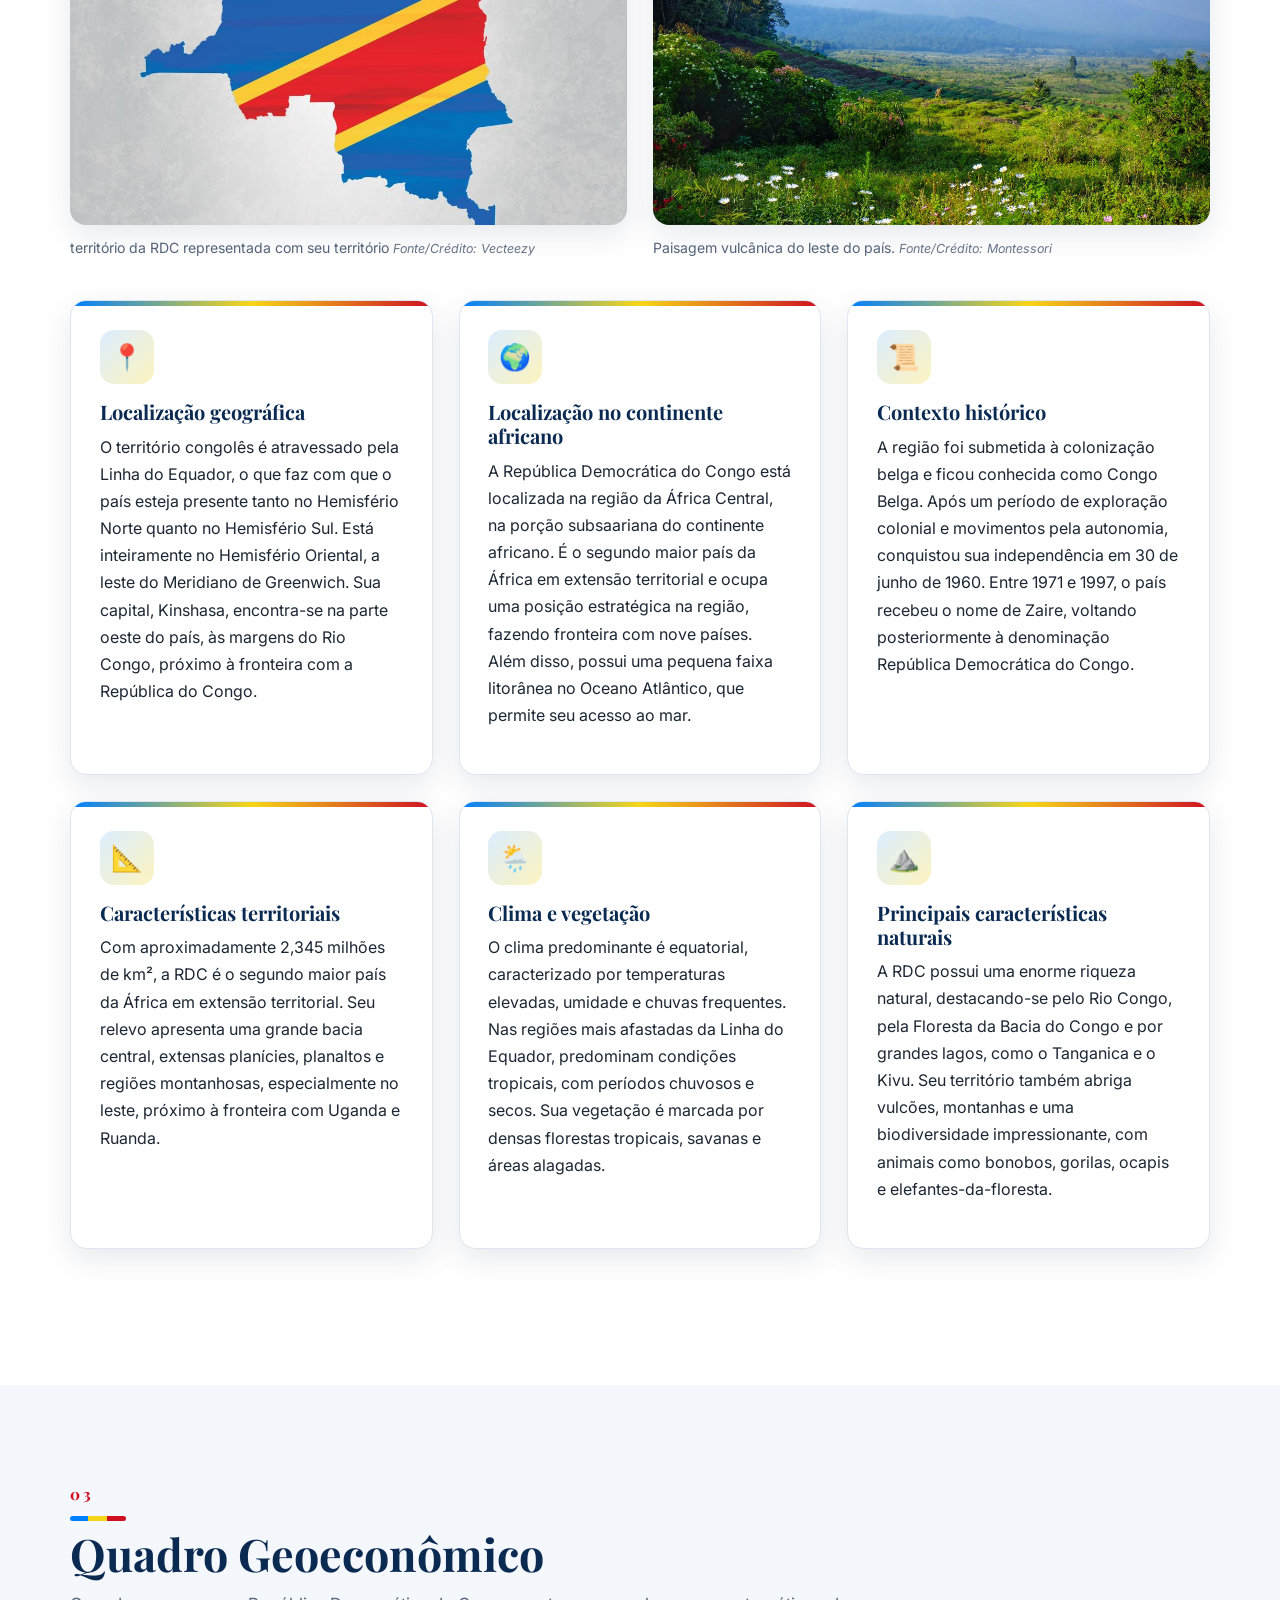
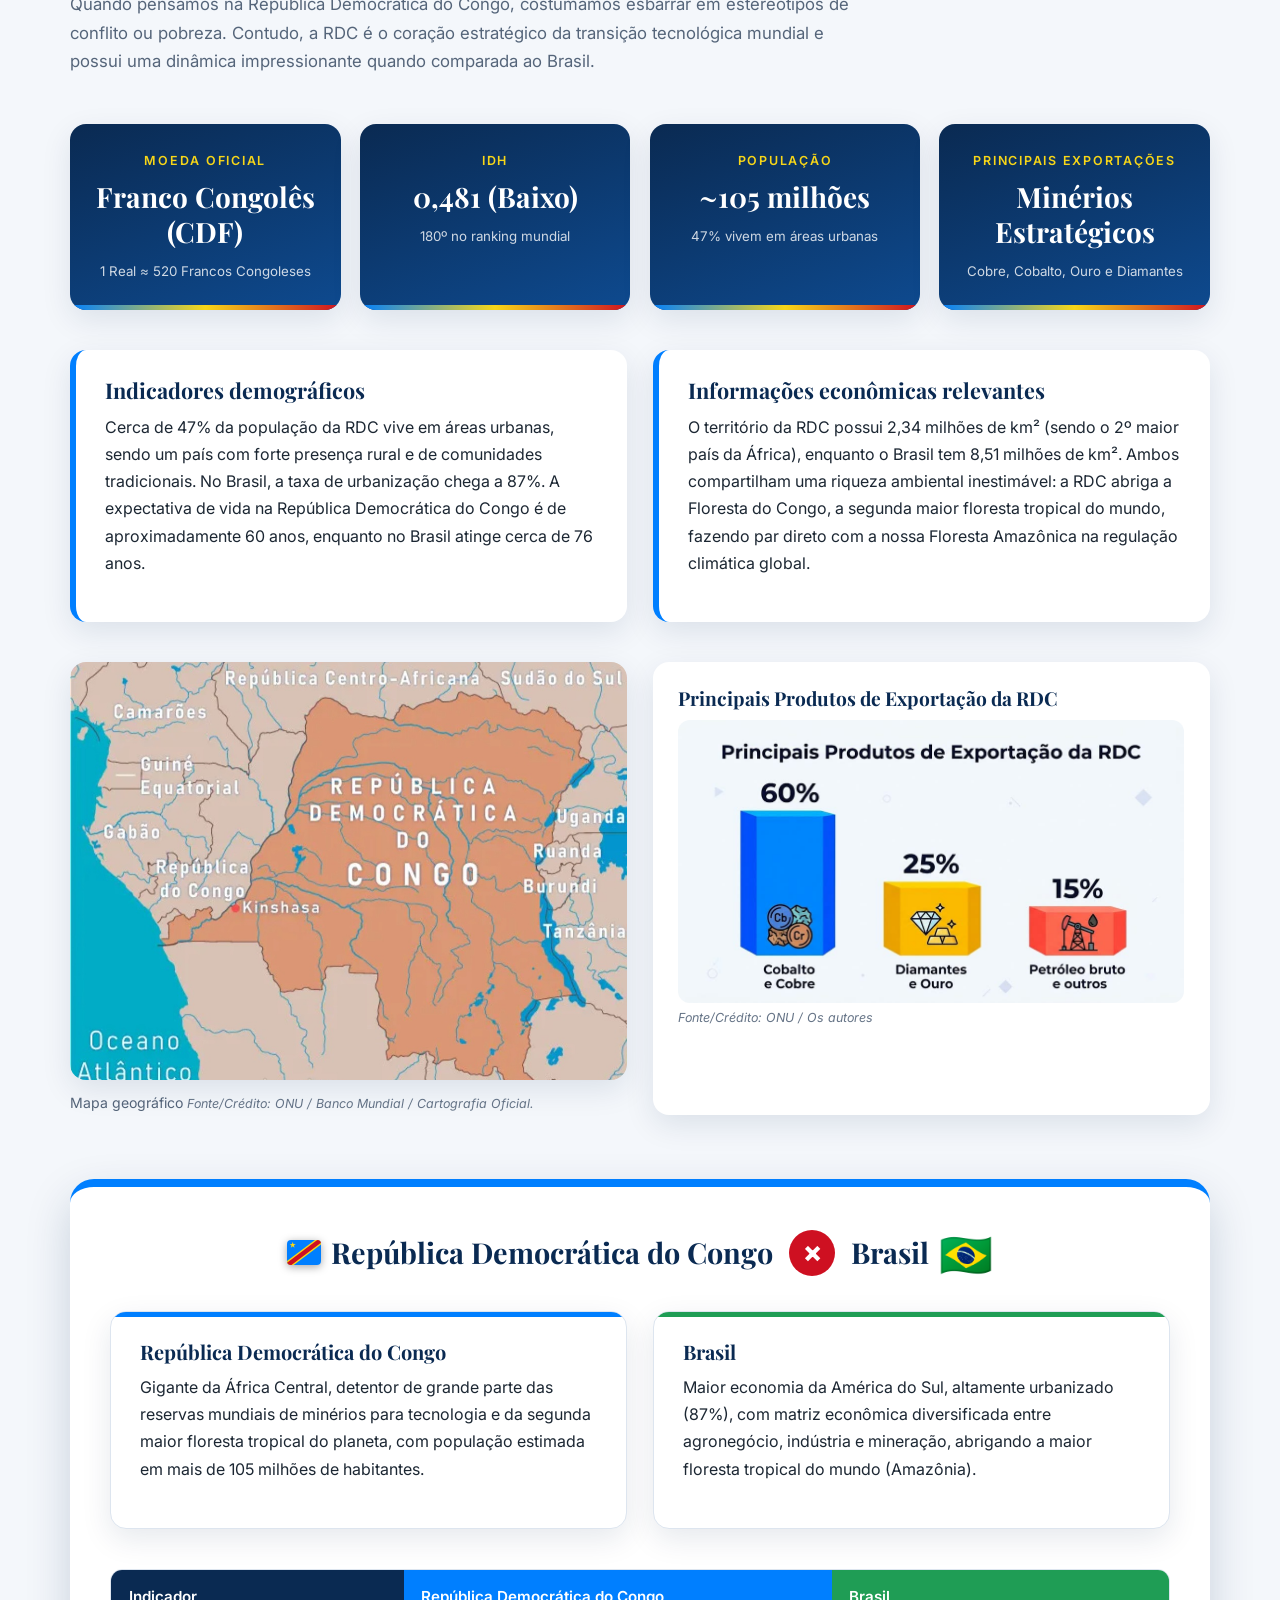
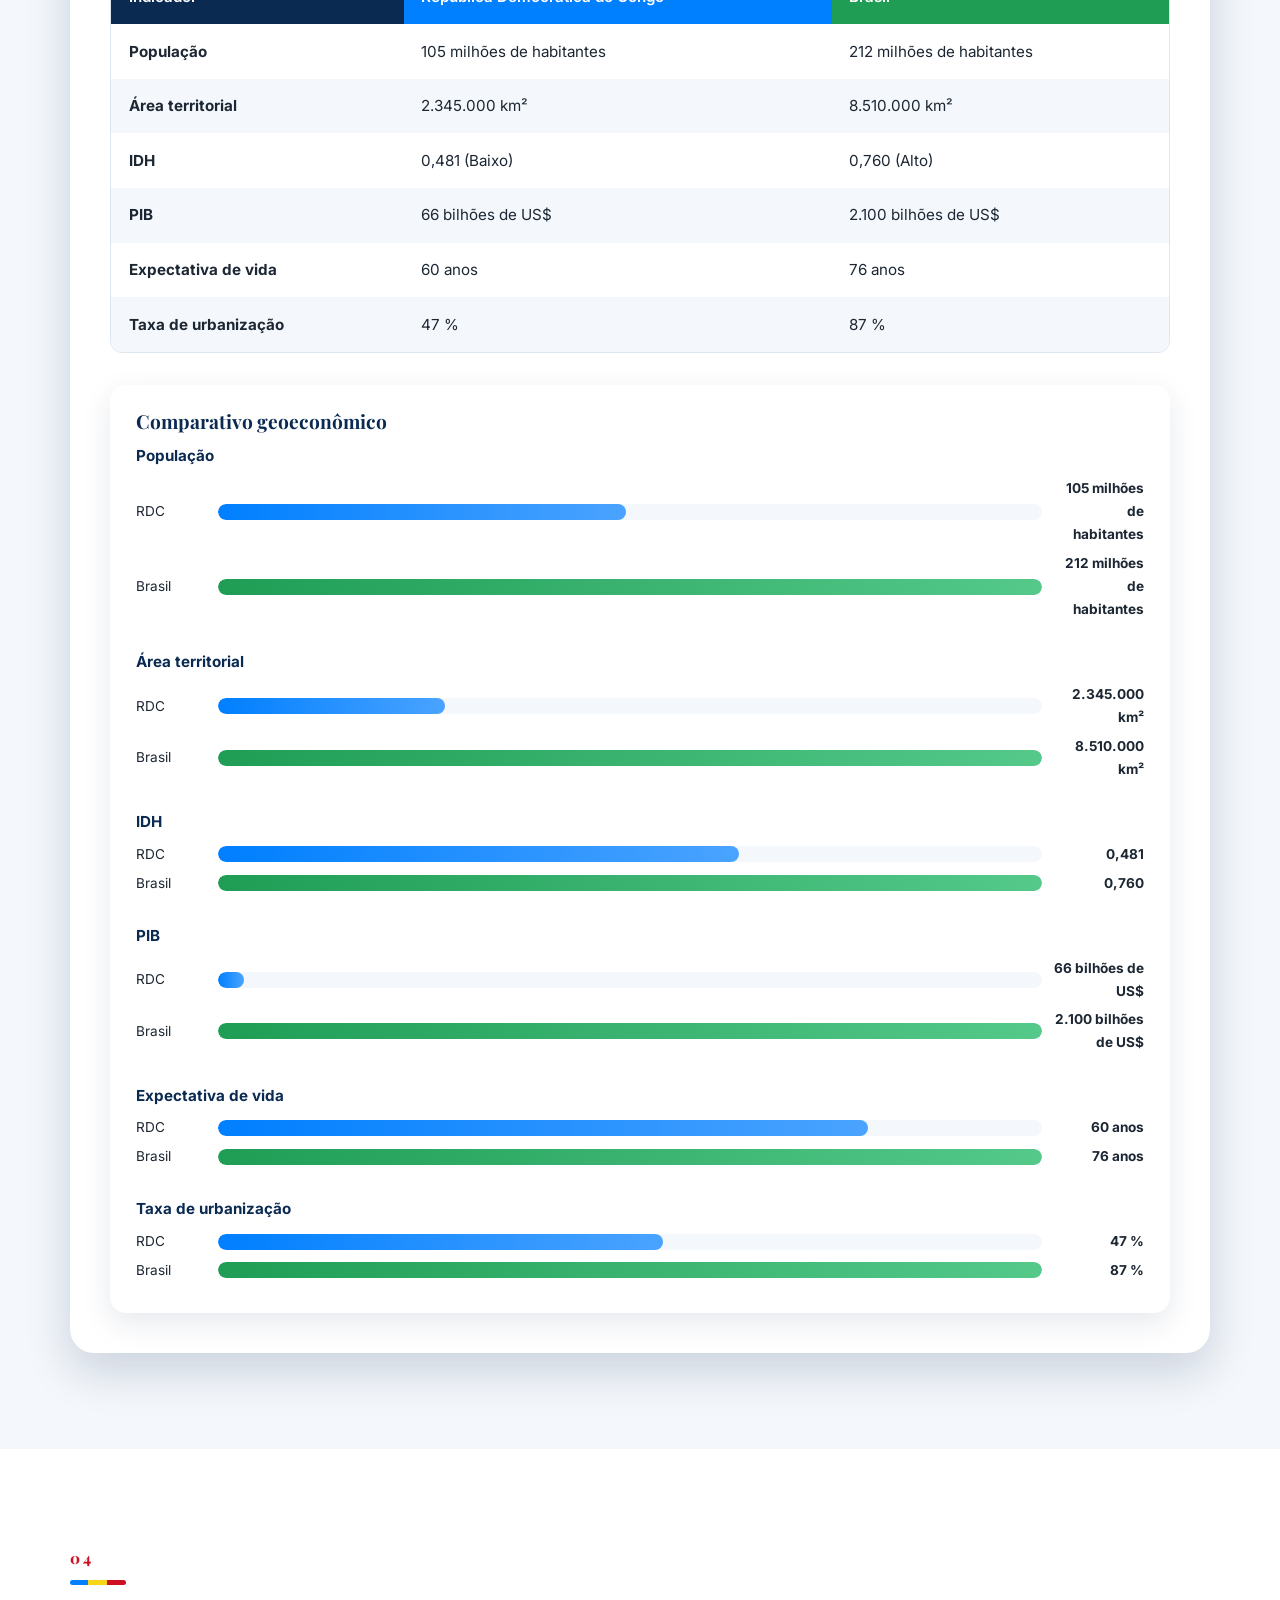
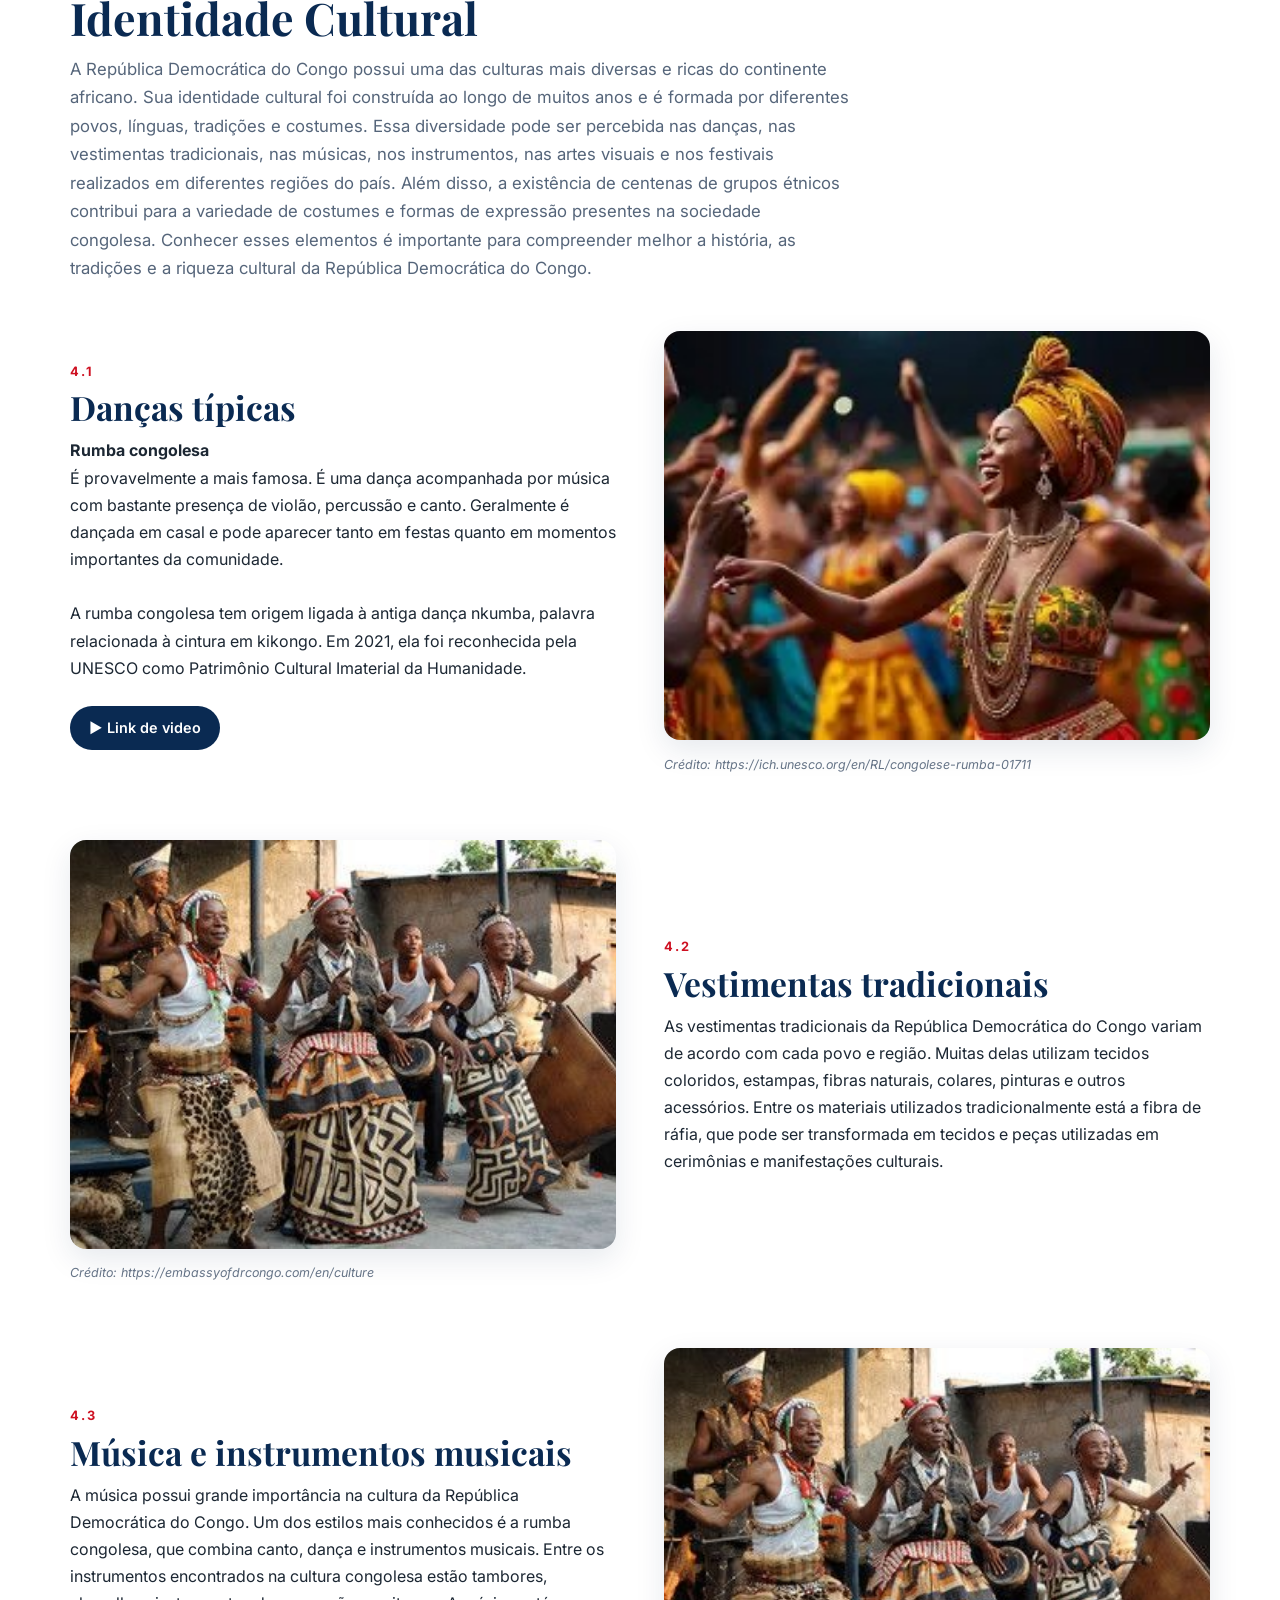
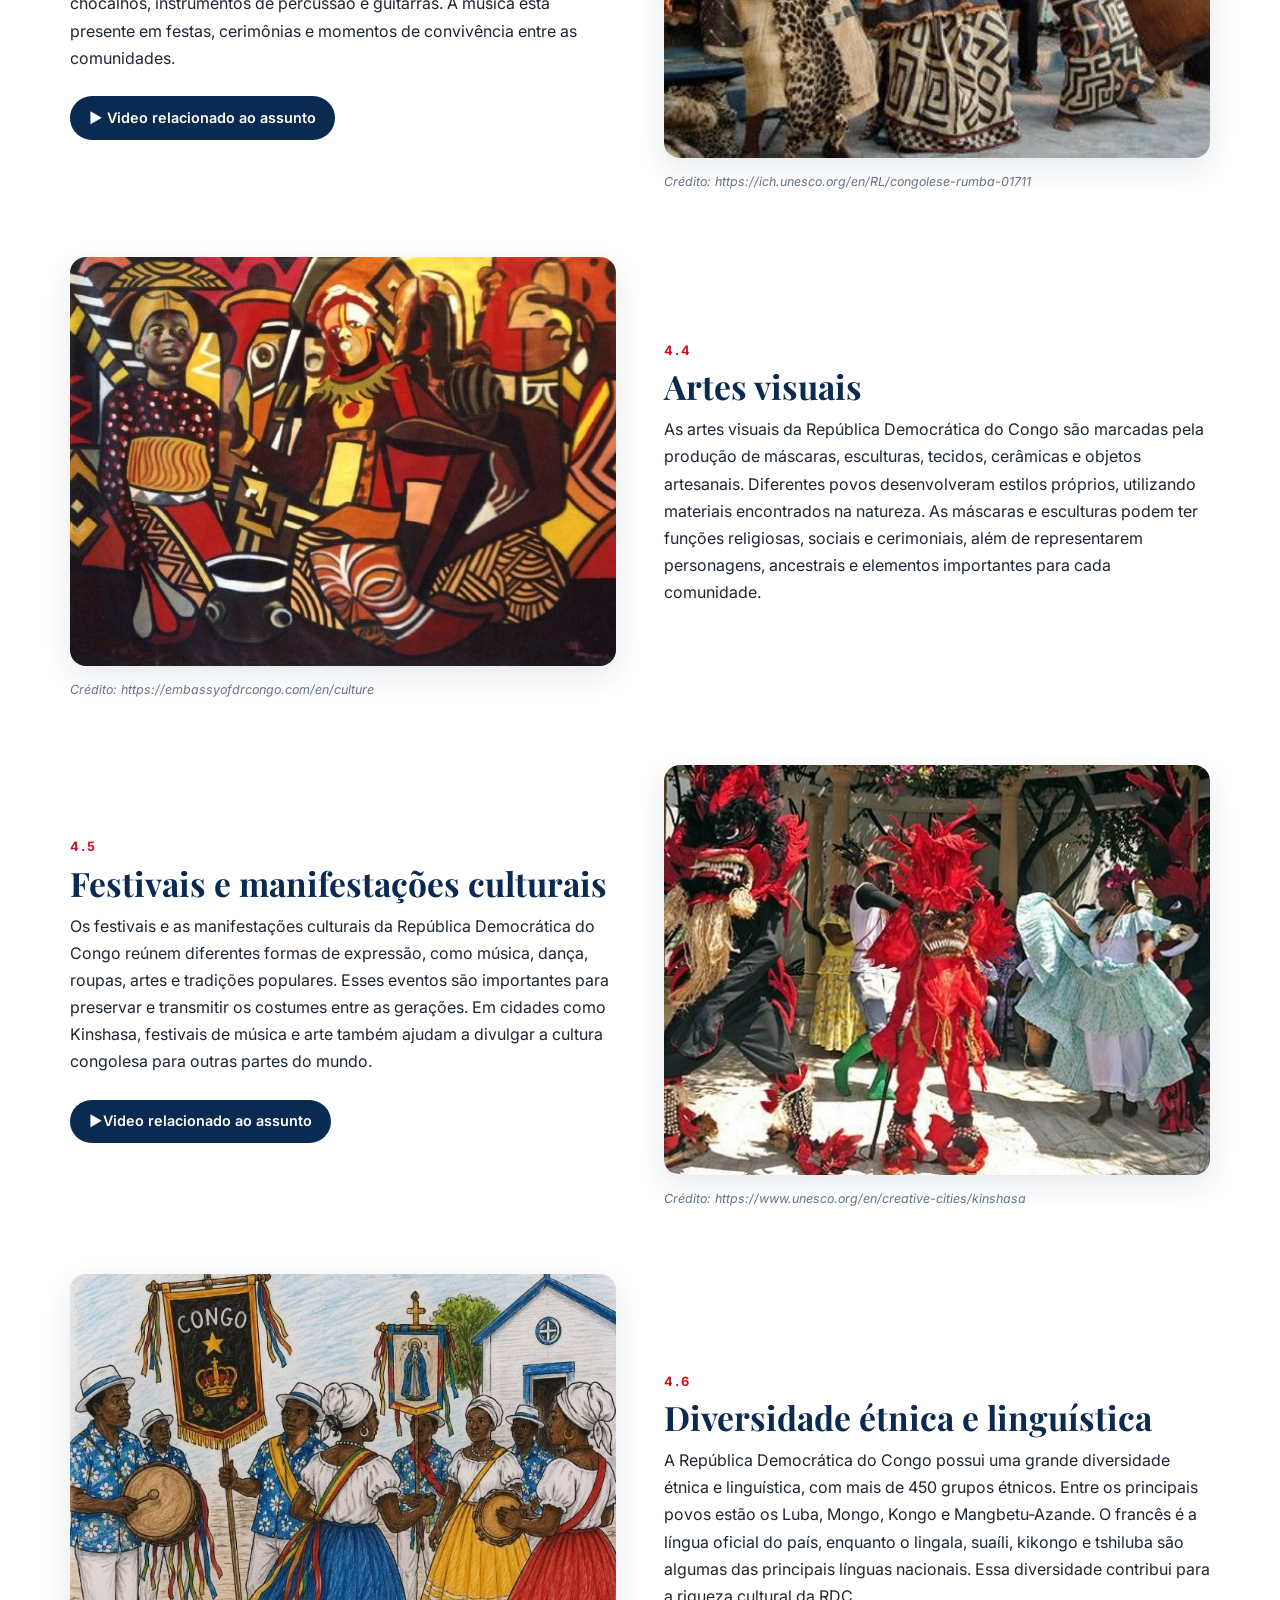
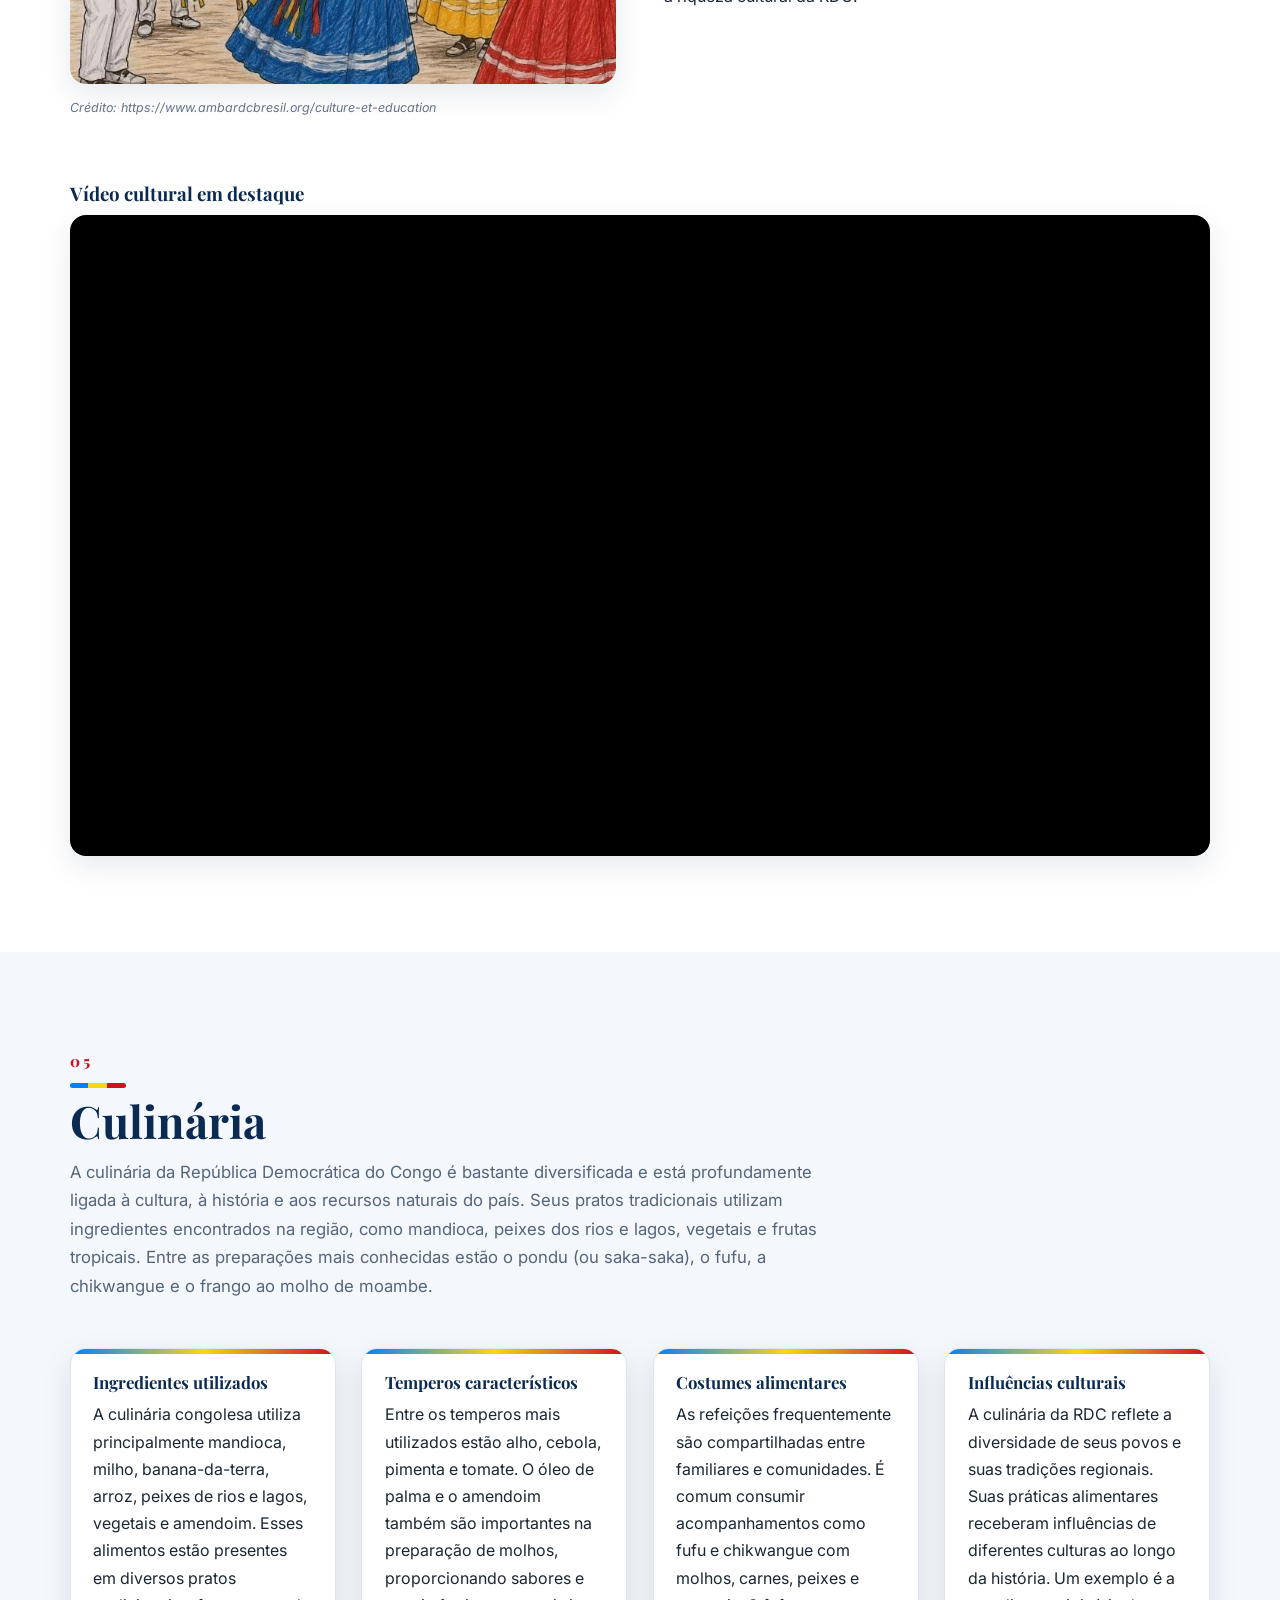
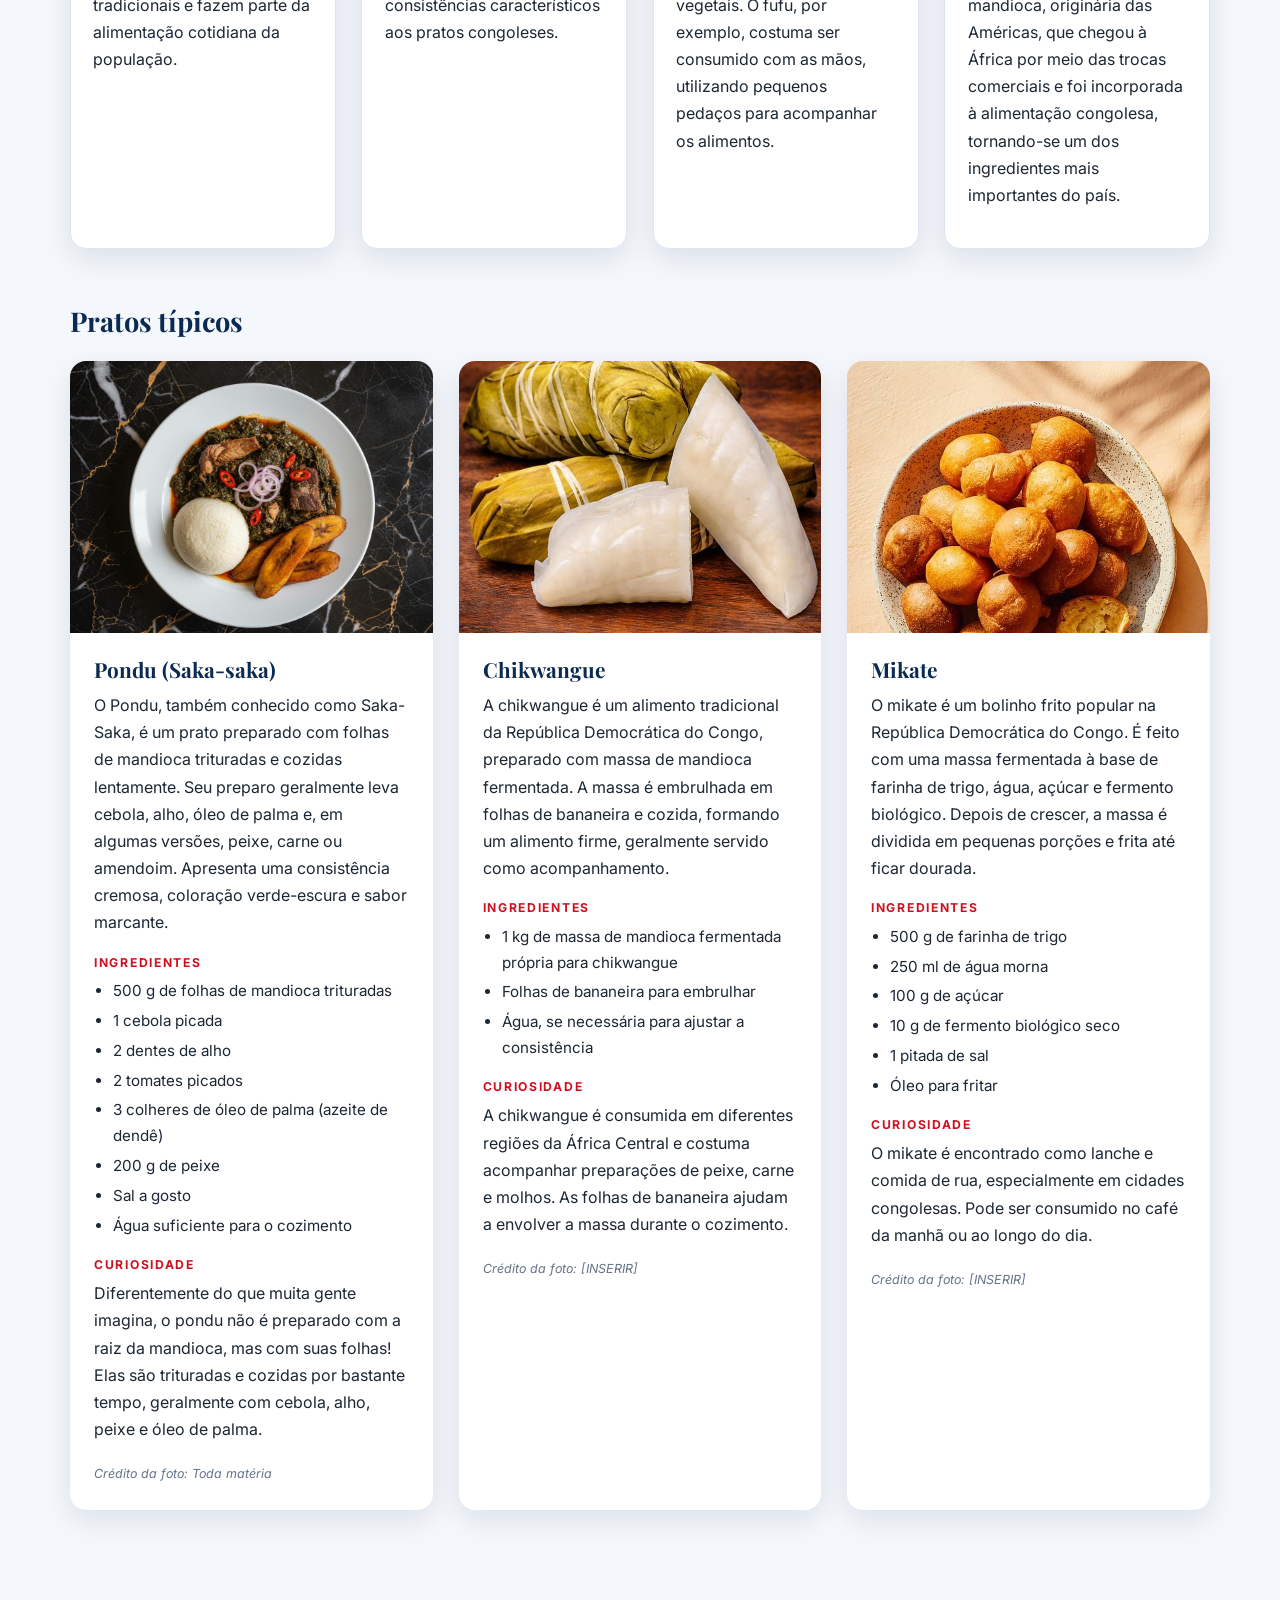
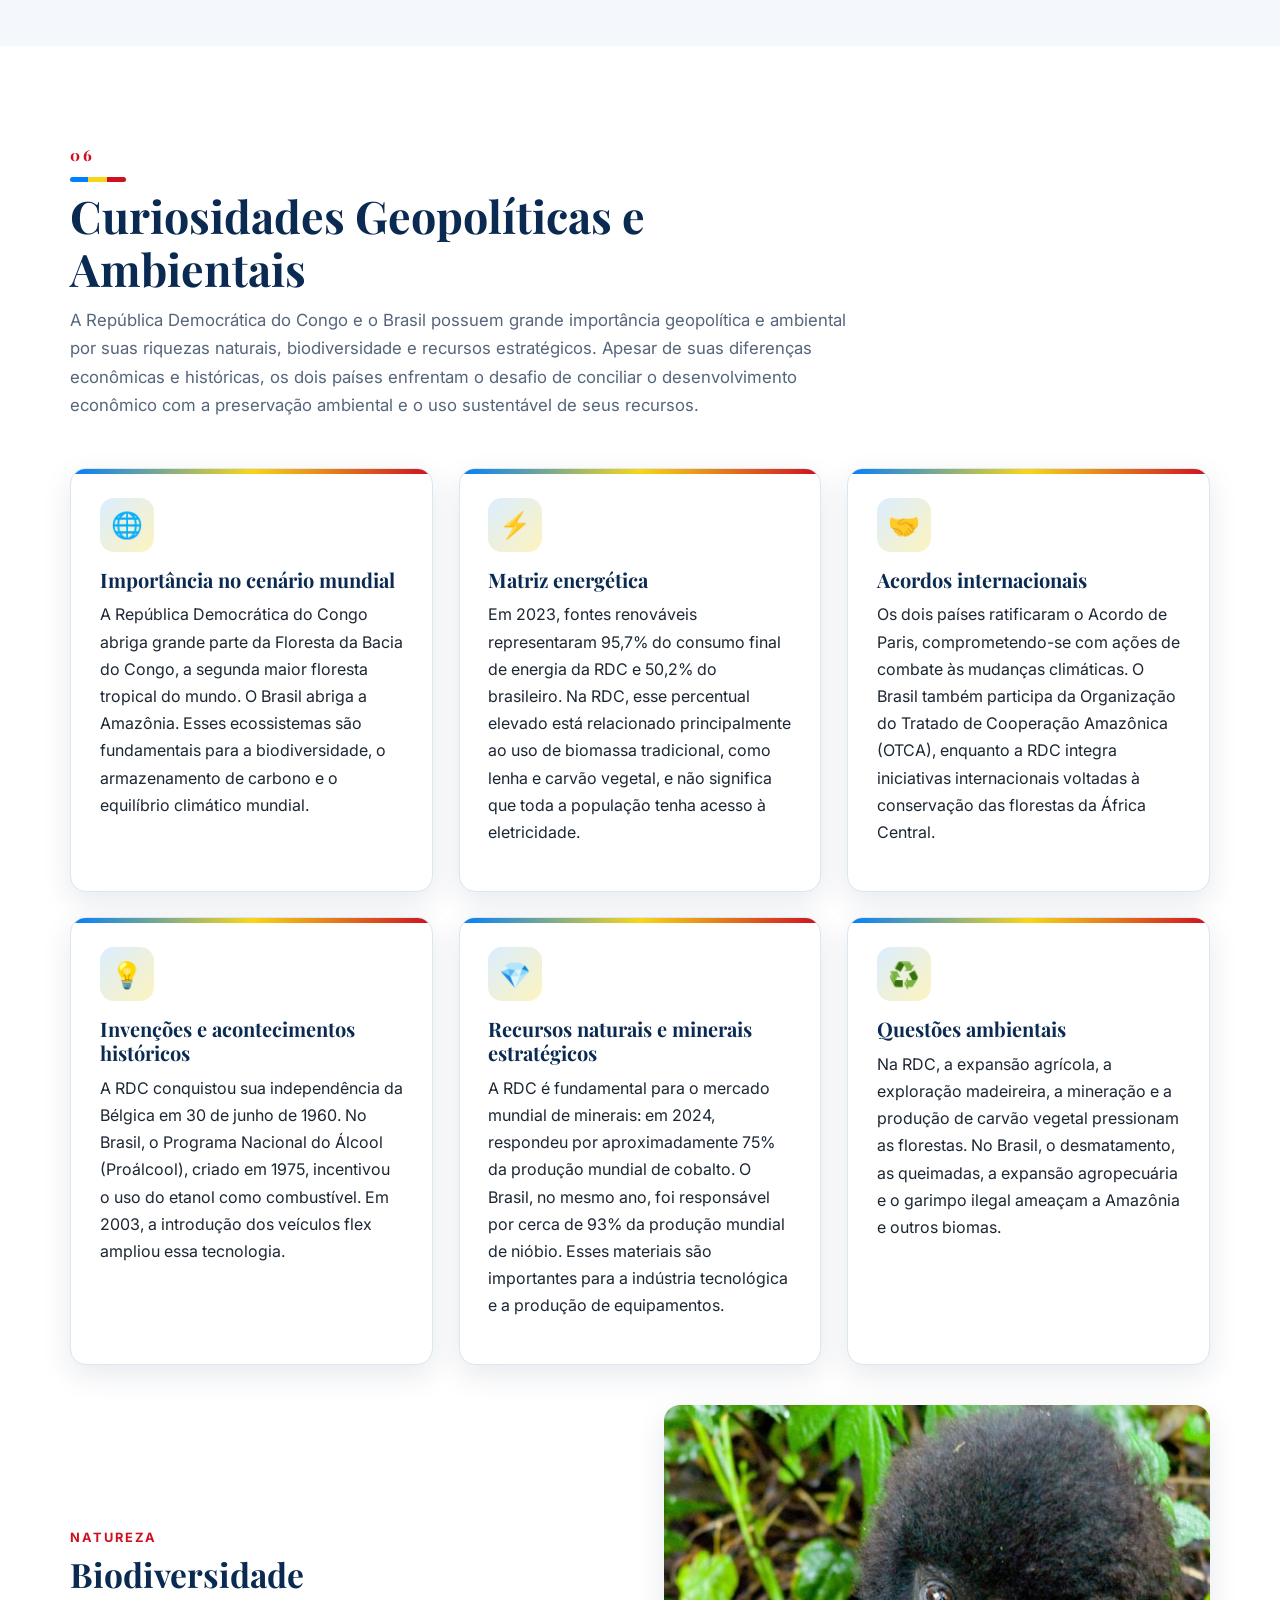
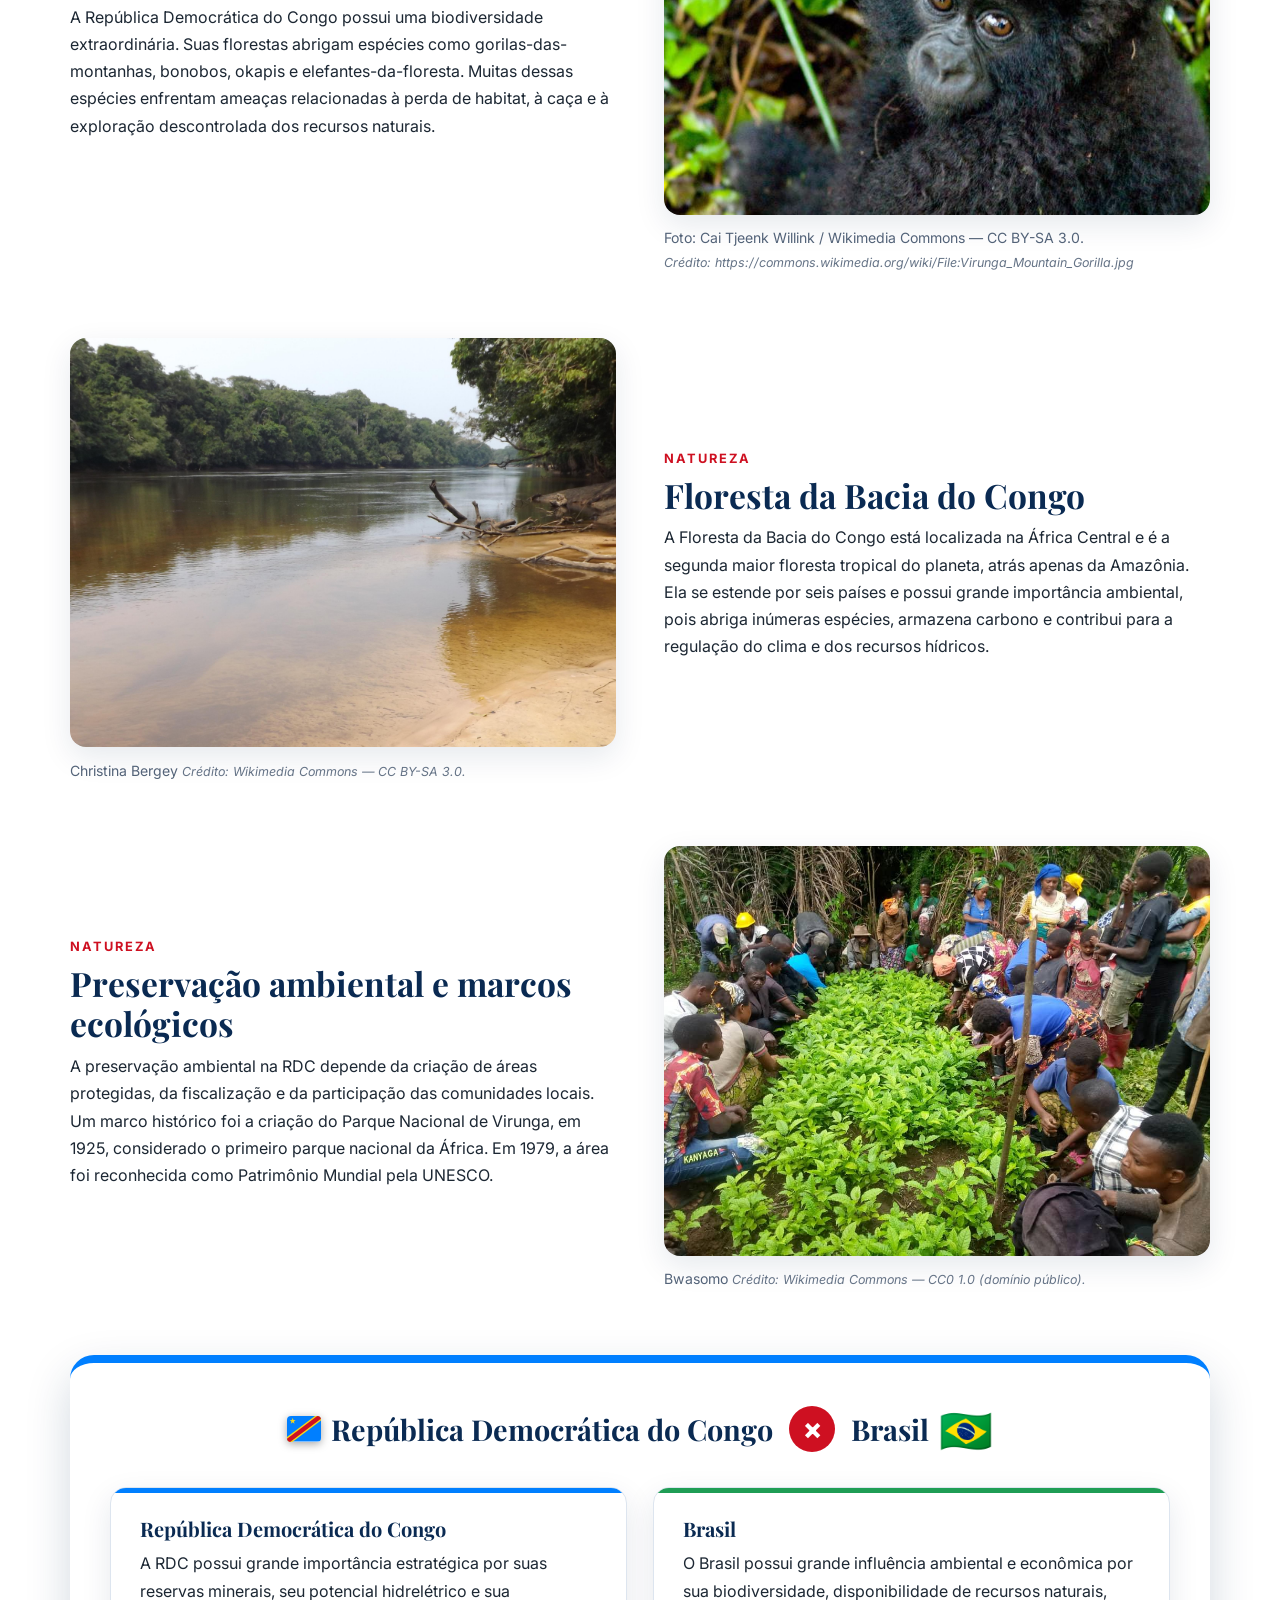
==== commit d0991c9c: "Update index.html" ====
--- a/index.html
+++ b/index.html
@@ -96,7 +96,7 @@
           <span class="numero">02</span>
           <h2>Conhecendo a República Democrática do Congo</h2>
           <!-- [INSERIR TEXTO AQUI] texto de contextualização do país -->
-          <p class="ph-texto">A República Democrática do Congo (RDC) é um país localizado na África Central, conhecido por sua enorme extensão territorial, diversidade cultural e riqueza natural. É o segundo maior país do continente africano e abriga grande parte da Floresta da Bacia do Congo, uma das regiões de maior biodiversidade do planeta. Sua economia possui importantes recursos minerais, como cobre, cobalto e diamantes, além de grande potencial hidrelétrico. Apesar de suas riquezas naturais, o país enfrenta desafios econômicos, sociais e políticos que influenciam seu desenvolvimento.</p>
+          <p>A República Democrática do Congo (RDC) é um país localizado na África Central, conhecido por sua enorme extensão territorial, diversidade cultural e riqueza natural. É o segundo maior país do continente africano e abriga grande parte da Floresta da Bacia do Congo, uma das regiões de maior biodiversidade do planeta. Sua economia possui importantes recursos minerais, como cobre, cobalto e diamantes, além de grande potencial hidrelétrico. Apesar de suas riquezas naturais, o país enfrenta desafios econômicos, sociais e políticos que influenciam seu desenvolvimento.</p>
         </header>
 
         <div class="grade-2">
@@ -104,17 +104,17 @@
           <figure class="foto reveal">
             <div class="foto-box proporcao-4-3">
               <!-- [INSERIR MAPA AQUI]: coloque o arquivo na pasta images e escreva o caminho em src. Ex.: src="images/mapa-politico.jpg" -->
-              <img src="images/RPC.jpg" alt="Danças típicas">
+              <img src="images/RPC.jpg" alt="Mapa da República Democrática do Congo">
               <div class="placeholder"><span class="ph-icone">🗺️</span><strong>[INSERIR MAPA AQUI]</strong><small>Mapa político ou físico · images/mapa.jpg</small></div>
             </div>
-            <figcaption> território da RDC representada com seu território <span class="credito">Fonte/Crédito: veectezy </span></figcaption>
+            <figcaption> território da RDC representada com seu território <span class="credito">Fonte/Crédito: Vecteezy </span></figcaption>
           </figure>
 
           <!-- FOTO DA PAISAGEM -->
           <figure class="foto reveal">
             <div class="foto-box proporcao-4-3">
               <!-- [INSERIR FOTOGRAFIA AQUI]: paisagem representativa. Ex.: src="images/paisagem.jpg" -->
-              <img src="images/vulcao.jpg" alt="Danças típicas">
+              <img src="images/vulcao.jpg" alt="Paisagem vulcânica do leste da RDC">
               <div class="placeholder"><span class="ph-icone">🏞️</span><strong>[INSERIR FOTOGRAFIA AQUI]</strong><small>Paisagem representativa · images/paisagem.jpg</small></div>
             </div>
             <figcaption> Paisagem vulcânica do leste do país. <span class="credito">Fonte/Crédito: Montessori </span></figcaption>
@@ -127,37 +127,37 @@
             <div class="cartao-icone">📍</div>
             <h3>Localização geográfica</h3>
             <!-- [INSERIR TEXTO AQUI] -->
-            <p class="ph-texto">O território congolês é atravessado pela Linha do Equador, o que faz com que o país esteja presente tanto no Hemisfério Norte quanto no Hemisfério Sul. Está inteiramente no Hemisfério Oriental, a leste do Meridiano de Greenwich. Sua capital, Kinshasa, encontra-se na parte oeste do país, às margens do Rio Congo, próximo à fronteira com a República do Congo.</p>
+            <p>O território congolês é atravessado pela Linha do Equador, o que faz com que o país esteja presente tanto no Hemisfério Norte quanto no Hemisfério Sul. Está inteiramente no Hemisfério Oriental, a leste do Meridiano de Greenwich. Sua capital, Kinshasa, encontra-se na parte oeste do país, às margens do Rio Congo, próximo à fronteira com a República do Congo.</p>
           </article>
           <article class="cartao reveal">
             <div class="cartao-icone">🌍</div>
             <h3>Localização no continente africano</h3>
             <!-- [INSERIR TEXTO AQUI] -->
-            <p class="ph-texto">A República Democrática do Congo está localizada na região da África Central, na porção subsaariana do continente africano. É o segundo maior país da África em extensão territorial e ocupa uma posição estratégica na região, fazendo fronteira com nove países. Além disso, possui uma pequena faixa litorânea no Oceano Atlântico, que permite seu acesso ao mar.</p>
+            <p>A República Democrática do Congo está localizada na região da África Central, na porção subsaariana do continente africano. É o segundo maior país da África em extensão territorial e ocupa uma posição estratégica na região, fazendo fronteira com nove países. Além disso, possui uma pequena faixa litorânea no Oceano Atlântico, que permite seu acesso ao mar.</p>
           </article>
           <article class="cartao reveal">
             <div class="cartao-icone">📜</div>
             <h3>Contexto histórico</h3>
             <!-- [INSERIR TEXTO AQUI] -->
-            <p class="ph-texto">A região foi submetida à colonização belga e ficou conhecida como Congo Belga. Após um período de exploração colonial e movimentos pela autonomia, conquistou sua independência em 30 de junho de 1960. Entre 1971 e 1997, o país recebeu o nome de Zaire, voltando posteriormente à denominação República Democrática do Congo.</p>
+            <p>A região foi submetida à colonização belga e ficou conhecida como Congo Belga. Após um período de exploração colonial e movimentos pela autonomia, conquistou sua independência em 30 de junho de 1960. Entre 1971 e 1997, o país recebeu o nome de Zaire, voltando posteriormente à denominação República Democrática do Congo.</p>
           </article>
           <article class="cartao reveal">
             <div class="cartao-icone">📐</div>
             <h3>Características territoriais</h3>
             <!-- [INSERIR TEXTO AQUI] -->
-            <p class="ph-texto">Com aproximadamente 2,345 milhões de km², a RDC é o segundo maior país da África em extensão territorial. Seu relevo apresenta uma grande bacia central, extensas planícies, planaltos e regiões montanhosas, especialmente no leste, próximo à fronteira com Uganda e Ruanda.</p>
+            <p>Com aproximadamente 2,345 milhões de km², a RDC é o segundo maior país da África em extensão territorial. Seu relevo apresenta uma grande bacia central, extensas planícies, planaltos e regiões montanhosas, especialmente no leste, próximo à fronteira com Uganda e Ruanda.</p>
           </article>
           <article class="cartao reveal">
             <div class="cartao-icone">🌦️</div>
             <h3>Clima e vegetação</h3>
             <!-- [INSERIR TEXTO AQUI] -->
-            <p class="ph-texto">O clima predominante é equatorial, caracterizado por temperaturas elevadas, umidade e chuvas frequentes. Nas regiões mais afastadas da Linha do Equador, predominam condições tropicais, com períodos chuvosos e secos. Sua vegetação é marcada por densas florestas tropicais, savanas e áreas alagadas.</p>
+            <p>O clima predominante é equatorial, caracterizado por temperaturas elevadas, umidade e chuvas frequentes. Nas regiões mais afastadas da Linha do Equador, predominam condições tropicais, com períodos chuvosos e secos. Sua vegetação é marcada por densas florestas tropicais, savanas e áreas alagadas.</p>
           </article>
           <article class="cartao reveal">
             <div class="cartao-icone">⛰️</div>
             <h3>Principais características naturais</h3>
             <!-- [INSERIR TEXTO AQUI] -->
-            <p class="ph-texto">A RDC possui uma enorme riqueza natural, destacando-se pelo Rio Congo, pela Floresta da Bacia do Congo e por grandes lagos, como o Tanganica e o Kivu. Seu território também abriga vulcões, montanhas e uma biodiversidade impressionante, com animais como bonobos, gorilas, ocapis e elefantes-da-floresta.</p>
+            <p>A RDC possui uma enorme riqueza natural, destacando-se pelo Rio Congo, pela Floresta da Bacia do Congo e por grandes lagos, como o Tanganica e o Kivu. Seu território também abriga vulcões, montanhas e uma biodiversidade impressionante, com animais como bonobos, gorilas, ocapis e elefantes-da-floresta.</p>
           </article>
         </div>
       </div>
@@ -222,12 +222,12 @@
             <article class="cartao cartao-rdc">
               <h4>República Democrática do Congo</h4>
               <!-- [INSERIR TEXTO AQUI] -->
-              <p class="ph-texto">Gigante da África Central, detentor de grande parte das reservas mundiais de minérios para tecnologia e da segunda maior floresta tropical do planeta, com população estimada em mais de 105 milhões de habitantes.</p>
+              <p>Gigante da África Central, detentor de grande parte das reservas mundiais de minérios para tecnologia e da segunda maior floresta tropical do planeta, com população estimada em mais de 105 milhões de habitantes.</p>
             </article>
             <article class="cartao cartao-br">
               <h4>Brasil</h4>
               <!-- [INSERIR TEXTO AQUI] -->
-              <p class="ph-texto">Maior economia da América do Sul, altamente urbanizado (87%), com matriz econômica diversificada entre agronegócio, indústria e mineração, abrigando a maior floresta tropical do mundo (Amazônia).</p>
+              <p>Maior economia da América do Sul, altamente urbanizado (87%), com matriz econômica diversificada entre agronegócio, indústria e mineração, abrigando a maior floresta tropical do mundo (Amazônia).</p>
             </article>
           </div>
 
@@ -244,7 +244,7 @@
           <span class="numero">04</span>
           <h2>Identidade Cultural</h2>
           <!-- [INSERIR TEXTO AQUI] introdução à cultura -->
-          <p class="ph-texto">A República Democrática do Congo possui uma das culturas mais diversas e ricas do continente africano. Sua identidade cultural foi construída ao longo de muitos anos e é formada por diferentes povos, línguas, tradições e costumes. Essa diversidade pode ser percebida nas danças, nas vestimentas tradicionais, nas músicas, nos instrumentos, nas artes visuais e nos festivais realizados em diferentes regiões do país. Além disso, a existência de centenas de grupos étnicos contribui para a variedade de costumes e formas de expressão presentes na sociedade congolesa. Conhecer esses elementos é importante para compreender melhor a história, as tradições e a riqueza cultural da República Democrática do Congo.</p>
+          <p>A República Democrática do Congo possui uma das culturas mais diversas e ricas do continente africano. Sua identidade cultural foi construída ao longo de muitos anos e é formada por diferentes povos, línguas, tradições e costumes. Essa diversidade pode ser percebida nas danças, nas vestimentas tradicionais, nas músicas, nos instrumentos, nas artes visuais e nos festivais realizados em diferentes regiões do país. Além disso, a existência de centenas de grupos étnicos contribui para a variedade de costumes e formas de expressão presentes na sociedade congolesa. Conhecer esses elementos é importante para compreender melhor a história, as tradições e a riqueza cultural da República Democrática do Congo.</p>
         </header>
 
         <!--
@@ -260,8 +260,8 @@
             <span class="tema-rotulo">4.1</span>
             <h3>Danças típicas</h3>
             <!-- [INSERIR TEXTO AQUI] -->
-            <p class="ph-texto">Rumba congolesa
-É provavelmente a mais famosa. É uma dança acompanhada por música com bastante presença de violão, percussão e canto. Geralmente é dançada em casal e pode aparecer tanto em festas quanto em momentos importantes da comunidade.
+            <p><strong>Rumba congolesa</strong><br>
+É provavelmente a mais famosa. É uma dança acompanhada por música com bastante presença de violão, percussão e canto. Geralmente é dançada em casal e pode aparecer tanto em festas quanto em momentos importantes da comunidade.<br><br>
 A rumba congolesa tem origem ligada à antiga dança nkumba, palavra relacionada à cintura em kikongo. Em 2021, ela foi reconhecida pela UNESCO como Patrimônio Cultural Imaterial da Humanidade.</p>
             <a class="link-externo" href="https://youtu.be/_QweIDkUVCo?si=TzXwAJM0CWhlDdaB" data-link-vazio>▶ Link de video</a>
           </div>
@@ -271,7 +271,7 @@
               <img src="images/dancatipica.jpg" alt="Danças típicas">
               <div class="placeholder"><span class="ph-icone">💃</span><strong>[INSERIR FOTOGRAFIA AQUI]</strong></div>
             </div>
-            <figcaption>[Legenda] <span class="credito">Crédito: https://ich.unesco.org/en/RL/congolese-rumba-01711
+            <figcaption><span class="credito">Crédito: https://ich.unesco.org/en/RL/congolese-rumba-01711
 </span></figcaption>
           </figure>
         </article>
@@ -282,7 +282,7 @@
             <span class="tema-rotulo">4.2</span>
             <h3>Vestimentas tradicionais</h3>
             <!-- [INSERIR TEXTO AQUI] -->
-            <p class="ph-texto">As vestimentas tradicionais da República Democrática do Congo variam de acordo com cada povo e região. Muitas delas utilizam tecidos coloridos, estampas, fibras naturais, colares, pinturas e outros acessórios. Entre os materiais utilizados tradicionalmente está a fibra de ráfia, que pode ser transformada em tecidos e peças utilizadas em cerimônias e manifestações culturais.</p>
+            <p>As vestimentas tradicionais da República Democrática do Congo variam de acordo com cada povo e região. Muitas delas utilizam tecidos coloridos, estampas, fibras naturais, colares, pinturas e outros acessórios. Entre os materiais utilizados tradicionalmente está a fibra de ráfia, que pode ser transformada em tecidos e peças utilizadas em cerimônias e manifestações culturais.</p>
           </div>
           <figure class="foto">
             <div class="foto-box proporcao-4-3">
@@ -290,7 +290,7 @@
               <img src="images/vesimenta.jpg" alt="vestimentas típicas">
               <div class="placeholder"><span class="ph-icone">👘</span><strong>[INSERIR FOTOGRAFIA AQUI]</strong></div>
             </div>
-            <figcaption>[Legenda] <span class="credito">Crédito: https://embassyofdrcongo.com/en/culture </span></figcaption>
+            <figcaption><span class="credito">Crédito: https://embassyofdrcongo.com/en/culture </span></figcaption>
           </figure>
         </article>
 
@@ -300,16 +300,16 @@
             <span class="tema-rotulo">4.3</span>
             <h3>Música e instrumentos musicais</h3>
             <!-- [INSERIR TEXTO AQUI] -->
-            <p class="ph-texto">A música possui grande importância na cultura da República Democrática do Congo. Um dos estilos mais conhecidos é a rumba congolesa, que combina canto, dança e instrumentos musicais. Entre os instrumentos encontrados na cultura congolesa estão tambores, chocalhos, instrumentos de percussão e guitarras. A música está presente em festas, cerimônias e momentos de convivência entre as comunidades.</p>
+            <p>A música possui grande importância na cultura da República Democrática do Congo. Um dos estilos mais conhecidos é a rumba congolesa, que combina canto, dança e instrumentos musicais. Entre os instrumentos encontrados na cultura congolesa estão tambores, chocalhos, instrumentos de percussão e guitarras. A música está presente em festas, cerimônias e momentos de convivência entre as comunidades.</p>
             <a class="link-externo" href="https://youtu.be/DsS1rmZtMsY?si=v_mWz7R-csSUUSZv" data-link-vazio>▶ Video relacionado ao assunto</a>
           </div>
           <figure class="foto">
             <div class="foto-box proporcao-4-3">
               <!-- [INSERIR FOTOGRAFIA AQUI] Ex.: src="images/musica.jpg" -->
-              <img src="images/musica.jpg" alt="Danças típicas">
+              <img src="images/musica.jpg" alt="Música congolesa">
               <div class="placeholder"><span class="ph-icone">🥁</span><strong>[INSERIR FOTOGRAFIA AQUI]</strong></div>
             </div>
-            <figcaption>[Legenda] <span class="credito">Crédito: https://ich.unesco.org/en/RL/congolese-rumba-01711 </span></figcaption>
+            <figcaption><span class="credito">Crédito: https://ich.unesco.org/en/RL/congolese-rumba-01711 </span></figcaption>
           </figure>
         </article>
 
@@ -319,15 +319,15 @@
             <span class="tema-rotulo">4.4</span>
             <h3>Artes visuais</h3>
             <!-- [INSERIR TEXTO AQUI] -->
-            <p class="ph-texto">As artes visuais da República Democrática do Congo são marcadas pela produção de máscaras, esculturas, tecidos, cerâmicas e objetos artesanais. Diferentes povos desenvolveram estilos próprios, utilizando materiais encontrados na natureza. As máscaras e esculturas podem ter funções religiosas, sociais e cerimoniais, além de representarem personagens, ancestrais e elementos importantes para cada comunidade.</p>
+            <p>As artes visuais da República Democrática do Congo são marcadas pela produção de máscaras, esculturas, tecidos, cerâmicas e objetos artesanais. Diferentes povos desenvolveram estilos próprios, utilizando materiais encontrados na natureza. As máscaras e esculturas podem ter funções religiosas, sociais e cerimoniais, além de representarem personagens, ancestrais e elementos importantes para cada comunidade.</p>
           </div>
           <figure class="foto">
             <div class="foto-box proporcao-4-3">
               <!-- [INSERIR FOTOGRAFIA AQUI] Ex.: src="images/artes.jpg" -->
-              <img src="images/artevisu.jpg" alt="Danças típicas">
+              <img src="images/artevisu.jpg" alt="Artes visuais da RDC">
               <div class="placeholder"><span class="ph-icone">🎭</span><strong>[INSERIR FOTOGRAFIA AQUI]</strong></div>
             </div>
-            <figcaption>[Legenda] <span class="credito">Crédito: https://embassyofdrcongo.com/en/culture </span></figcaption>
+            <figcaption><span class="credito">Crédito: https://embassyofdrcongo.com/en/culture </span></figcaption>
           </figure>
         </article>
 
@@ -337,16 +337,16 @@
             <span class="tema-rotulo">4.5</span>
             <h3>Festivais e manifestações culturais</h3>
             <!-- [INSERIR TEXTO AQUI] -->
-            <p class="ph-texto">Os festivais e as manifestações culturais da República Democrática do Congo reúnem diferentes formas de expressão, como música, dança, roupas, artes e tradições populares. Esses eventos são importantes para preservar e transmitir os costumes entre as gerações. Em cidades como Kinshasa, festivais de música e arte também ajudam a divulgar a cultura congolesa para outras partes do mundo.</p>
+            <p>Os festivais e as manifestações culturais da República Democrática do Congo reúnem diferentes formas de expressão, como música, dança, roupas, artes e tradições populares. Esses eventos são importantes para preservar e transmitir os costumes entre as gerações. Em cidades como Kinshasa, festivais de música e arte também ajudam a divulgar a cultura congolesa para outras partes do mundo.</p>
             <a class="link-externo" href="https://youtu.be/mLVZ3Yyl_ck?si=PjfqQeZcJGMZ1HRm" data-link-vazio>▶Video relacionado ao assunto</a>
           </div>
           <figure class="foto">
             <div class="foto-box proporcao-4-3">
               <!-- [INSERIR FOTOGRAFIA AQUI] Ex.: src="images/festival.jpg" -->
-              <img src="images/festival.jpg" alt="Danças típicas">
+              <img src="images/festival.jpg" alt="Festival cultural">
               <div class="placeholder"><span class="ph-icone">🎉</span><strong>[INSERIR FOTOGRAFIA AQUI]</strong></div>
             </div>
-            <figcaption>[Legenda] <span class="credito">Crédito: https://www.unesco.org/en/creative-cities/kinshasa </span></figcaption>
+            <figcaption><span class="credito">Crédito: https://www.unesco.org/en/creative-cities/kinshasa </span></figcaption>
           </figure>
         </article>
 
@@ -356,15 +356,15 @@
             <span class="tema-rotulo">4.6</span>
             <h3>Diversidade étnica e linguística</h3>
             <!-- [INSERIR TEXTO AQUI] -->
-            <p class="ph-texto">A República Democrática do Congo possui uma grande diversidade étnica e linguística, com mais de 450 grupos étnicos. Entre os principais povos estão os Luba, Mongo, Kongo e Mangbetu-Azande. O francês é a língua oficial do país, enquanto o lingala, suaíli, kikongo e tshiluba são algumas das principais línguas nacionais. Essa diversidade contribui para a riqueza cultural da RDC.</p>
+            <p>A República Democrática do Congo possui uma grande diversidade étnica e linguística, com mais de 450 grupos étnicos. Entre os principais povos estão os Luba, Mongo, Kongo e Mangbetu-Azande. O francês é a língua oficial do país, enquanto o lingala, suaíli, kikongo e tshiluba são algumas das principais línguas nacionais. Essa diversidade contribui para a riqueza cultural da RDC.</p>
           </div>
           <figure class="foto">
             <div class="foto-box proporcao-4-3">
               <!-- [INSERIR FOTOGRAFIA AQUI] Ex.: src="images/diversidade.jpg" -->
-              <img src="images/diversidade.jpg" alt="Danças típicas">
+              <img src="images/diversidade.jpg" alt="Diversidade étnica e linguística">
               <div class="placeholder"><span class="ph-icone">🗣️</span><strong>[INSERIR FOTOGRAFIA AQUI]</strong></div>
             </div>
-            <figcaption>[Legenda] <span class="credito">Crédito: https://www.ambardcbresil.org/culture-et-education </span></figcaption>
+            <figcaption><span class="credito">Crédito: https://www.ambardcbresil.org/culture-et-education </span></figcaption>
           </figure>
         </article>
 
@@ -391,14 +391,14 @@
           <span class="numero">05</span>
           <h2>Culinária</h2>
           <!-- [INSERIR TEXTO AQUI] introdução à gastronomia -->
-          <p class="ph-texto">A culinária da República Democrática do Congo é bastante diversificada e está profundamente ligada à cultura, à história e aos recursos naturais do país. Seus pratos tradicionais utilizam ingredientes encontrados na região, como mandioca, peixes dos rios e lagos, vegetais e frutas tropicais. Entre as preparações mais conhecidas estão o pondu (ou saka-saka), o fufu, a chikwangue e o frango ao molho de moambe.</p>
+          <p>A culinária da República Democrática do Congo é bastante diversificada e está profundamente ligada à cultura, à história e aos recursos naturais do país. Seus pratos tradicionais utilizam ingredientes encontrados na região, como mandioca, peixes dos rios e lagos, vegetais e frutas tropicais. Entre as preparações mais conhecidas estão o pondu (ou saka-saka), o fufu, a chikwangue e o frango ao molho de moambe.</p>
         </header>
 
         <div class="grade-4">
-          <article class="cartao cartao-mini reveal"><h3>Ingredientes utilizados</h3><!-- [INSERIR TEXTO AQUI] --><p class="ph-texto">A culinária congolesa utiliza principalmente mandioca, milho, banana-da-terra, arroz, peixes de rios e lagos, vegetais e amendoim. Esses alimentos estão presentes em diversos pratos tradicionais e fazem parte da alimentação cotidiana da população.</p></article>
-          <article class="cartao cartao-mini reveal"><h3>Temperos característicos</h3><!-- [INSERIR TEXTO AQUI] --><p class="ph-texto">Entre os temperos mais utilizados estão alho, cebola, pimenta e tomate. O óleo de palma e o amendoim também são importantes na preparação de molhos, proporcionando sabores e consistências característicos aos pratos congoleses.</p></article>
-          <article class="cartao cartao-mini reveal"><h3>Costumes alimentares</h3><!-- [INSERIR TEXTO AQUI] --><p class="ph-texto">As refeições frequentemente são compartilhadas entre familiares e comunidades. É comum consumir acompanhamentos como fufu e chikwangue com molhos, carnes, peixes e vegetais. O fufu, por exemplo, costuma ser consumido com as mãos, utilizando pequenos pedaços para acompanhar os alimentos.</p></article>
-          <article class="cartao cartao-mini reveal"><h3>Influências culturais</h3><!-- [INSERIR TEXTO AQUI] --><p class="ph-texto">A culinária da RDC reflete a diversidade de seus povos e suas tradições regionais. Suas práticas alimentares receberam influências de diferentes culturas ao longo da história. Um exemplo é a mandioca, originária das Américas, que chegou à África por meio das trocas comerciais e foi incorporada à alimentação congolesa, tornando-se um dos ingredientes mais importantes do país.</p></article>
+          <article class="cartao cartao-mini reveal"><h3>Ingredientes utilizados</h3><!-- [INSERIR TEXTO AQUI] --><p>A culinária congolesa utiliza principalmente mandioca, milho, banana-da-terra, arroz, peixes de rios e lagos, vegetais e amendoim. Esses alimentos estão presentes em diversos pratos tradicionais e fazem parte da alimentação cotidiana da população.</p></article>
+          <article class="cartao cartao-mini reveal"><h3>Temperos característicos</h3><!-- [INSERIR TEXTO AQUI] --><p>Entre os temperos mais utilizados estão alho, cebola, pimenta e tomate. O óleo de palma e o amendoim também são importantes na preparação de molhos, proporcionando sabores e consistências característicos aos pratos congoleses.</p></article>
+          <article class="cartao cartao-mini reveal"><h3>Costumes alimentares</h3><!-- [INSERIR TEXTO AQUI] --><p>As refeições frequentemente são compartilhadas entre familiares e comunidades. É comum consumir acompanhamentos como fufu e chikwangue com molhos, carnes, peixes e vegetais. O fufu, por exemplo, costuma ser consumido com as mãos, utilizando pequenos pedaços para acompanhar os alimentos.</p></article>
+          <article class="cartao cartao-mini reveal"><h3>Influências culturais</h3><!-- [INSERIR TEXTO AQUI] --><p>A culinária da RDC reflete a diversidade de seus povos e suas tradições regionais. Suas práticas alimentares receberam influências de diferentes culturas ao longo da história. Um exemplo é a mandioca, originária das Américas, que chegou à África por meio das trocas comerciais e foi incorporada à alimentação congolesa, tornando-se um dos ingredientes mais importantes do país.</p></article>
         </div>
 
         <h3 class="subtitulo reveal">Pratos típicos</h3>
@@ -414,7 +414,6 @@
             <div class="prato-corpo">
               <h4>Pondu (Saka-saka)</h4>
               <p>O Pondu, também conhecido como Saka-Saka, é um prato preparado com folhas de mandioca trituradas e cozidas lentamente. Seu preparo geralmente leva cebola, alho, óleo de palma e, em algumas versões, peixe, carne ou amendoim. Apresenta uma consistência cremosa, coloração verde-escura e sabor marcante.</p>
-              <p class="ph-texto">Foto do prato</p>
               <p class="prato-rotulo">Ingredientes</p>
               <ul class="lista-ingredientes">
                 <li>500 g de folhas de mandioca trituradas</li>
@@ -427,7 +426,7 @@
                 <li>Água suficiente para o cozimento</li>
               </ul>
               <p class="prato-rotulo">Curiosidade</p>
-              <p class="ph-texto">Diferentemente do que muita gente imagina, o pondu não é preparado com a raiz da mandioca, mas com suas folhas! Elas são trituradas e cozidas por bastante tempo, geralmente com cebola, alho, peixe e óleo de palma.</p>
+              <p>Diferentemente do que muita gente imagina, o pondu não é preparado com a raiz da mandioca, mas com suas folhas! Elas são trituradas e cozidas por bastante tempo, geralmente com cebola, alho, peixe e óleo de palma.</p>
               <span class="credito">Crédito da foto: Toda matéria</span>
             </div>
           </article>
@@ -500,17 +499,17 @@
           <span class="numero">06</span>
           <h2>Curiosidades Geopolíticas e Ambientais</h2>
           <!-- [INSERIR TEXTO AQUI] -->
-          <p class="ph-texto">A República Democrática do Congo e o Brasil possuem grande importância geopolítica e ambiental por suas riquezas naturais, biodiversidade e recursos estratégicos. Apesar de suas diferenças econômicas e históricas, os dois países enfrentam o desafio de conciliar o desenvolvimento econômico com a preservação ambiental e o uso sustentável de seus recursos.</p>
+          <p>A República Democrática do Congo e o Brasil possuem grande importância geopolítica e ambiental por suas riquezas naturais, biodiversidade e recursos estratégicos. Apesar de suas diferenças econômicas e históricas, os dois países enfrentam o desafio de conciliar o desenvolvimento econômico com a preservação ambiental e o uso sustentável de seus recursos.</p>
         </header>
 
         <!-- Cartões temáticos (copie um bloco para criar outro) -->
         <div class="grade-3">
-          <article class="cartao reveal"><div class="cartao-icone">🌐</div><h3>Importância no cenário mundial</h3><!-- [INSERIR TEXTO AQUI] --><p class="ph-texto">A República Democrática do Congo abriga grande parte da Floresta da Bacia do Congo, a segunda maior floresta tropical do mundo. O Brasil abriga a Amazônia. Esses ecossistemas são fundamentais para a biodiversidade, o armazenamento de carbono e o equilíbrio climático mundial.</p></article>
-          <article class="cartao reveal"><div class="cartao-icone">⚡</div><h3>Matriz energética</h3><!-- [INSERIR TEXTO AQUI] --><p class="ph-texto">Em 2023, fontes renováveis representaram 95,9% do consumo final de energia da RDC e 50,2% do brasileiro. Na RDC, esse percentual elevado está relacionado principalmente ao uso de biomassa tradicional, como lenha e carvão vegetal, e não significa que toda a população tenha acesso à eletricidade.</p></article>
-          <article class="cartao reveal"><div class="cartao-icone">🤝</div><h3>Acordos internacionais</h3><!-- [INSERIR TEXTO AQUI] --><p class="ph-texto">Os dois países ratificaram o Acordo de Paris, comprometendo-se com ações de combate às mudanças climáticas. O Brasil também participa da Organização do Tratado de Cooperação Amazônica (OTCA), enquanto a RDC integra iniciativas internacionais voltadas à conservação das florestas da África Central.</p></article>
-          <article class="cartao reveal"><div class="cartao-icone">💡</div><h3>Invenções e acontecimentos históricos</h3><!-- [INSERIR TEXTO AQUI] --><p class="ph-texto">A RDC conquistou sua independência da Bélgica em 30 de junho de 1960. No Brasil, o Programa Nacional do Álcool (Proálcool), criado em 1975, incentivou o uso do etanol como combustível. Em 2003, a introdução dos veículos flex ampliou essa tecnologia.</p></article>
-          <article class="cartao reveal"><div class="cartao-icone">💎</div><h3>Recursos naturais e minerais estratégicos</h3><!-- [INSERIR TEXTO AQUI] --><p class="ph-texto">A RDC é fundamental para o mercado mundial de minerais: em 2024, respondeu por aproximadamente 75% da produção mundial de cobalto. O Brasil, no mesmo ano, foi responsável por cerca de 93% da produção mundial de nióbio. Esses materiais são importantes para a indústria tecnológica e a produção de equipamentos.</p></article>
-          <article class="cartao reveal"><div class="cartao-icone">♻️</div><h3>Questões ambientais</h3><!-- [INSERIR TEXTO AQUI] --><p class="ph-texto">Na RDC, a expansão agrícola, a exploração madeireira, a mineração e a produção de carvão vegetal pressionam as florestas. No Brasil, o desmatamento, as queimadas, a expansão agropecuária e o garimpo ilegal ameaçam a Amazônia e outros biomas.</p></article>
+          <article class="cartao reveal"><div class="cartao-icone">🌐</div><h3>Importância no cenário mundial</h3><!-- [INSERIR TEXTO AQUI] --><p>A República Democrática do Congo abriga grande parte da Floresta da Bacia do Congo, a segunda maior floresta tropical do mundo. O Brasil abriga a Amazônia. Esses ecossistemas são fundamentais para a biodiversidade, o armazenamento de carbono e o equilíbrio climático mundial.</p></article>
+          <article class="cartao reveal"><div class="cartao-icone">⚡</div><h3>Matriz energética</h3><!-- [INSERIR TEXTO AQUI] --><p>Em 2023, fontes renováveis representaram 95,7% do consumo final de energia da RDC e 50,2% do brasileiro. Na RDC, esse percentual elevado está relacionado principalmente ao uso de biomassa tradicional, como lenha e carvão vegetal, e não significa que toda a população tenha acesso à eletricidade.</p></article>
+          <article class="cartao reveal"><div class="cartao-icone">🤝</div><h3>Acordos internacionais</h3><!-- [INSERIR TEXTO AQUI] --><p>Os dois países ratificaram o Acordo de Paris, comprometendo-se com ações de combate às mudanças climáticas. O Brasil também participa da Organização do Tratado de Cooperação Amazônica (OTCA), enquanto a RDC integra iniciativas internacionais voltadas à conservação das florestas da África Central.</p></article>
+          <article class="cartao reveal"><div class="cartao-icone">💡</div><h3>Invenções e acontecimentos históricos</h3><!-- [INSERIR TEXTO AQUI] --><p>A RDC conquistou sua independência da Bélgica em 30 de junho de 1960. No Brasil, o Programa Nacional do Álcool (Proálcool), criado em 1975, incentivou o uso do etanol como combustível. Em 2003, a introdução dos veículos flex ampliou essa tecnologia.</p></article>
+          <article class="cartao reveal"><div class="cartao-icone">💎</div><h3>Recursos naturais e minerais estratégicos</h3><!-- [INSERIR TEXTO AQUI] --><p>A RDC é fundamental para o mercado mundial de minerais: em 2024, respondeu por aproximadamente 75% da produção mundial de cobalto. O Brasil, no mesmo ano, foi responsável por cerca de 93% da produção mundial de nióbio. Esses materiais são importantes para a indústria tecnológica e a produção de equipamentos.</p></article>
+          <article class="cartao reveal"><div class="cartao-icone">♻️</div><h3>Questões ambientais</h3><!-- [INSERIR TEXTO AQUI] --><p>Na RDC, a expansão agrícola, a exploração madeireira, a mineração e a produção de carvão vegetal pressionam as florestas. No Brasil, o desmatamento, as queimadas, a expansão agropecuária e o garimpo ilegal ameaçam a Amazônia e outros biomas.</p></article>
         </div>
 
         <!-- Biodiversidade + Floresta da Bacia do Congo (texto + foto) -->
@@ -519,7 +518,7 @@
             <span class="tema-rotulo">Natureza</span>
             <h3>Biodiversidade</h3>
             <!-- [INSERIR TEXTO AQUI] -->
-            <p class="ph-texto">A República Democrática do Congo possui uma biodiversidade extraordinária. Suas florestas abrigam espécies como gorilas-das-montanhas, bonobos, okapis e elefantes-da-floresta. Muitas dessas espécies enfrentam ameaças relacionadas à perda de habitat, à caça e à exploração descontrolada dos recursos naturais.</p>
+            <p>A República Democrática do Congo possui uma biodiversidade extraordinária. Suas florestas abrigam espécies como gorilas-das-montanhas, bonobos, okapis e elefantes-da-floresta. Muitas dessas espécies enfrentam ameaças relacionadas à perda de habitat, à caça e à exploração descontrolada dos recursos naturais.</p>
           </div>
           <figure class="foto">
             <div class="foto-box proporcao-4-3">
@@ -527,7 +526,7 @@
               <img src="images/macaco.jpg" alt="gorila-das-montanhas no Parque Nacional de Virunga.">
               <div class="placeholder"><span class="ph-icone">🦍</span><strong>[INSERIR FOTOGRAFIA AQUI]</strong></div>
             </div>
-            <figcaption>Foto: Cai Tjeenk Willink / Wikimedia Commons — CC BY-SA 3.0. <span class="credito">Crédito: https://commons.wikimedia.org/wiki/File:Virunga_Mountain_Gorilla.jpg?utm_source=chatgpt.com</span></figcaption>
+            <figcaption>Foto: Cai Tjeenk Willink / Wikimedia Commons — CC BY-SA 3.0. <span class="credito">Crédito: https://commons.wikimedia.org/wiki/File:Virunga_Mountain_Gorilla.jpg</span></figcaption>
           </figure>
         </article>
 
@@ -536,7 +535,7 @@
             <span class="tema-rotulo">Natureza</span>
             <h3>Floresta da Bacia do Congo</h3>
             <!-- [INSERIR TEXTO AQUI] -->
-            <p class="ph-texto">A Floresta da Bacia do Congo está localizada na África Central e é a segunda maior floresta tropical do planeta, atrás apenas da Amazônia. Ela se estende por seis países e possui grande importância ambiental, pois abriga inúmeras espécies, armazena carbono e contribui para a regulação do clima e dos recursos hídricos.</p>
+            <p>A Floresta da Bacia do Congo está localizada na África Central e é a segunda maior floresta tropical do planeta, atrás apenas da Amazônia. Ela se estende por seis países e possui grande importância ambiental, pois abriga inúmeras espécies, armazena carbono e contribui para a regulação do clima e dos recursos hídricos.</p>
           </div>
           <figure class="foto">
             <div class="foto-box proporcao-4-3">
@@ -553,7 +552,7 @@
             <span class="tema-rotulo">Natureza</span>
             <h3>Preservação ambiental e marcos ecológicos</h3>
             <!-- [INSERIR TEXTO AQUI] -->
-            <p class="ph-texto">A preservação ambiental na RDC depende da criação de áreas protegidas, da fiscalização e da participação das comunidades locais. Um marco histórico foi a criação do Parque Nacional de Virunga, em 1925, considerado o primeiro parque nacional da África. Em 1979, a área foi reconhecida como Patrimônio Mundial pela UNESCO.</p>
+            <p>A preservação ambiental na RDC depende da criação de áreas protegidas, da fiscalização e da participação das comunidades locais. Um marco histórico foi a criação do Parque Nacional de Virunga, em 1925, considerado o primeiro parque nacional da África. Em 1979, a área foi reconhecida como Patrimônio Mundial pela UNESCO.</p>
           </div>
           <figure class="foto">
             <div class="foto-box proporcao-4-3">
@@ -577,12 +576,12 @@
             <article class="cartao cartao-rdc">
               <h4>República Democrática do Congo</h4>
               <!-- [INSERIR TEXTO AQUI] -->
-              <p class="ph-texto">A RDC possui grande importância estratégica por suas reservas minerais, seu potencial hidrelétrico e sua biodiversidade. O país ocupa uma posição central no mercado internacional de cobalto e abriga parte significativa da Floresta da Bacia do Congo. Entretanto, enfrenta desafios relacionados à infraestrutura, à instabilidade política e à distribuição dos benefícios gerados pela exploração de seus recursos.</p>
+              <p>A RDC possui grande importância estratégica por suas reservas minerais, seu potencial hidrelétrico e sua biodiversidade. O país ocupa uma posição central no mercado internacional de cobalto e abriga parte significativa da Floresta da Bacia do Congo. Entretanto, enfrenta desafios relacionados à infraestrutura, à instabilidade política e à distribuição dos benefícios gerados pela exploração de seus recursos.</p>
             </article>
             <article class="cartao cartao-br">
               <h4>Brasil</h4>
               <!-- [INSERIR TEXTO AQUI] -->
-              <p class="ph-texto">O Brasil possui grande influência ambiental e econômica por sua biodiversidade, disponibilidade de recursos naturais, produção agropecuária e reservas minerais. A Amazônia tem importância mundial para o equilíbrio climático. Entretanto, o país enfrenta problemas como desmatamento, queimadas, garimpo ilegal e expansão desordenada da fronteira agrícola.</p>
+              <p>O Brasil possui grande influência ambiental e econômica por sua biodiversidade, disponibilidade de recursos naturais, produção agropecuária e reservas minerais. A Amazônia tem importância mundial para o equilíbrio climático. Entretanto, o país enfrenta problemas como desmatamento, queimadas, garimpo ilegal e expansão desordenada da fronteira agrícola.</p>
             </article>
           </div>
 
@@ -604,8 +603,8 @@
         </blockquote>
         <div class="conclusao-texto reveal">
           <!-- [INSERIR TEXTO AQUI] sua reflexão final (pode usar vários parágrafos <p>) -->
-          <p class="ph-texto">A República Democrática do Congo nos ensina que um país não pode ser definido apenas por seus problemas. Além dos desafios econômicos, políticos e ambientais, o país possui uma enorme riqueza cultural, com diferentes povos, idiomas, tradições musicais e manifestações artísticas. Sua biodiversidade e seus recursos naturais também demonstram sua grande importância para o mundo.</p>
-          <p class="ph-texto">Ao conhecer melhor o Congo, aprendemos a olhar para a África sem generalizações e estereótipos. Percebemos que, por trás das notícias sobre conflitos e dificuldades, existem sociedades com histórias, conhecimentos e culturas próprias. Portanto, é importante valorizar sua diversidade, compreender seus desafios e reconhecer sua importância histórica, cultural e ambiental.</p>
+          <p>A República Democrática do Congo nos ensina que um país não pode ser definido apenas por seus problemas. Além dos desafios econômicos, políticos e ambientais, o país possui uma enorme riqueza cultural, com diferentes povos, idiomas, tradições musicais e manifestações artísticas. Sua biodiversidade e seus recursos naturais também demonstram sua grande importância para o mundo.</p>
+          <p>Ao conhecer melhor o Congo, aprendemos a olhar para a África sem generalizações e estereótipos. Percebemos que, por trás das notícias sobre conflitos e dificuldades, existem sociedades com histórias, conhecimentos e culturas próprias. Portanto, é importante valorizar sua diversidade, compreender seus desafios e reconhecer sua importância histórica, cultural e ambiental.</p>
         </div>
       </div>
     </section>
@@ -625,22 +624,22 @@
           <li class="referencia reveal">
             <span class="ref-instituicao">Comunidade da África Oriental (EAC)</span>
             <span class="ref-titulo">Democratic Republic of the Congo</span>
-            <a href="https://www.eac.int/eac-partner-states/drcongo?utm_source=" target="_blank" rel="noopener" data-link-vazio>link</a>
+            <a href="https://www.eac.int/eac-partner-states/drcongo" target="_blank" rel="noopener" data-link-vazio>link</a>
           </li>
           <li class="referencia reveal">
             <span class="ref-instituicao">Banco Mundial (World Bank Group)</span>
             <span class="ref-titulo">Climate Risk Country Profile: Congo, Democratic Republic</span>
-            <a href="https://afri-res.uneca.org/sites/default/files/2023-07/15883-wb_congo_democratic_republic_country_profile-web.pdf?utm_source=" target="_blank" rel="noopener" data-link-vazio>Link</a>
+            <a href="https://afri-res.uneca.org/sites/default/files/2023-07/15883-wb_congo_democratic_republic_country_profile-web.pdf" target="_blank" rel="noopener" data-link-vazio>Link</a>
           </li>
           <li class="referencia reveal">
             <span class="ref-instituicao">Ministério Federal Alemão para Cooperação Econômica e Desenvolvimento (BMZ)</span>
             <span class="ref-titulo">Historical Background: Colonial Rule, Dictatorship, Civil War</span>
-            <a href="https://www.bmz.de/en/countries/democratic-republic-of-the-congo/historical-background-56144?utm_source=" target="_blank" rel="noopener" data-link-vazio>link</a>
+            <a href="https://www.bmz.de/en/countries/democratic-republic-of-the-congo/historical-background-56144" target="_blank" rel="noopener" data-link-vazio>link</a>
           </li>
           <li class="referencia reveal">
             <span class="ref-instituicao">Programa das Nações Unidas para o Meio Ambiente (PNUMA/UNEP)</span>
             <span class="ref-titulo">Biodiversity: Democratic Republic of the Congo</span>
-            <a href="https://countries.unepgrid.ch/democratic-republic-congo/biodiversity?utm_source=" target="_blank" rel="noopener" data-link-vazio>link</a>
+            <a href="https://countries.unepgrid.ch/democratic-republic-congo/biodiversity" target="_blank" rel="noopener" data-link-vazio>link</a>
           </li>
         </ol>
       </div>
@@ -675,7 +674,7 @@
       <div>
         <strong class="rodape-titulo">Equipe</strong>
         <!-- [INSERIR NOMES DOS ALUNOS, TURMA, PROFESSOR(A), ESCOLA E ANO AQUI] -->
-        <p class="ph-texto"> Valter, Carlos, Thiago, Ruan, Daniel, Rafael, Pedro, 2 ano eletrotécnica 807</p>
+        <p> Valter, Carlos, Thiago, Ruan, Daniel, Rafael, Pedro, 2 ano eletrotécnica 807</p>
       </div>
     </div>
     <div class="rodape-faixa"></div>
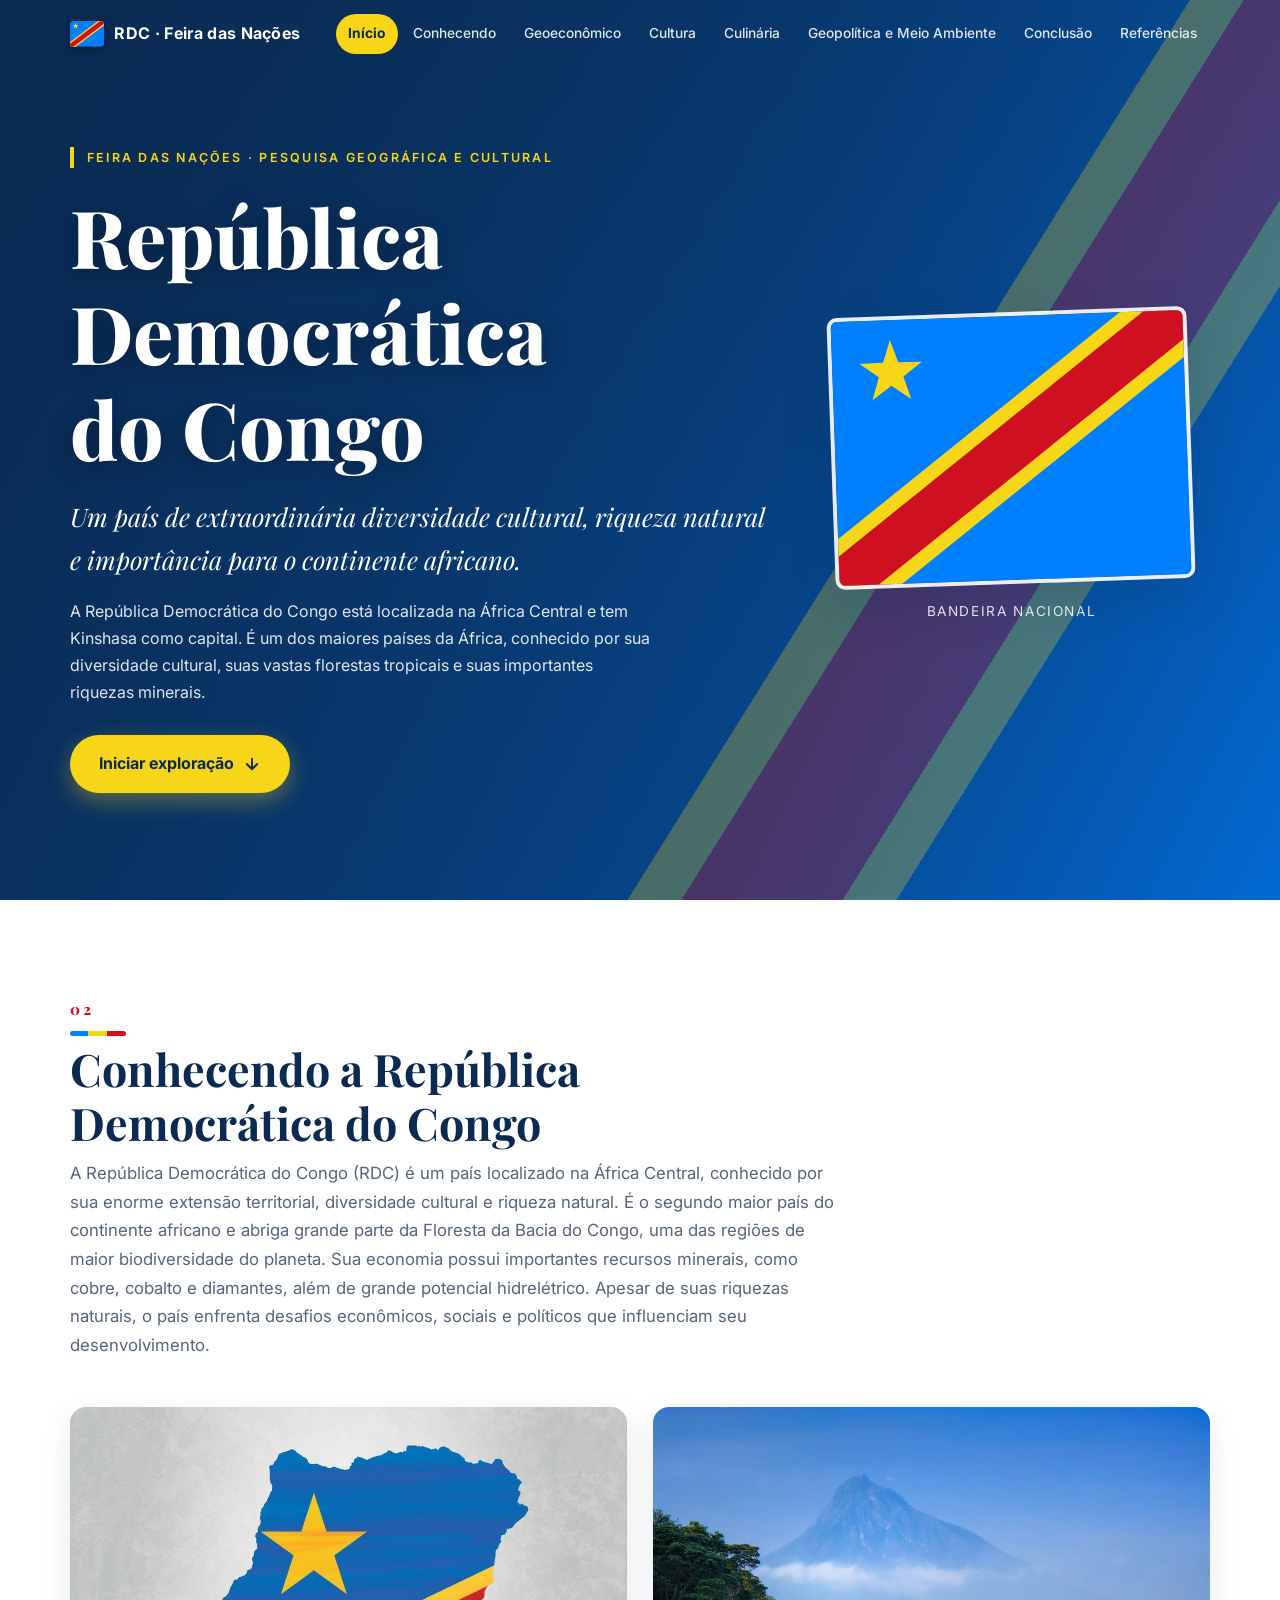
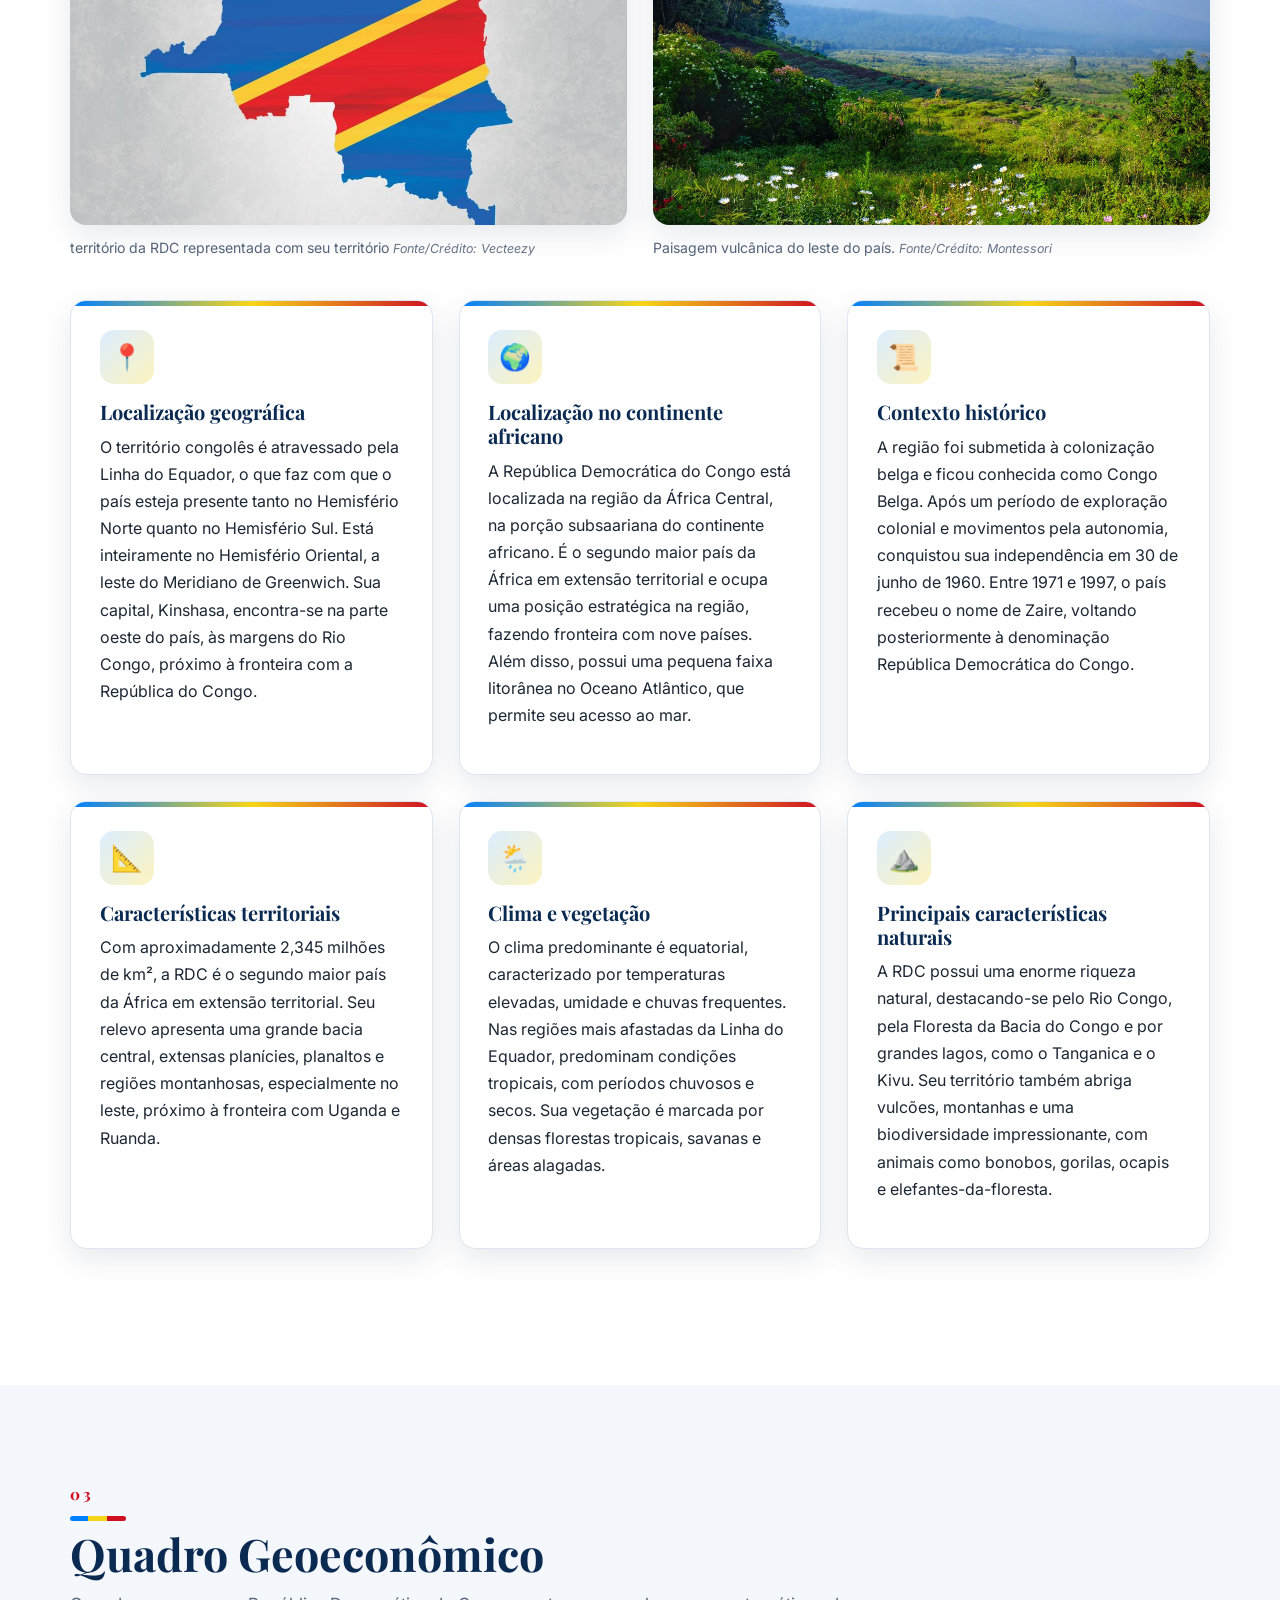
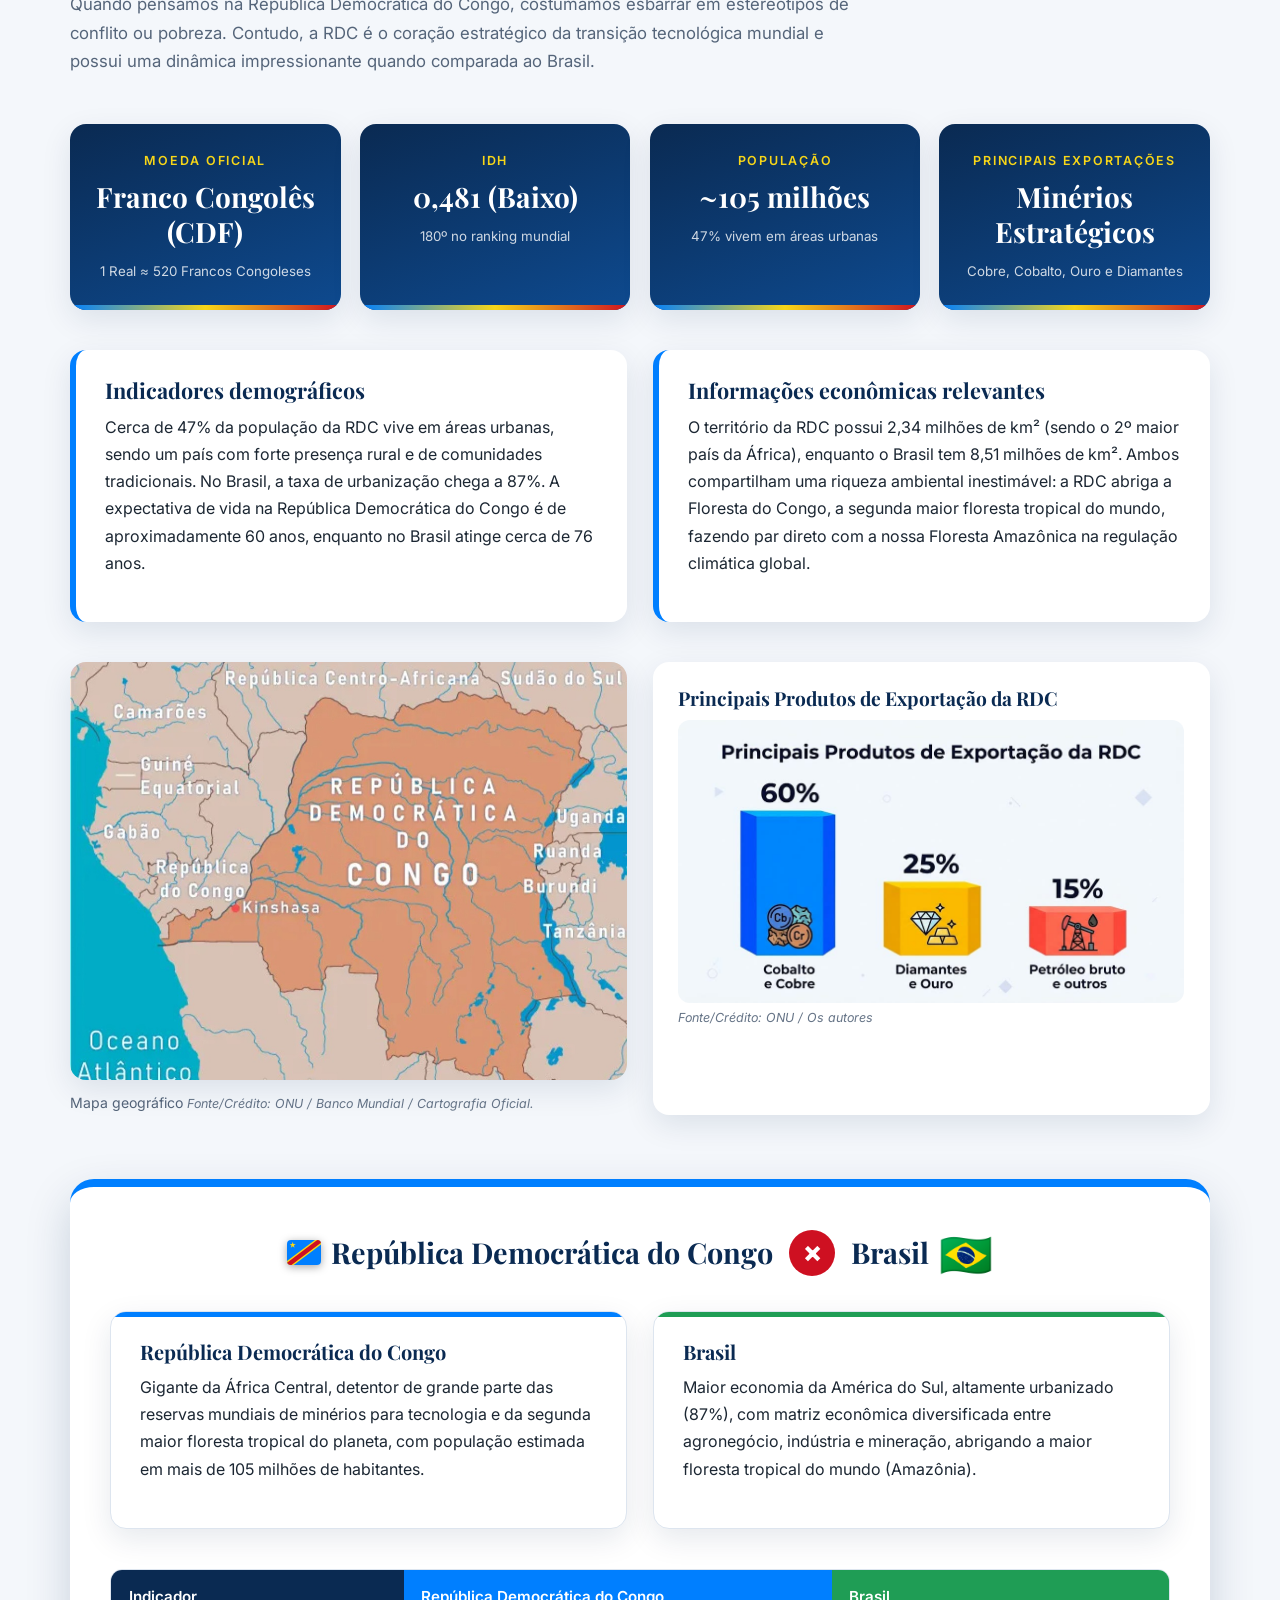
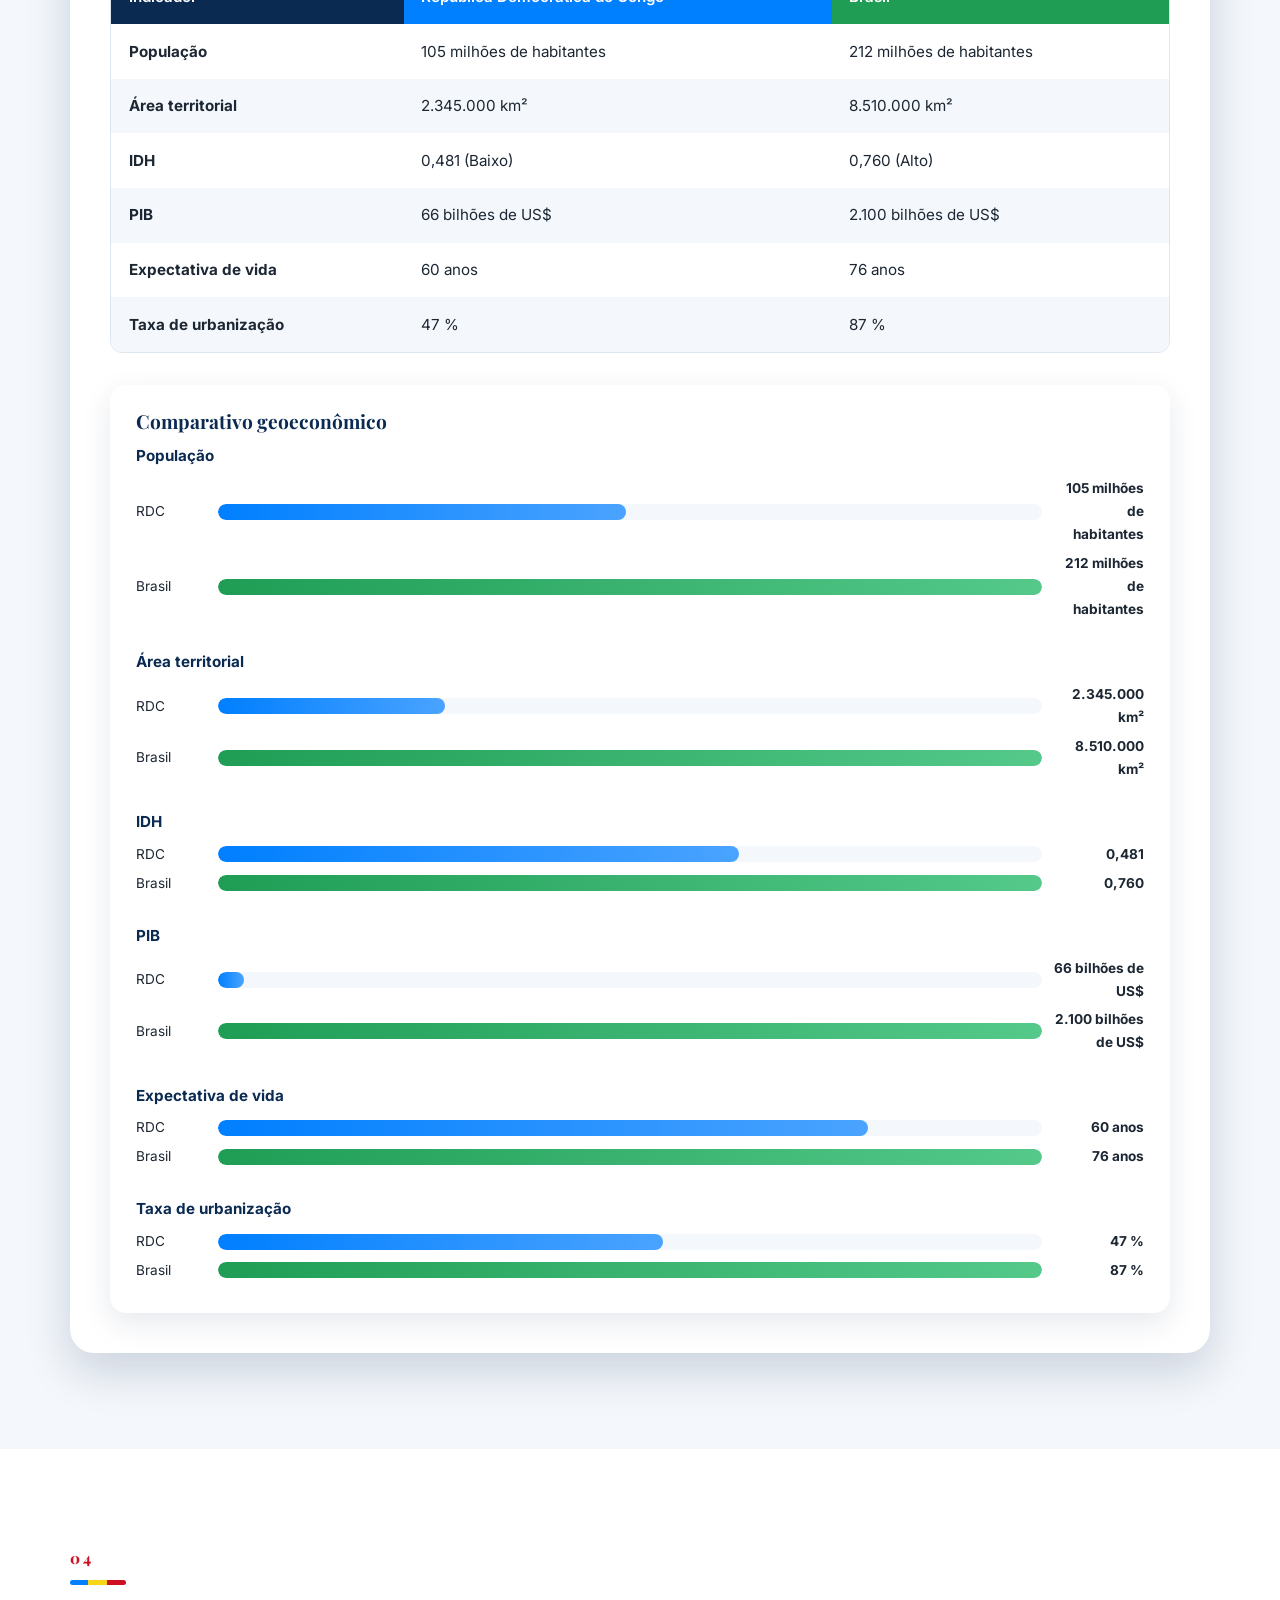
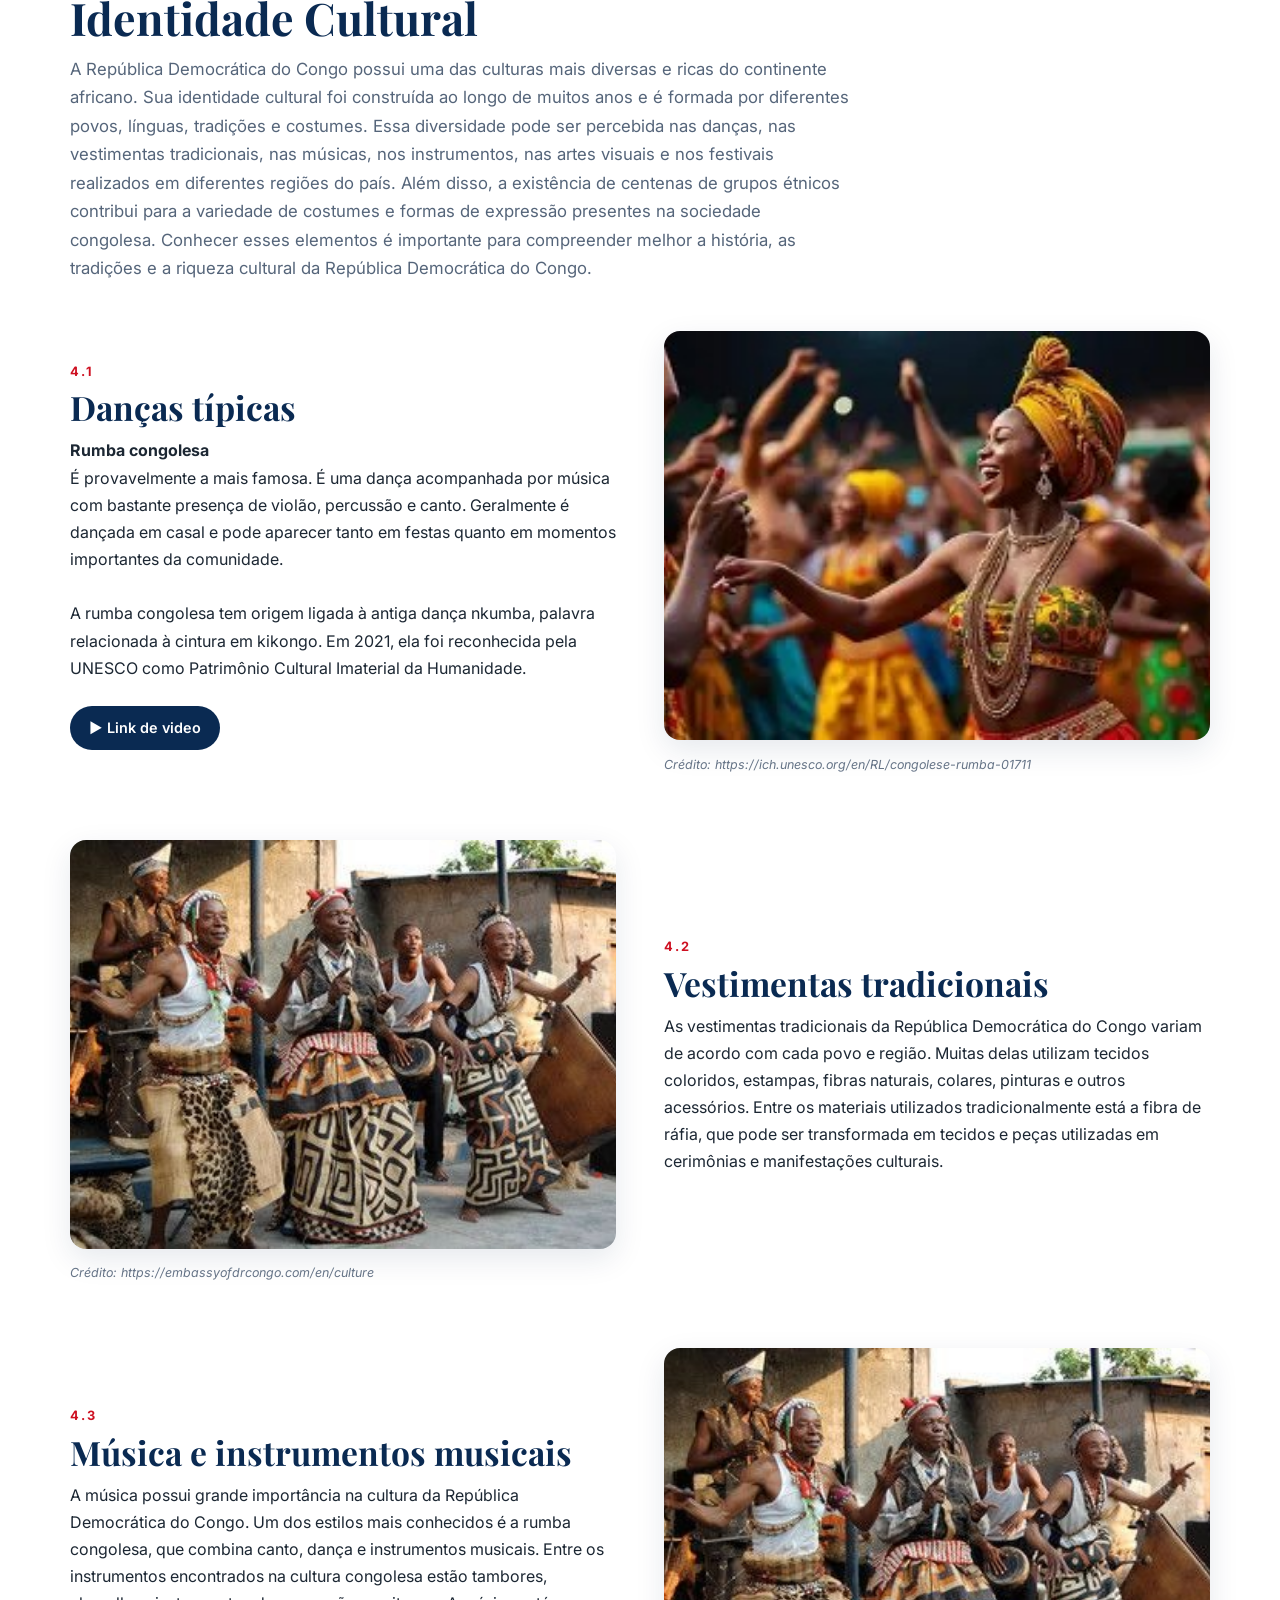
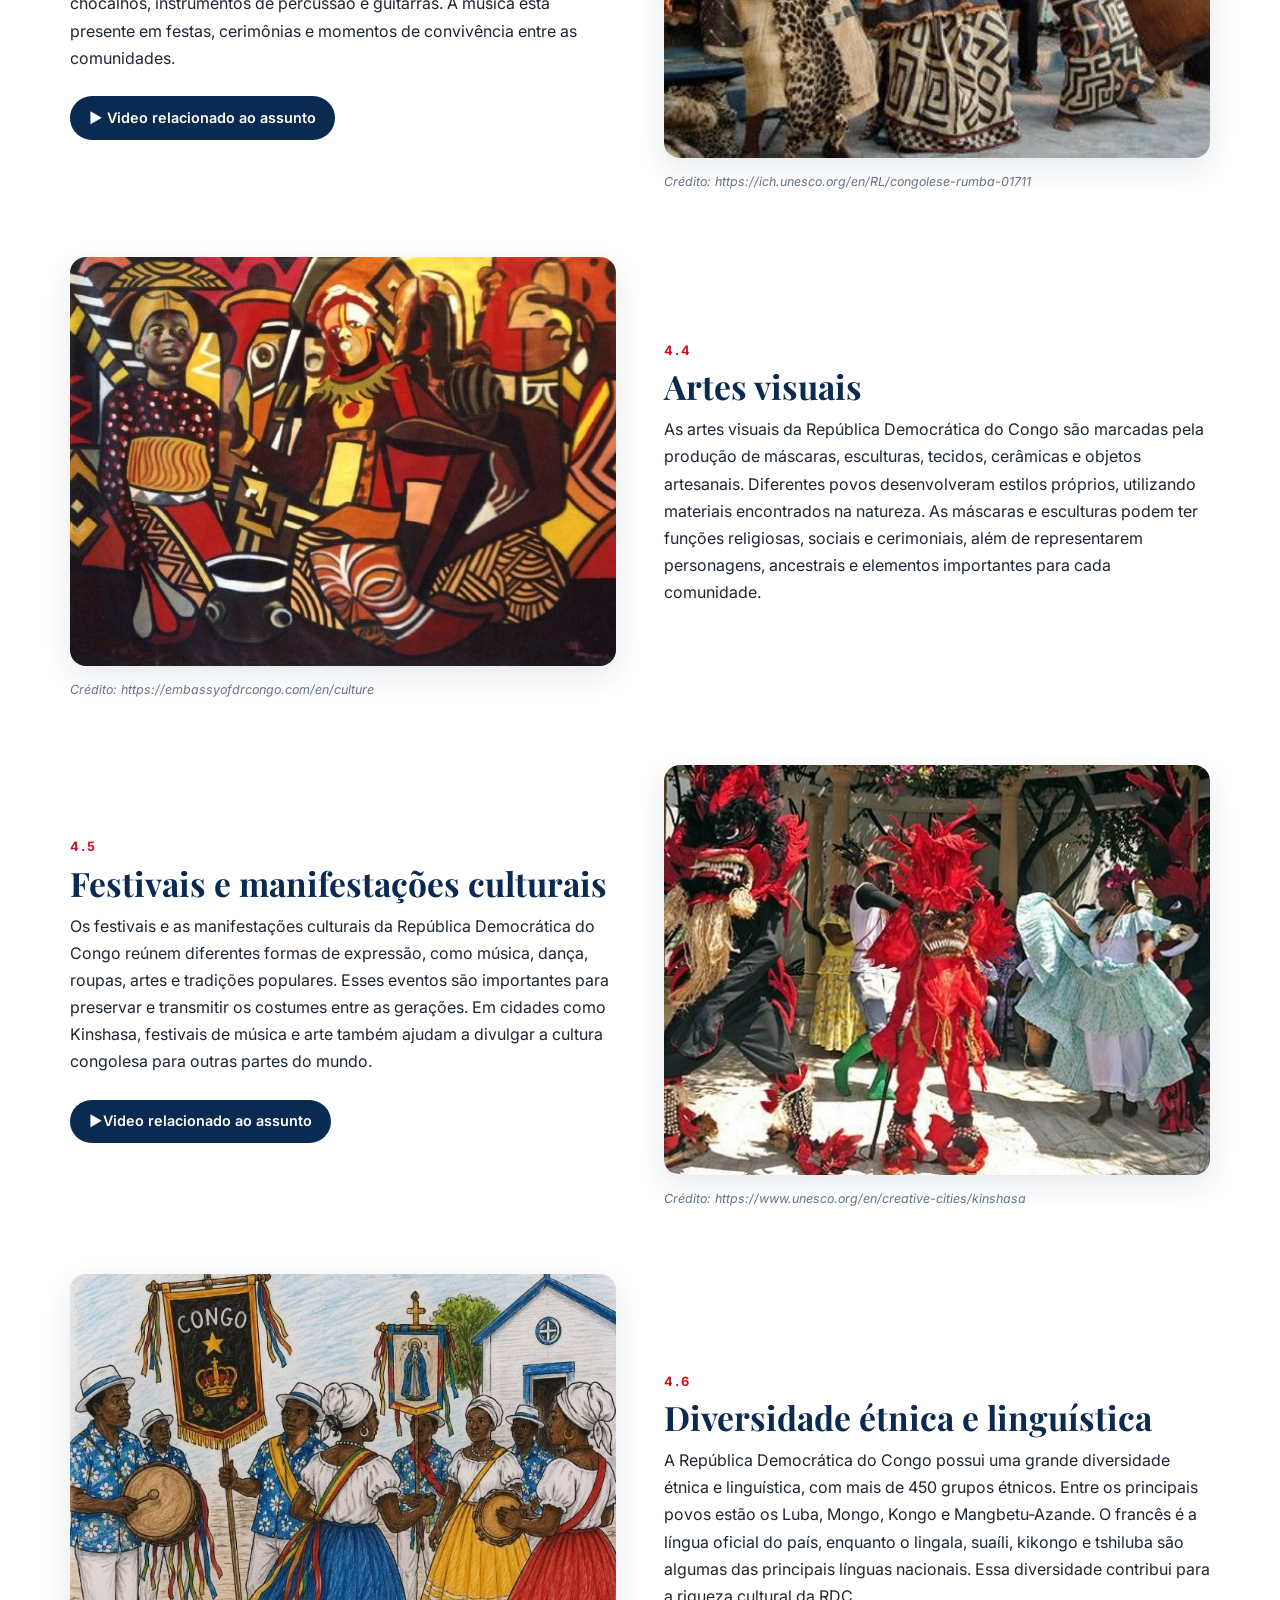
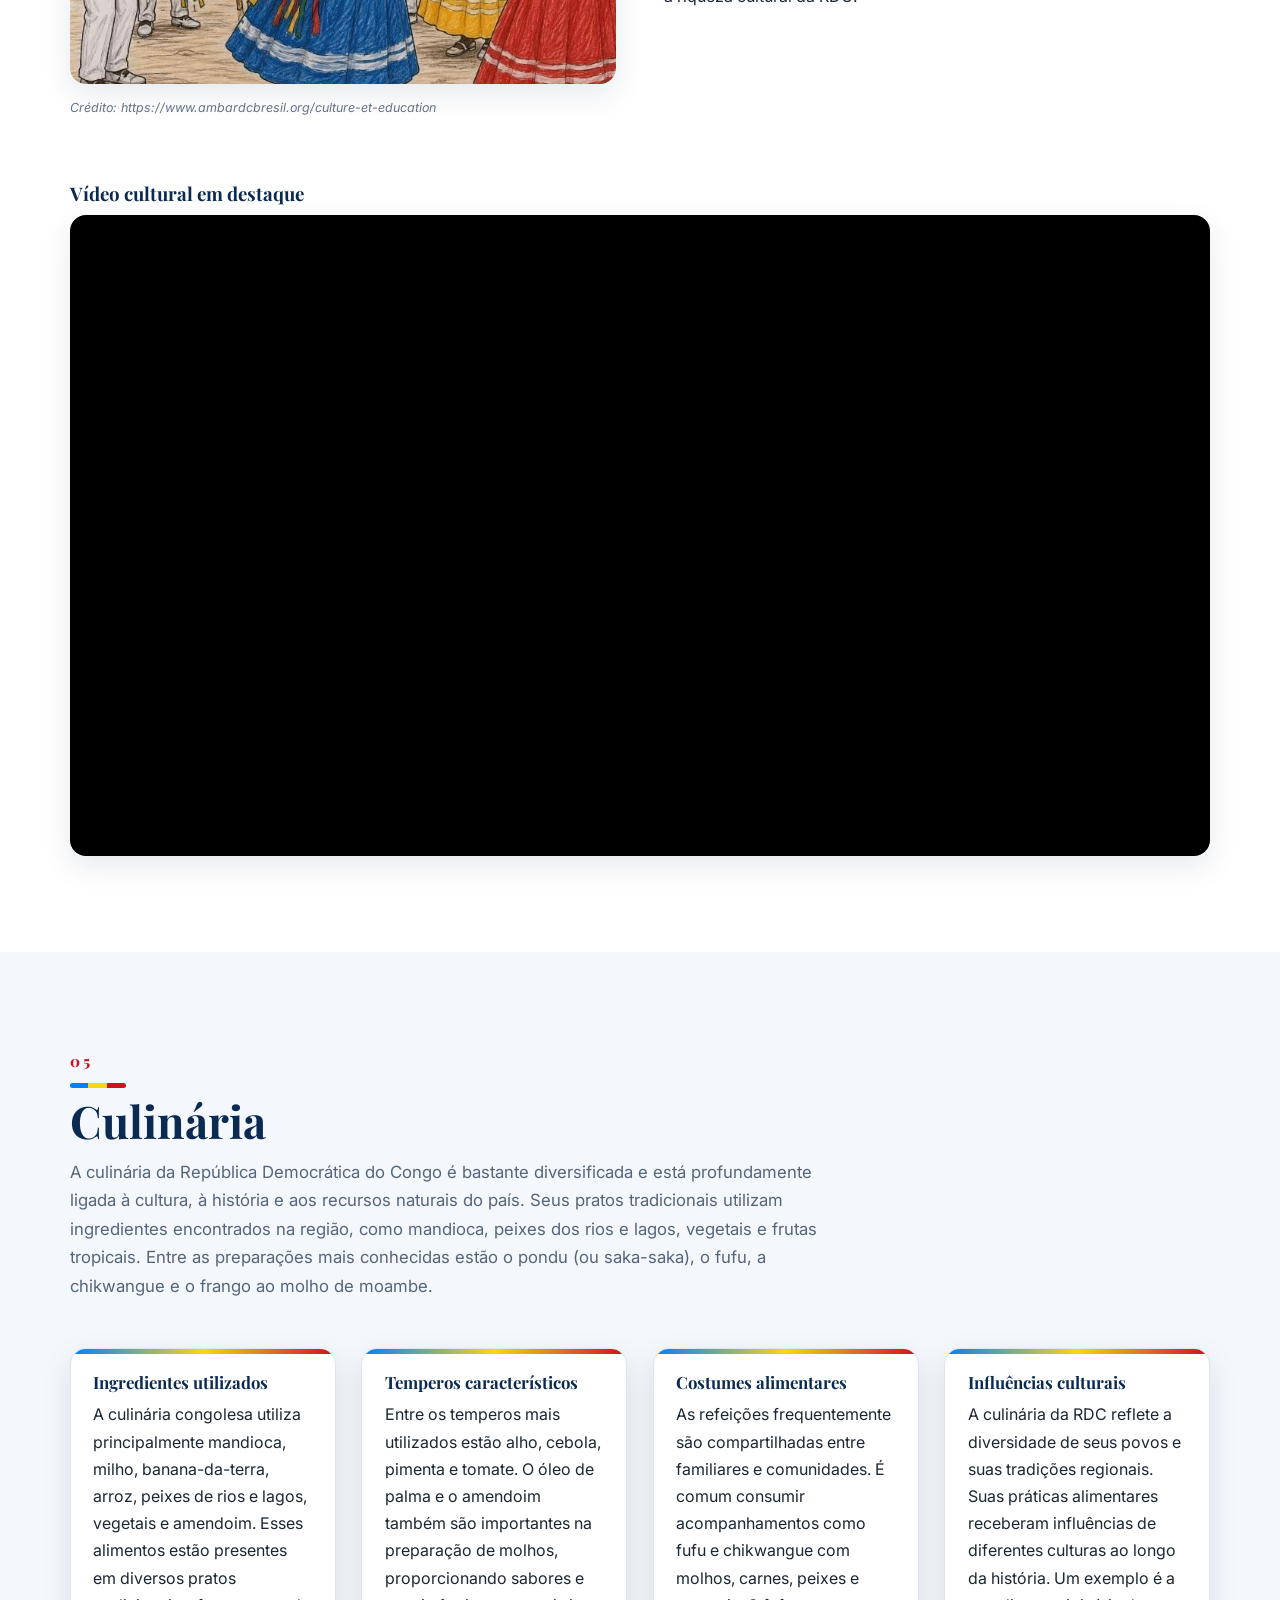
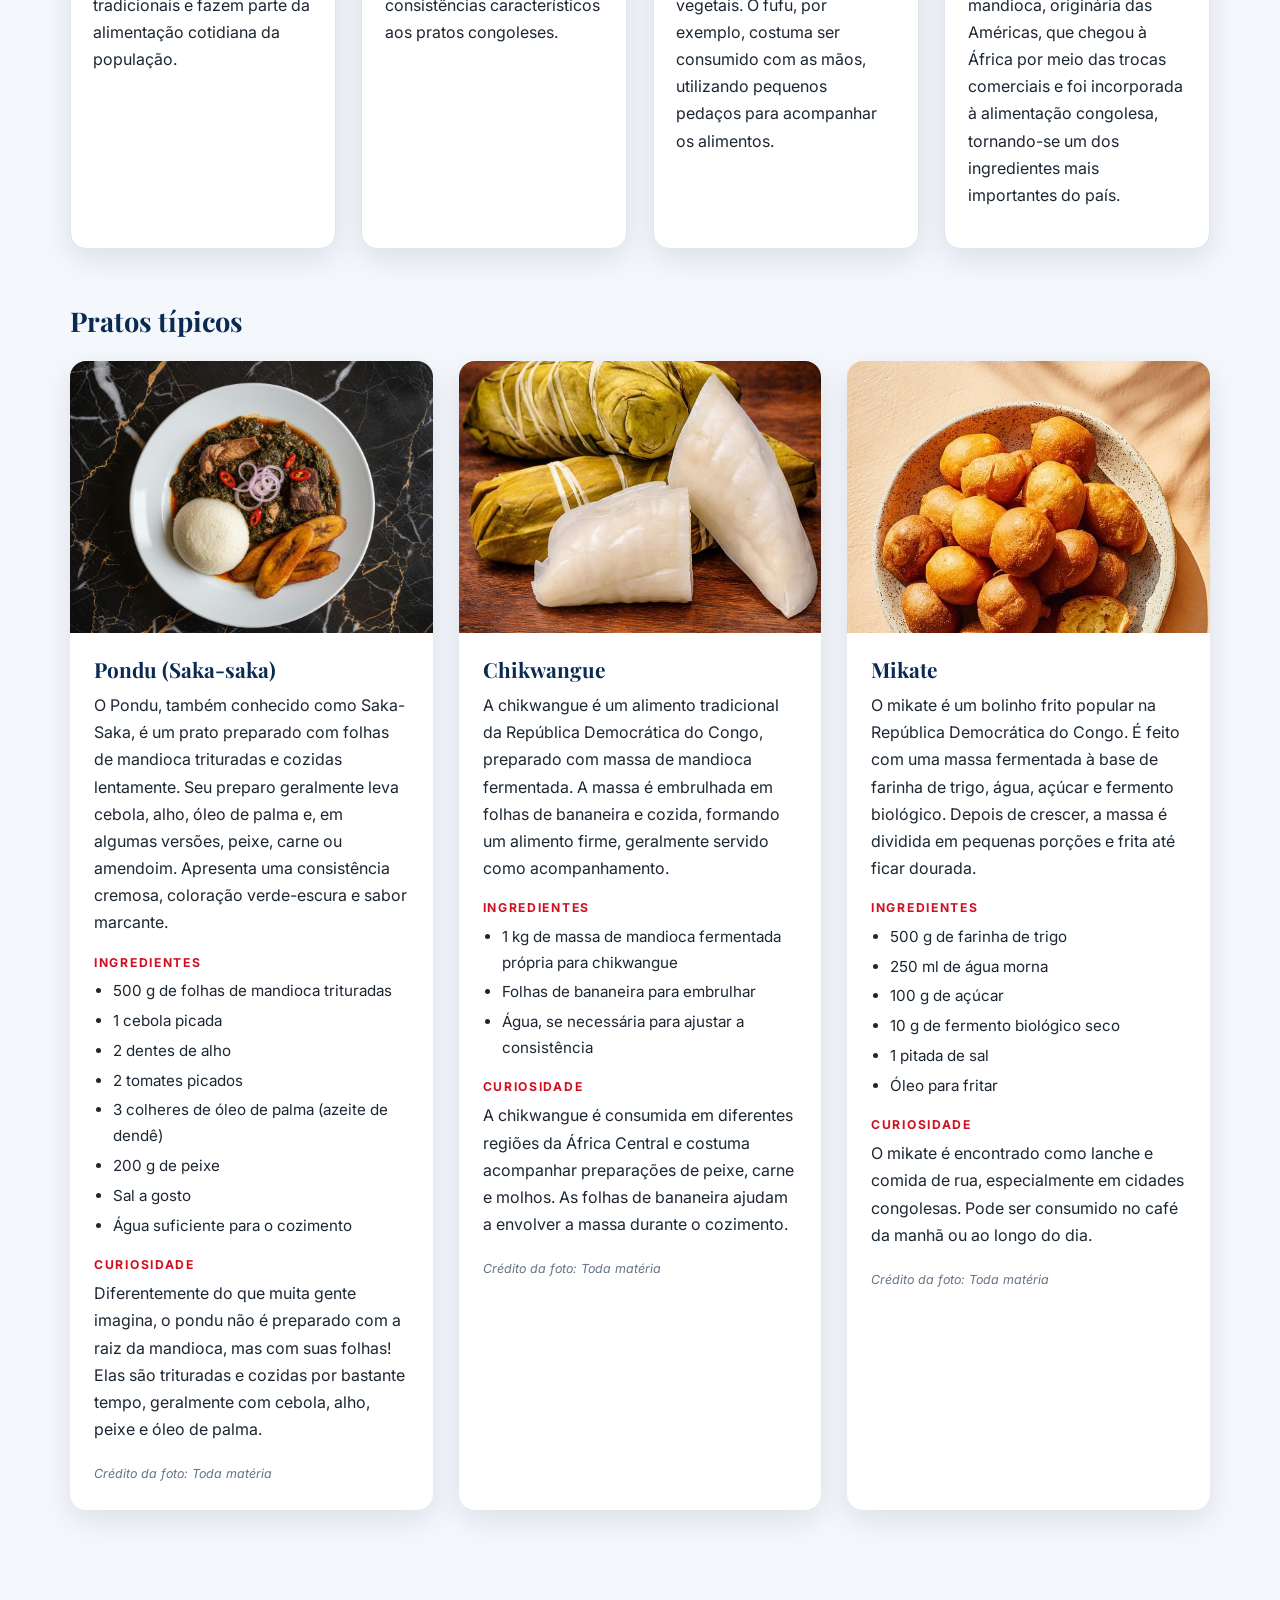
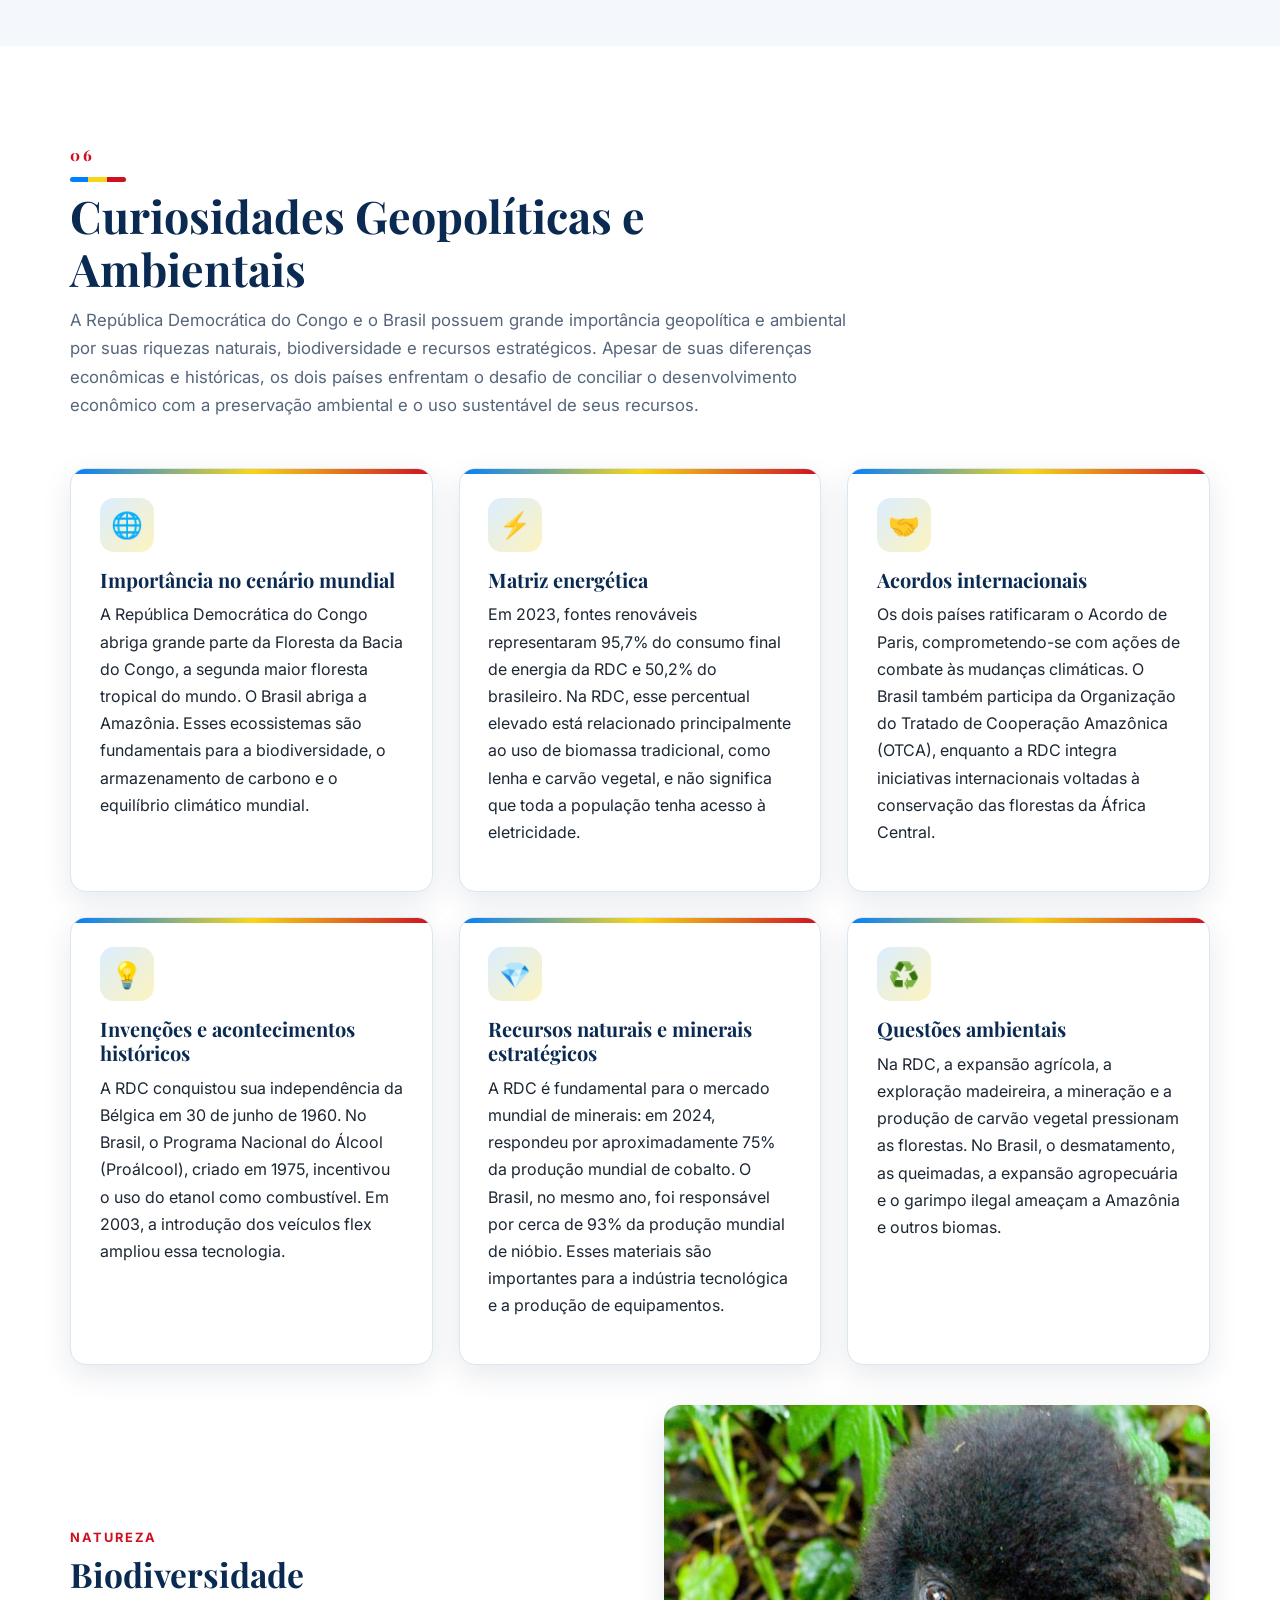
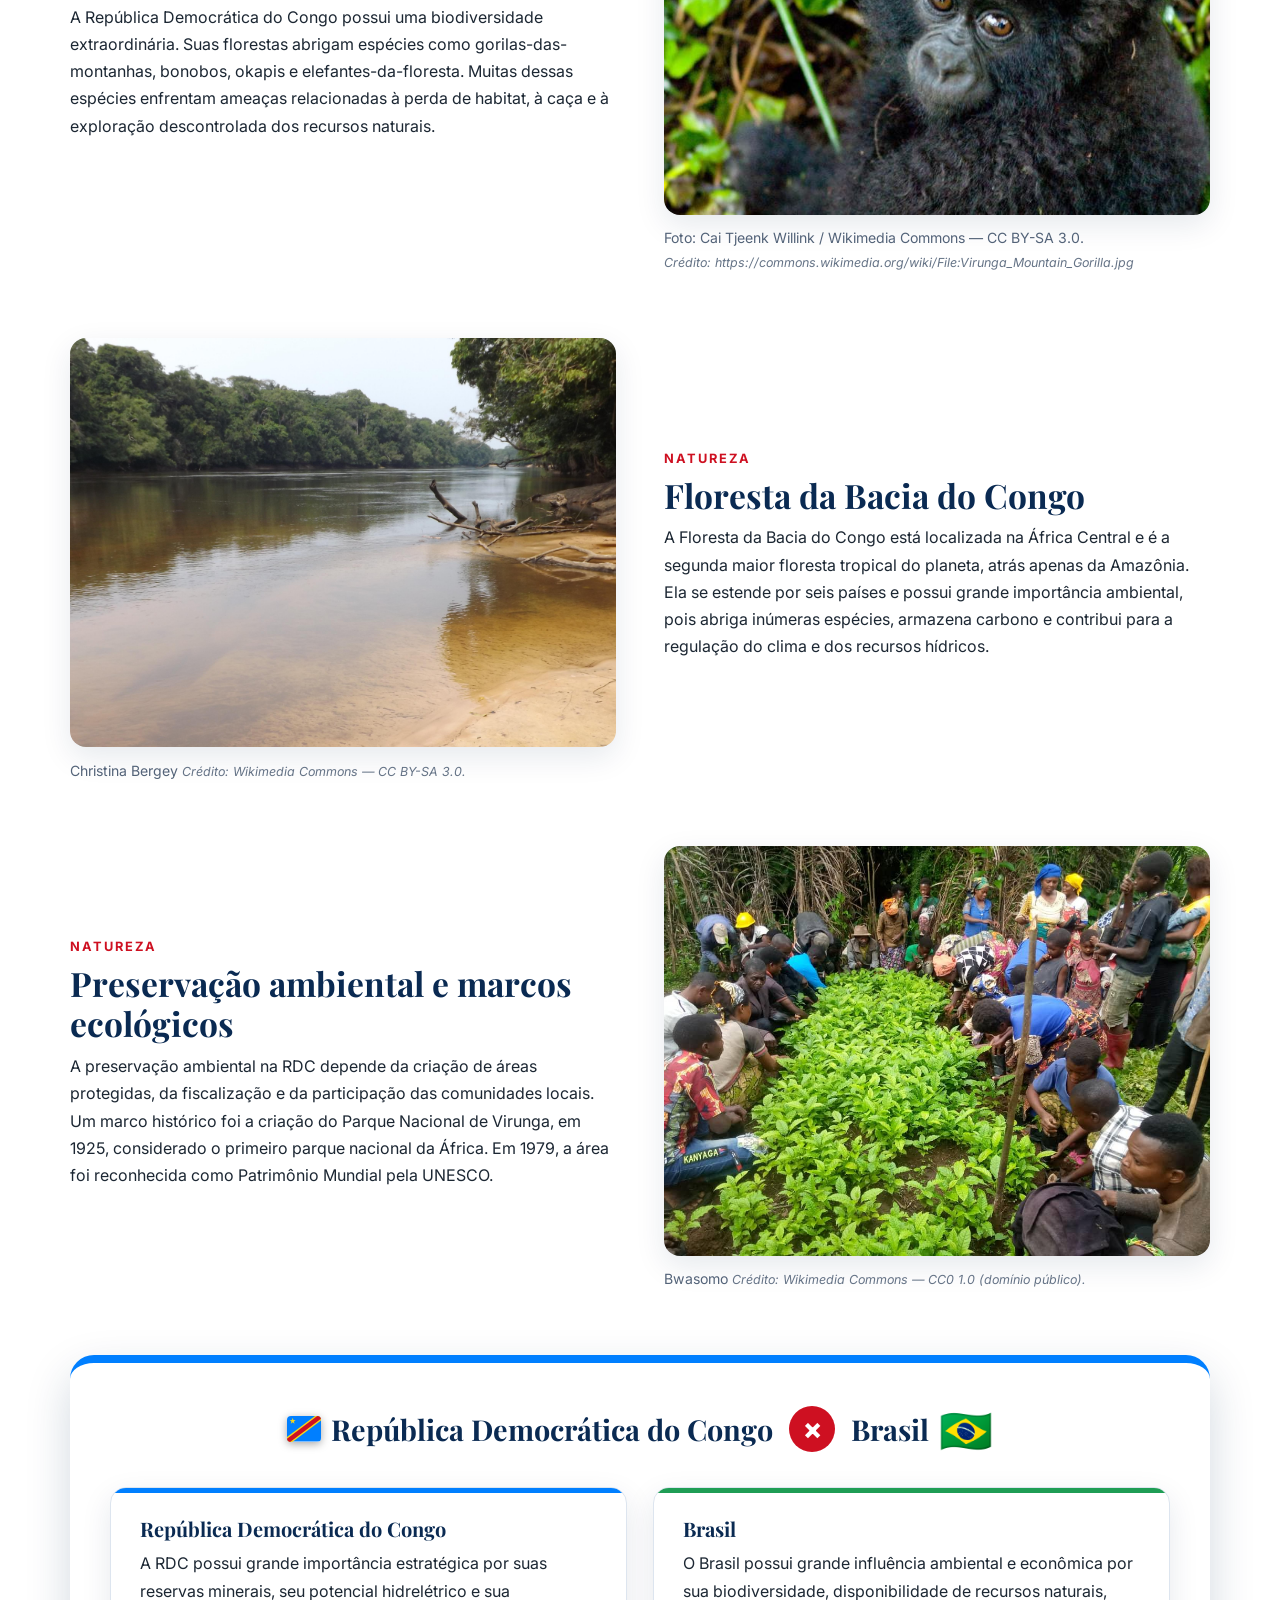
==== commit d6371aeb: "Update photo credit text in index.html" ====
--- a/index.html
+++ b/index.html
@@ -454,7 +454,7 @@
               <p class="prato-rotulo">Curiosidade</p>
               <p>A chikwangue é consumida em diferentes regiões da África Central e costuma acompanhar preparações de peixe, carne e molhos. As folhas de bananeira ajudam a envolver a massa durante o cozimento.</p>
 
-              <span class="credito">Crédito da foto: [INSERIR]</span>
+              <span class="credito">Crédito da foto: Toda matéria</span>
             </div>
           </article>
 
@@ -485,7 +485,7 @@
               <p class="prato-rotulo">Curiosidade</p>
               <p>O mikate é encontrado como lanche e comida de rua, especialmente em cidades congolesas. Pode ser consumido no café da manhã ou ao longo do dia.</p>
 
-              <span class="credito">Crédito da foto: [INSERIR]</span>
+              <span class="credito">Crédito da foto: Toda matéria</span>
             </div>
           </article>
         </div>
